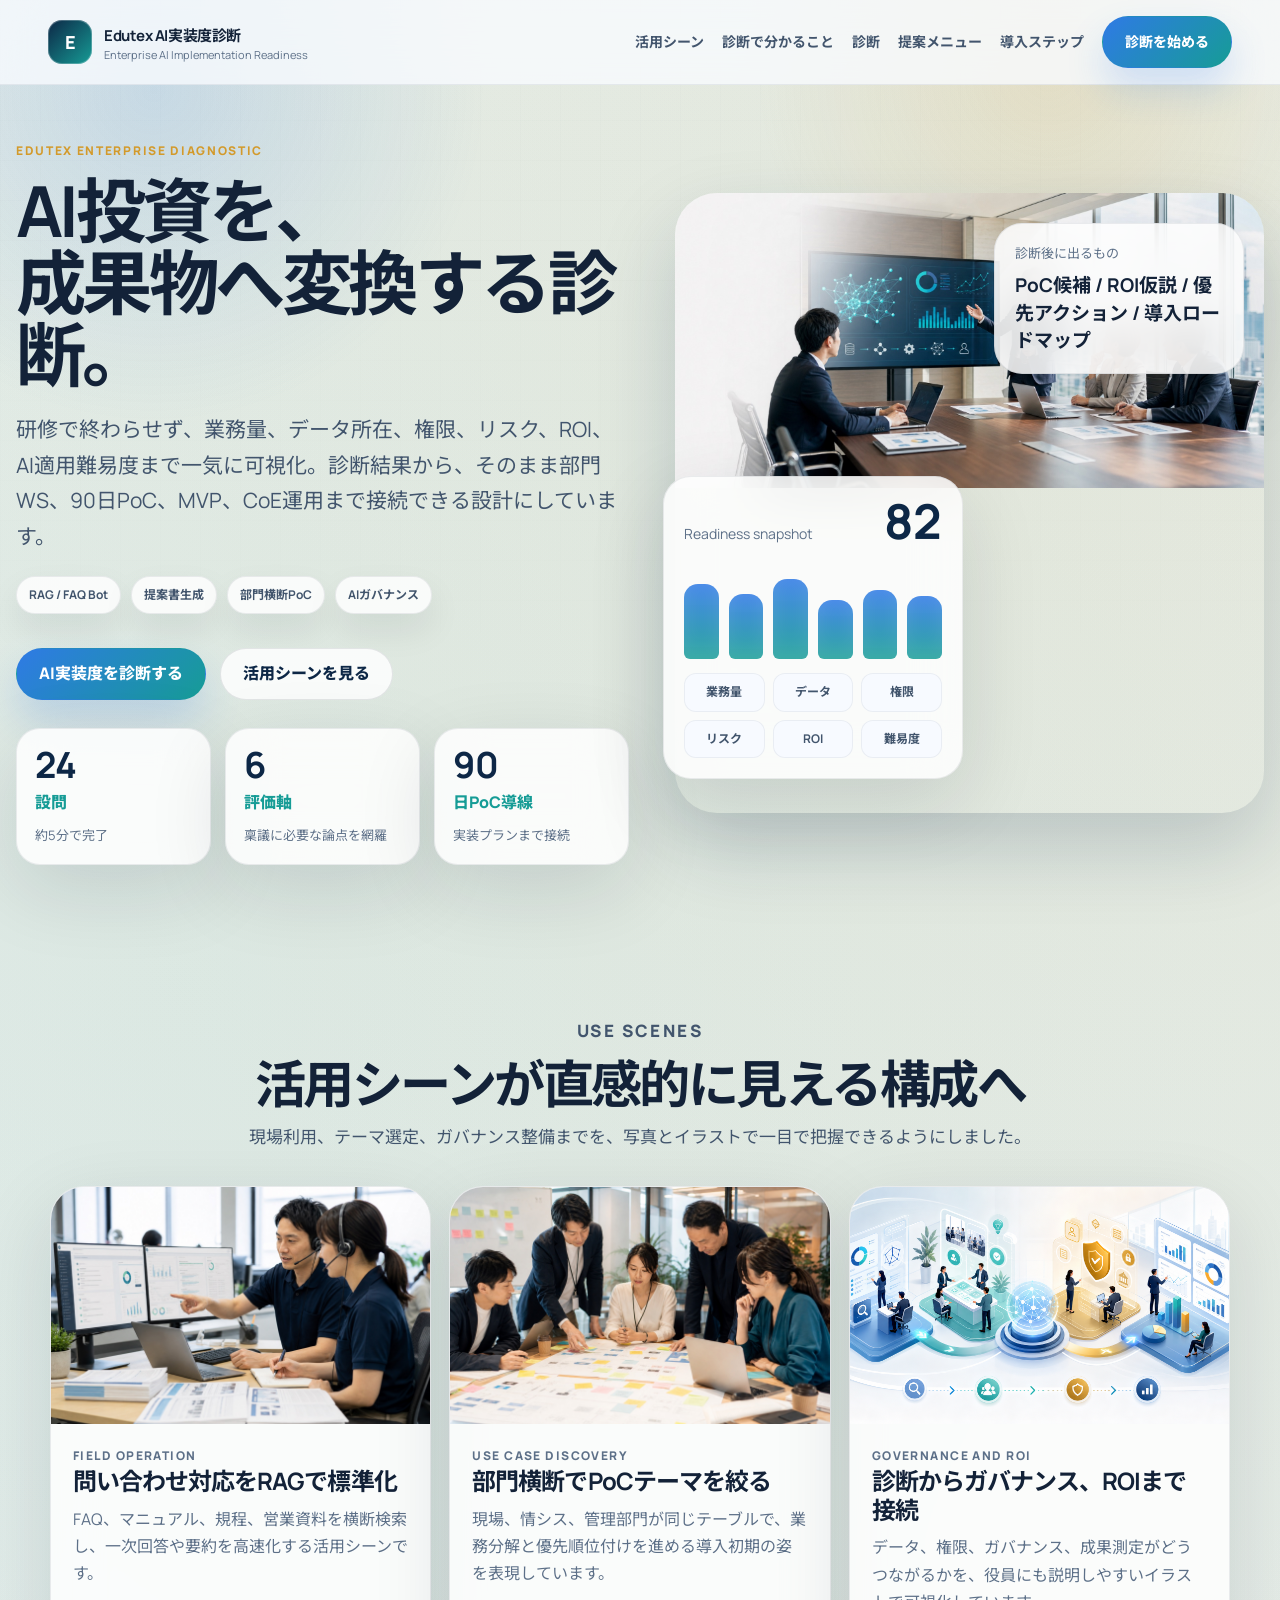
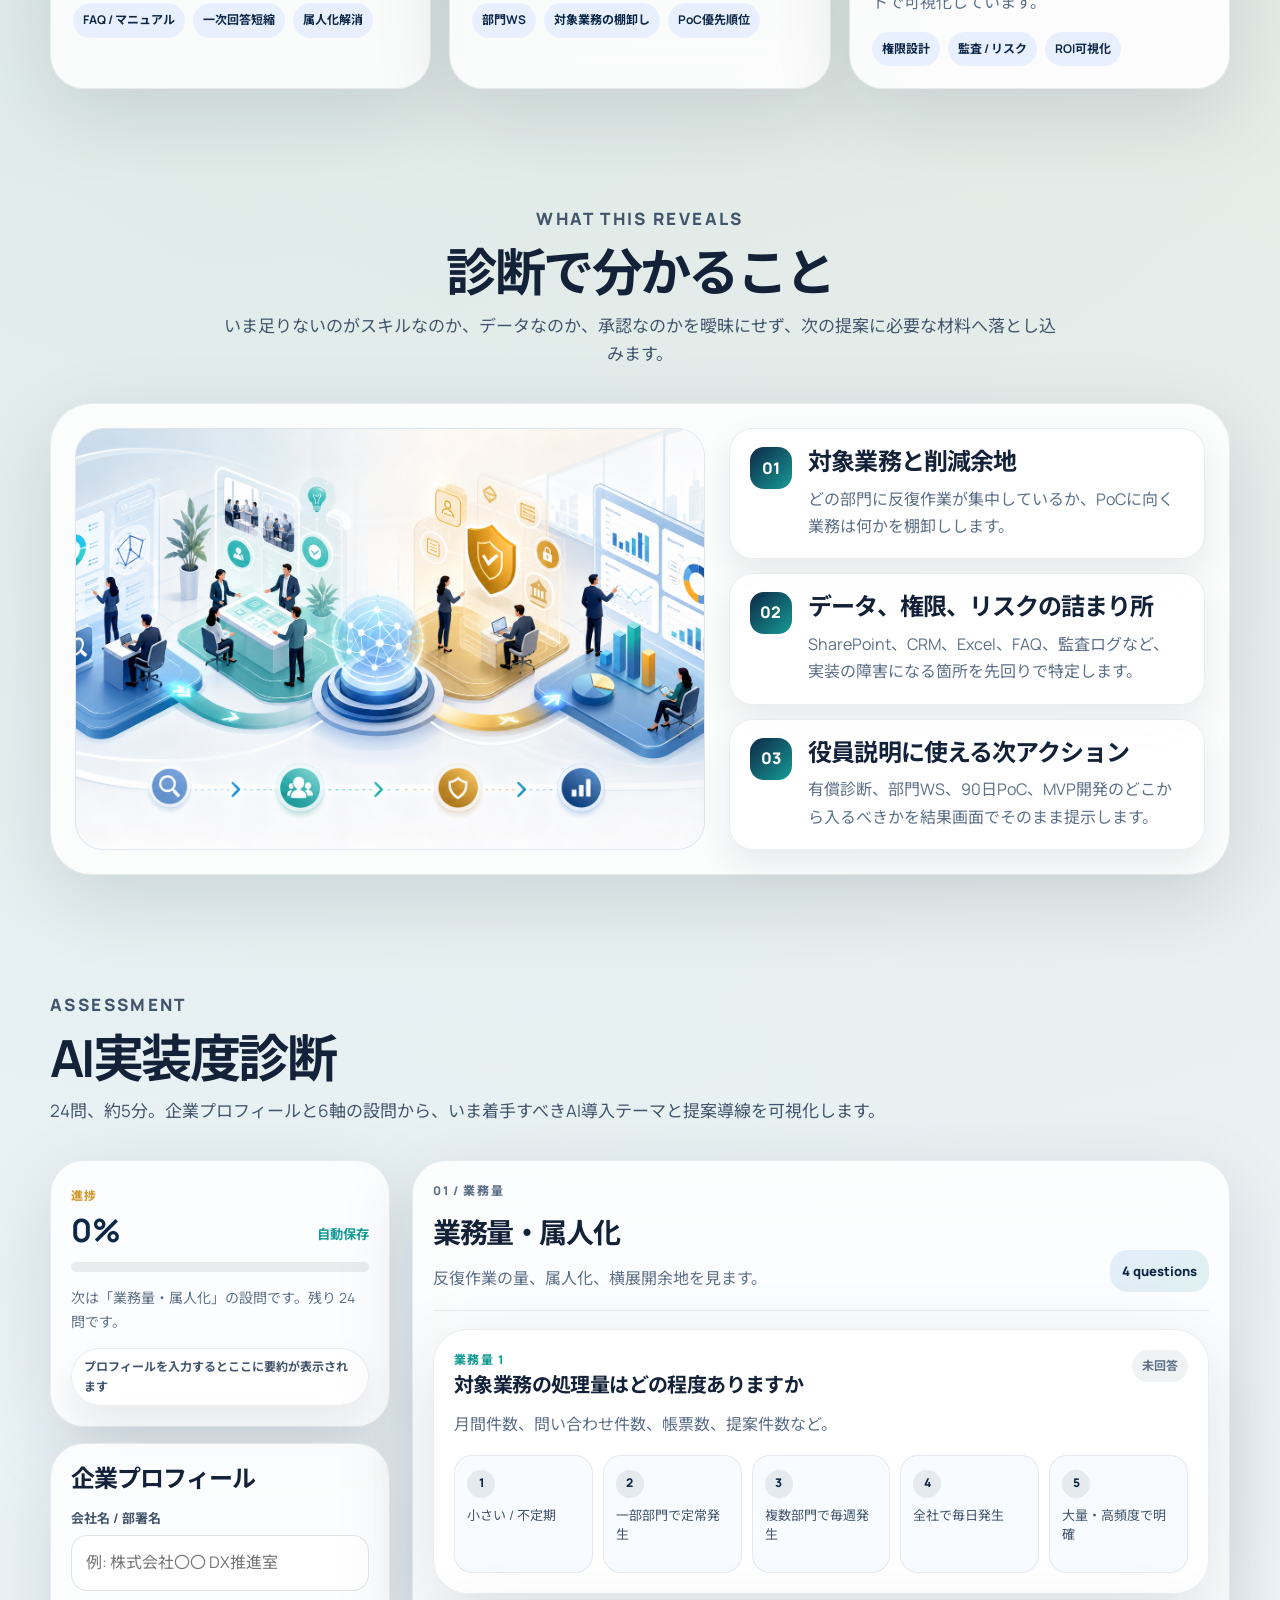
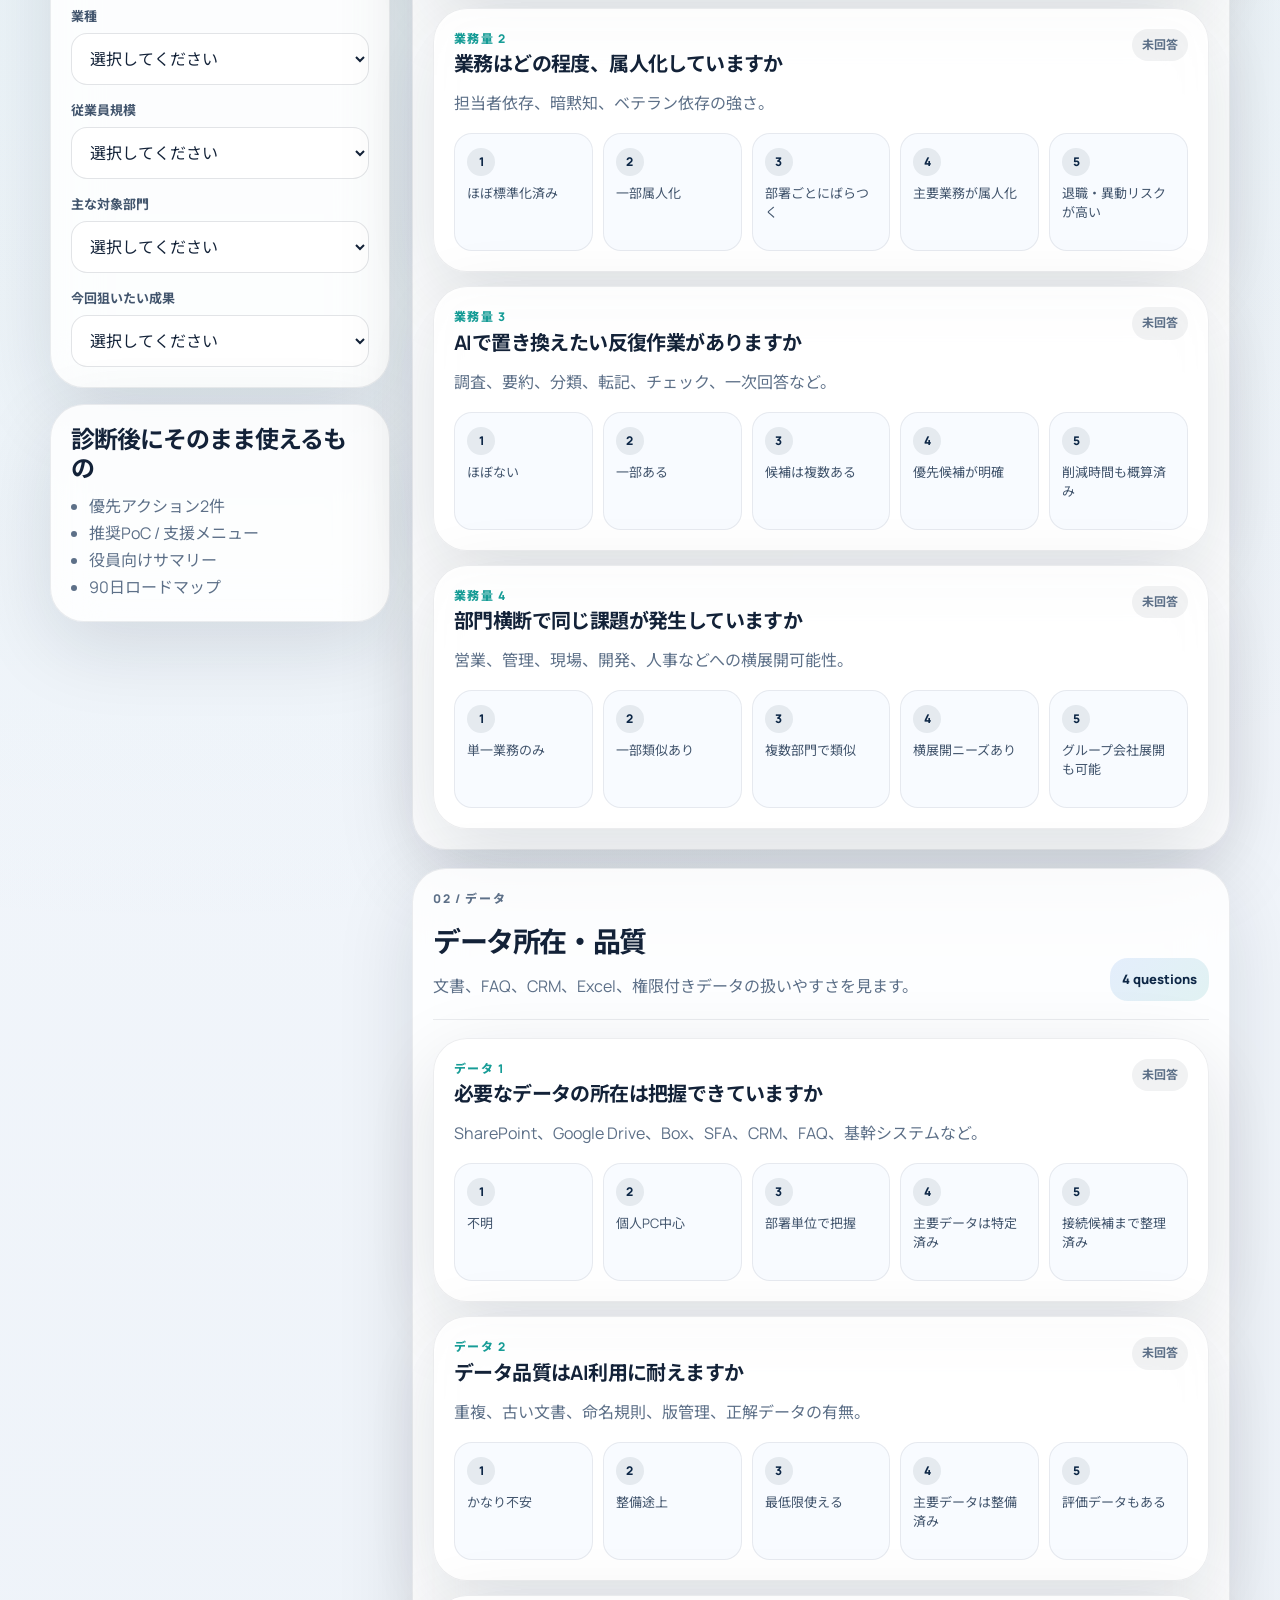
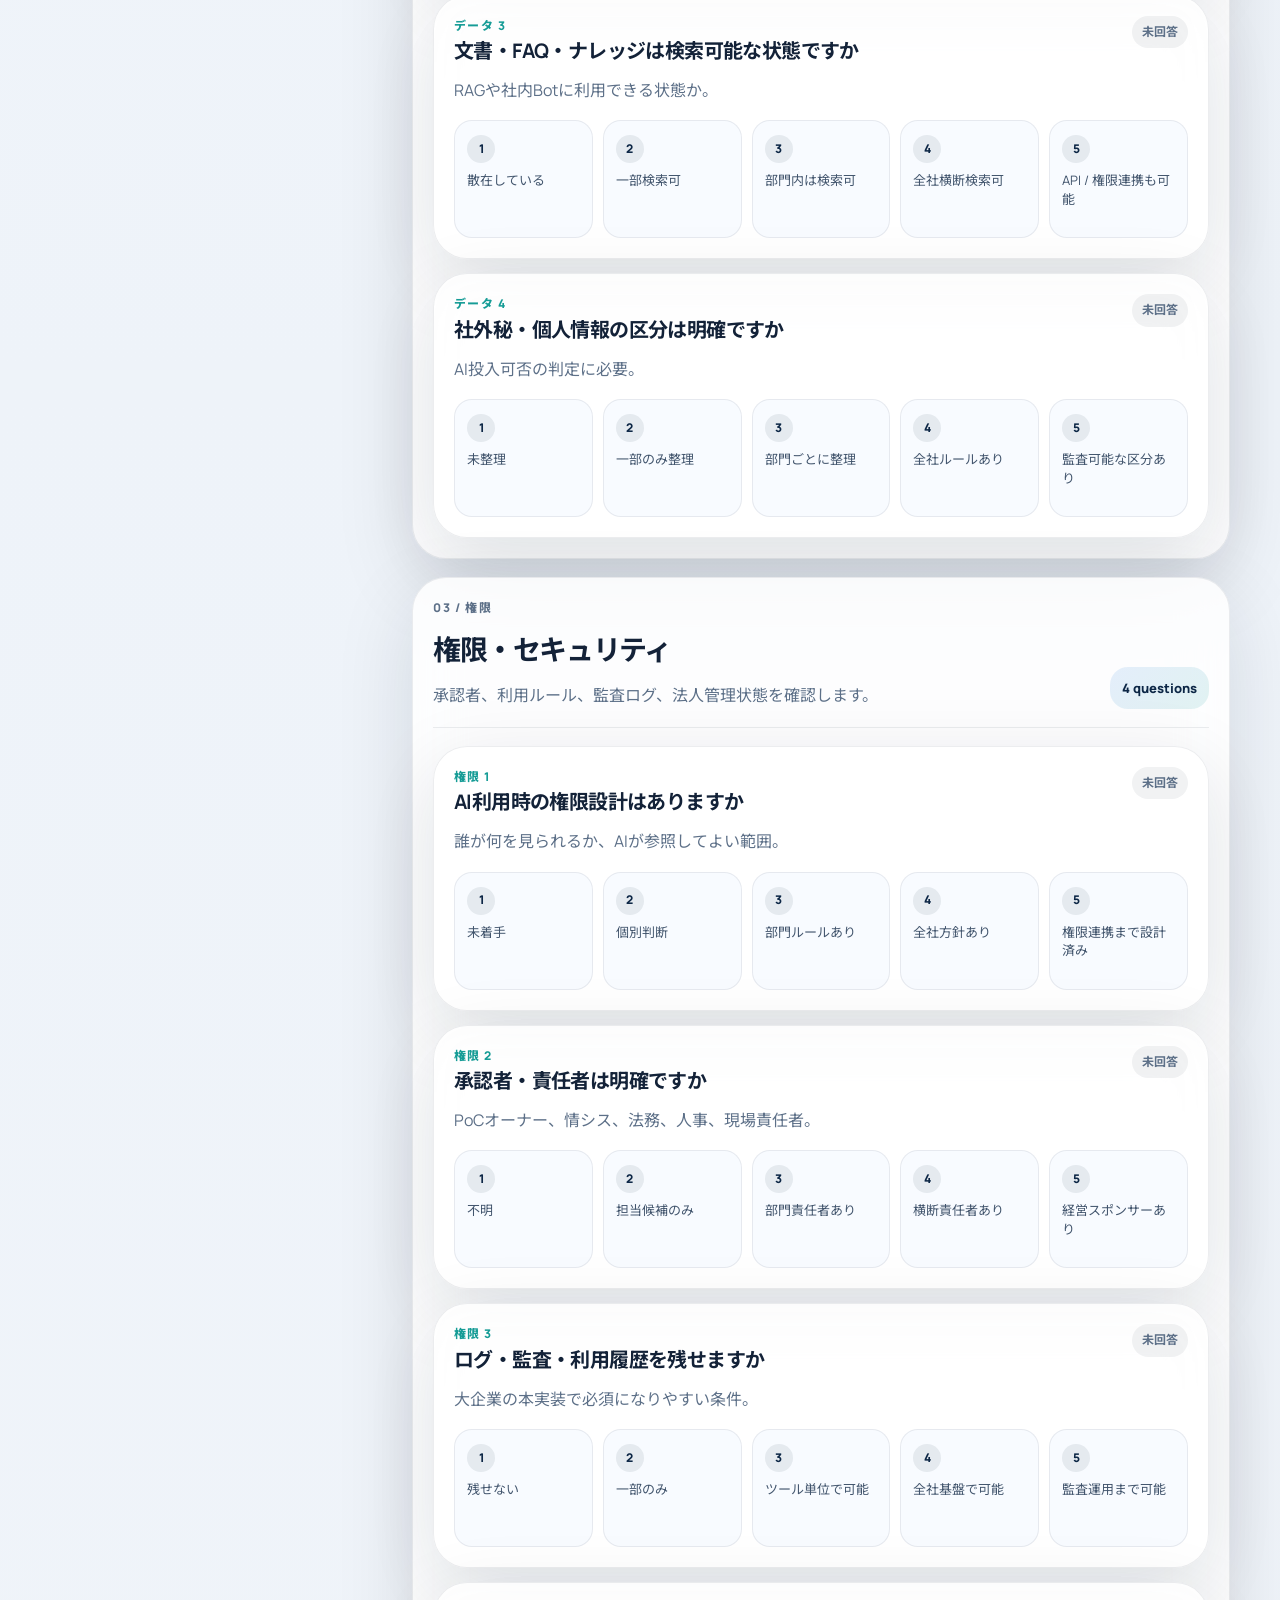
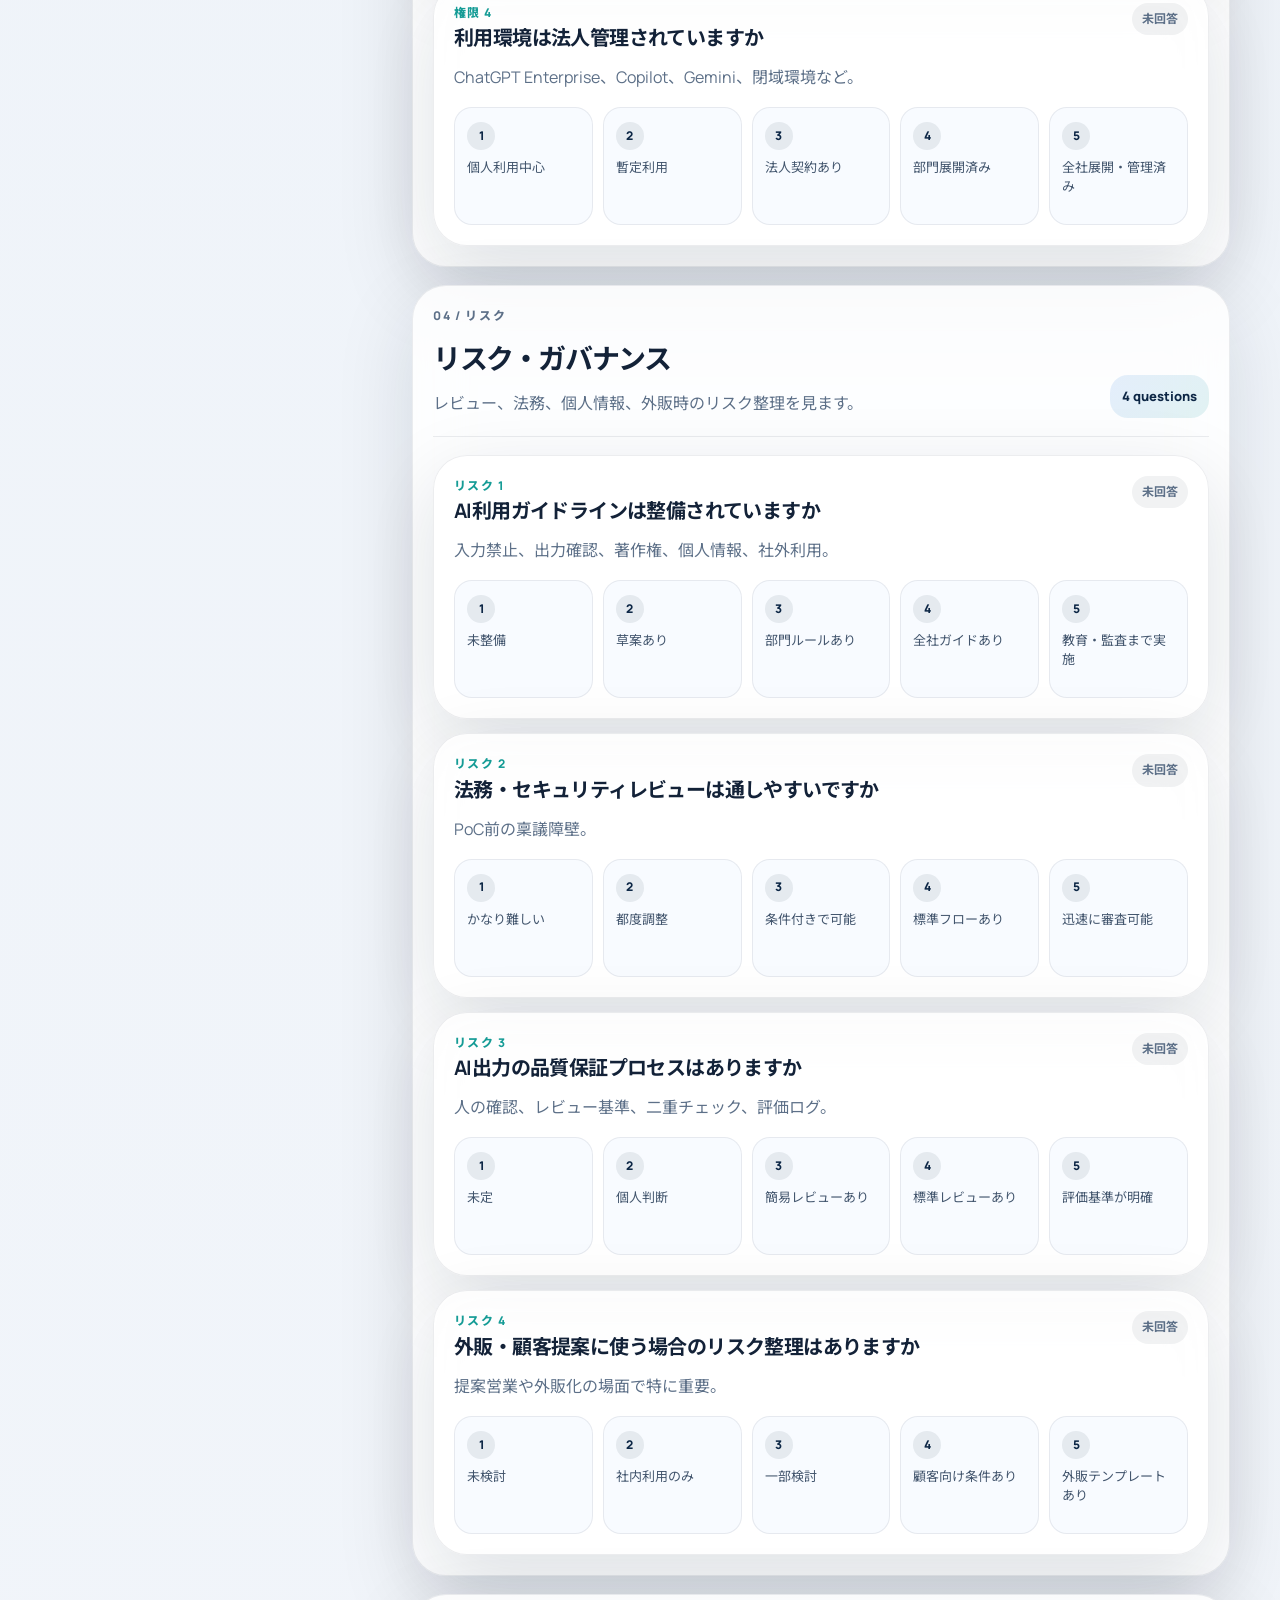
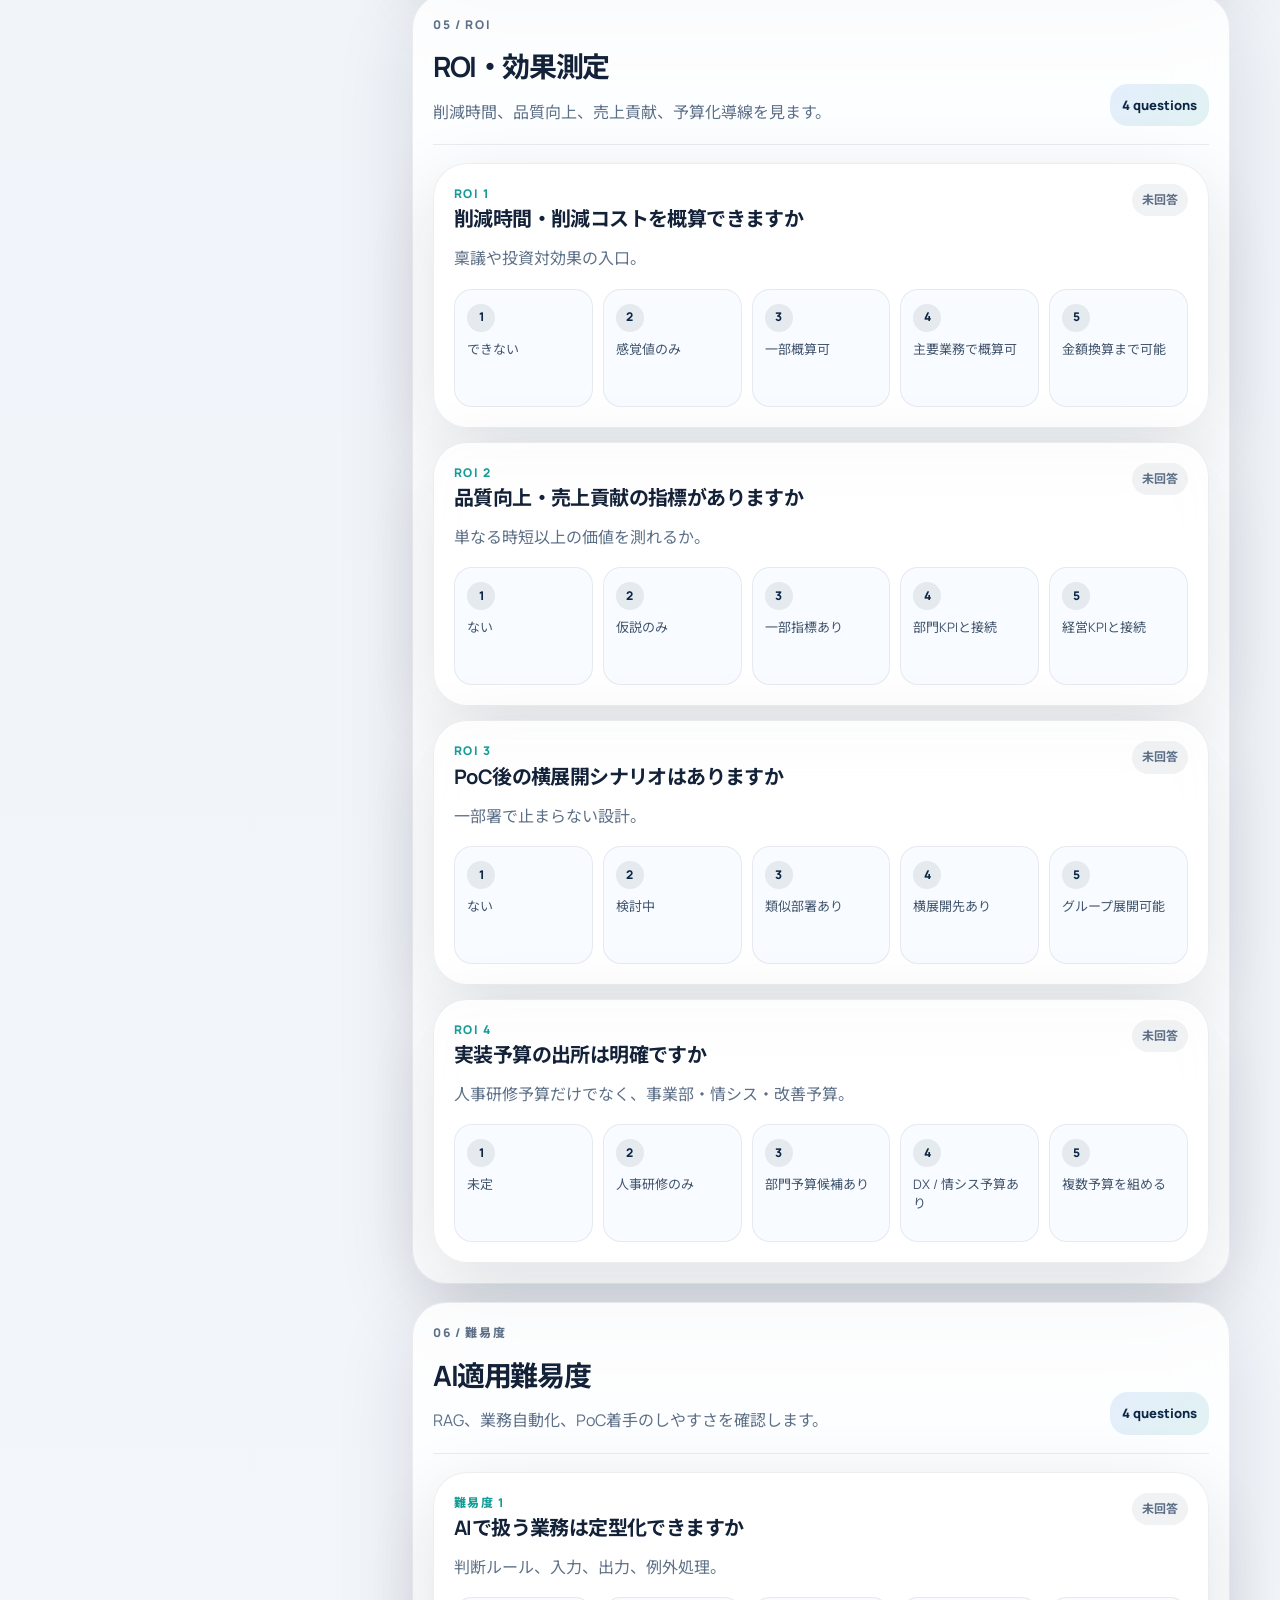
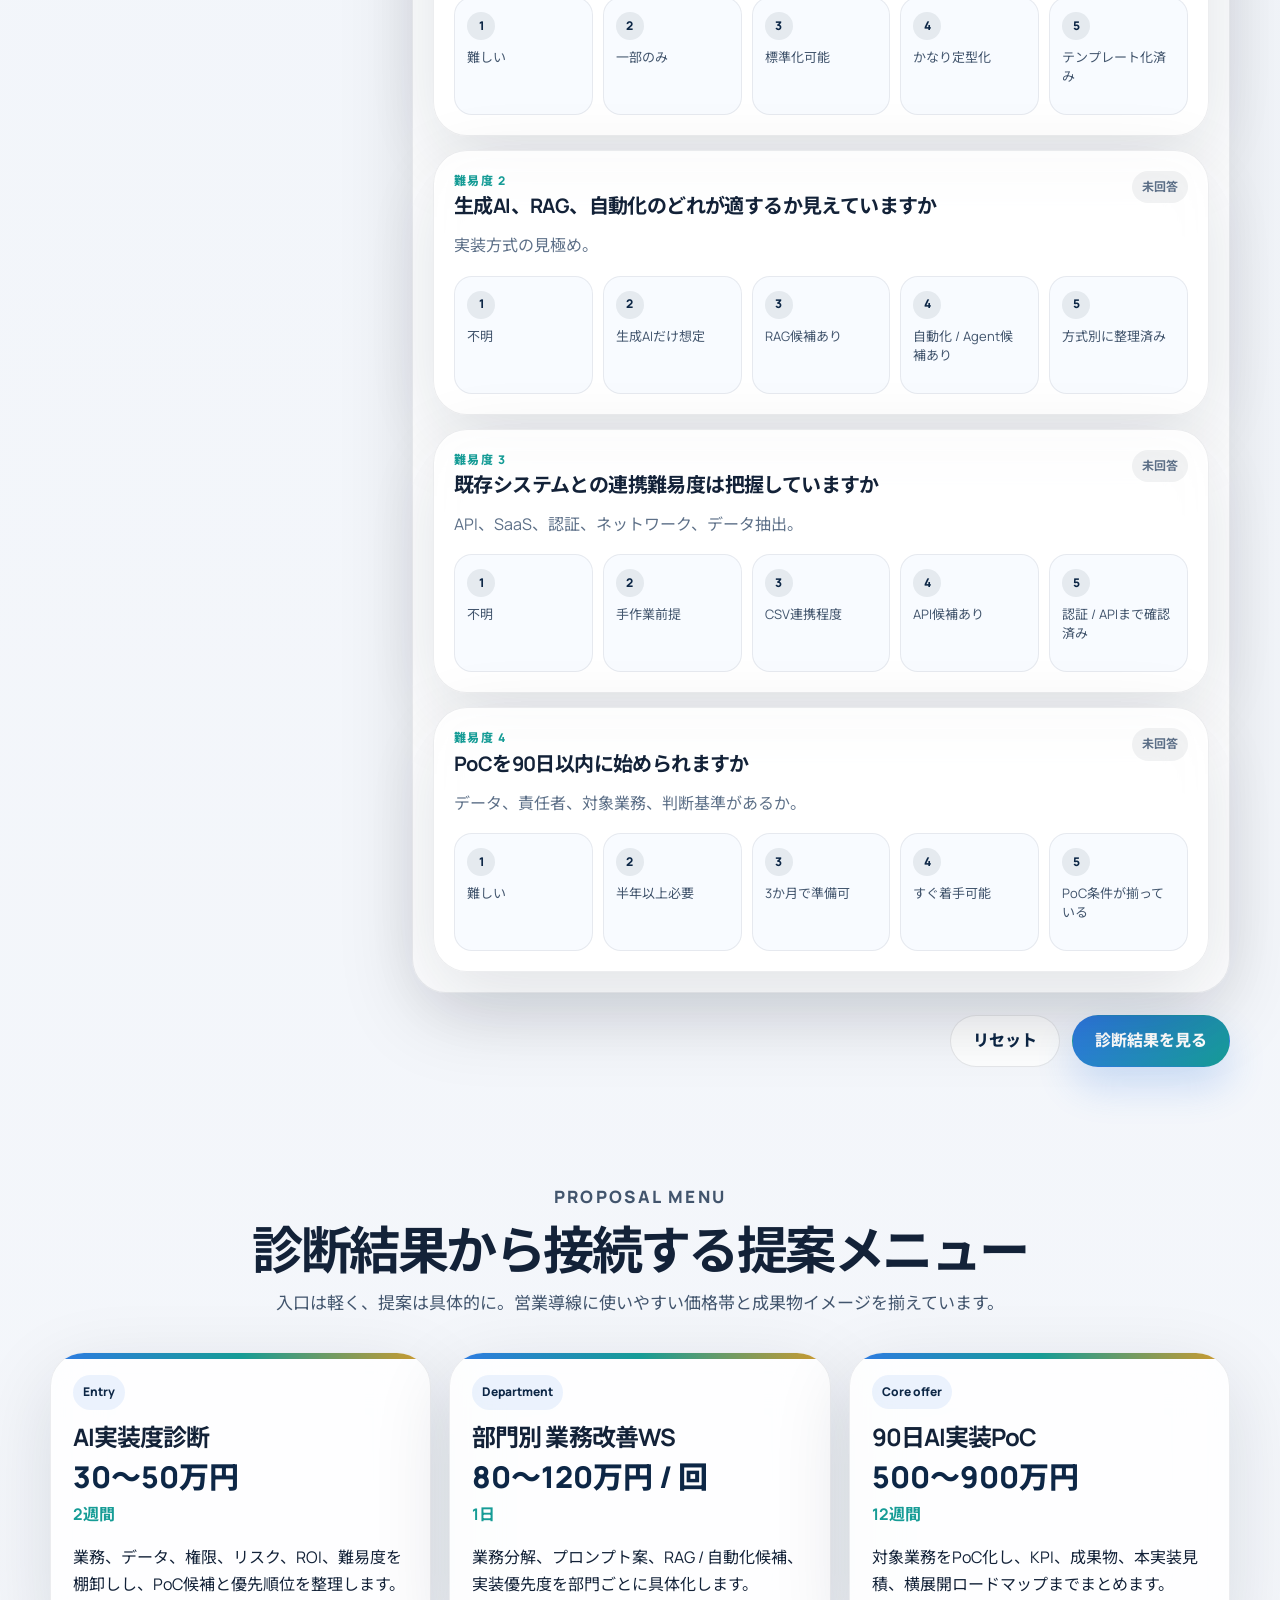
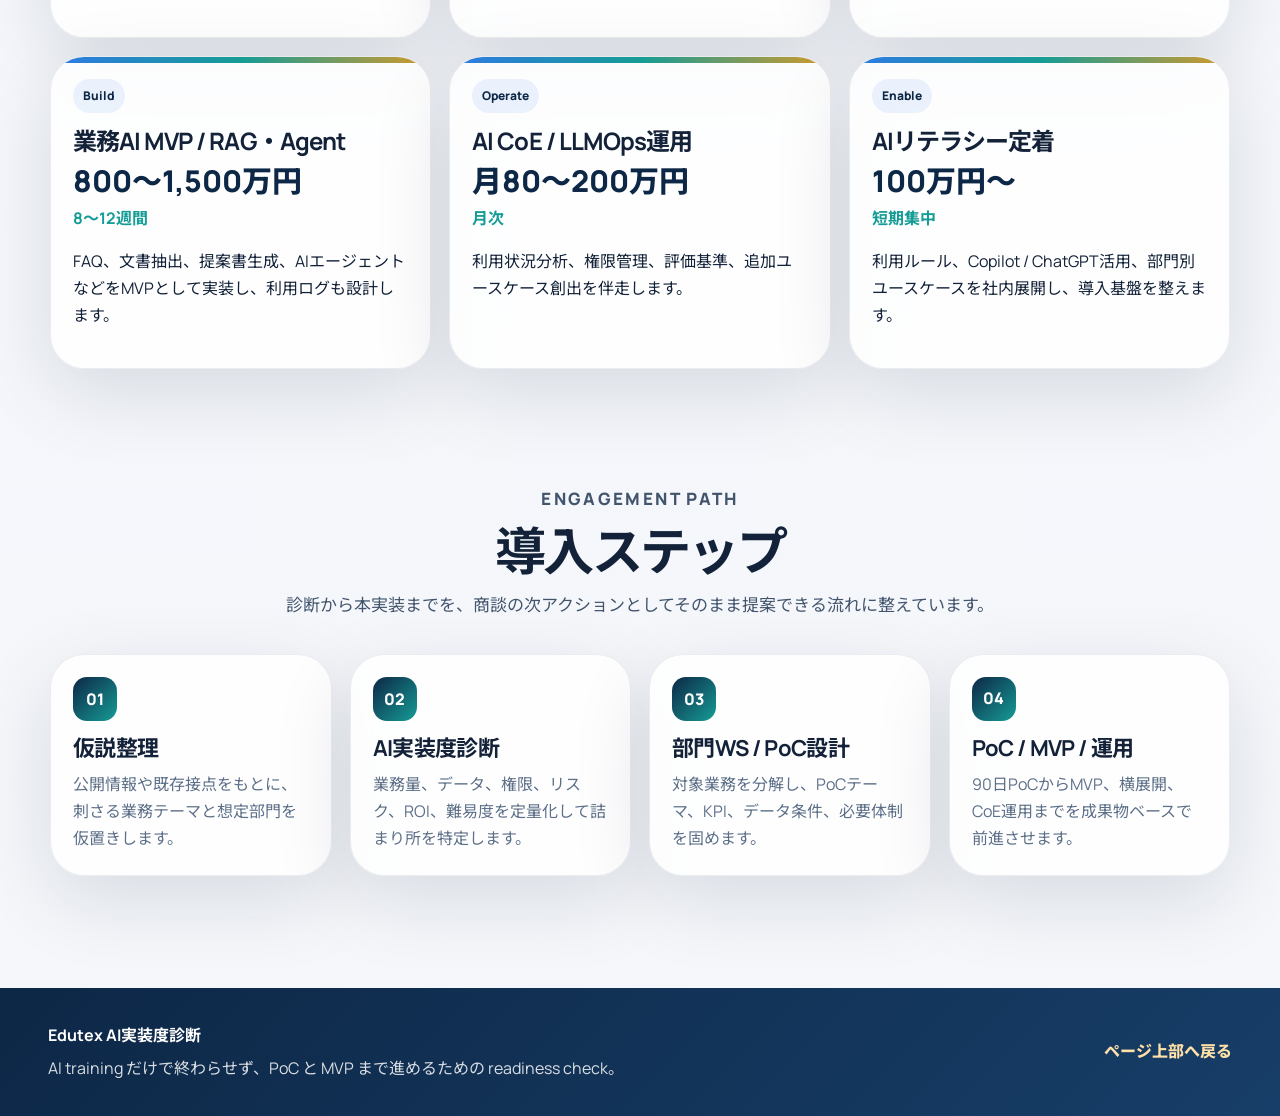
==== index.html @ 526a88a8 "Add files via upload" ====
<!doctype html>
<html lang="ja">
<head>
  <meta charset="utf-8" />
  <meta name="viewport" content="width=device-width, initial-scale=1" />
  <title>Edutex AI実装度診断 | Enterprise AI Implementation Readiness</title>
  <meta name="description" content="EdutexのAI実装度診断。業務量、データ、権限、リスク、ROI、AI適用難易度を可視化し、90日PoCからMVP、CoE運用までの次アクションを提示します。" />
  <meta property="og:title" content="Edutex AI実装度診断" />
  <meta property="og:description" content="AI投資を成果物へ変換するための、大企業向け実装 readiness 診断。" />
  <meta property="og:type" content="website" />
  <meta property="og:image" content="./assets/hero-executive-briefing.jpg" />
  <meta name="twitter:card" content="summary_large_image" />
  <link rel="preconnect" href="https://fonts.googleapis.com" />
  <link rel="preconnect" href="https://fonts.gstatic.com" crossorigin />
  <link href="https://fonts.googleapis.com/css2?family=Manrope:wght@400;500;600;700;800&family=Noto+Sans+JP:wght@400;500;700;800&display=swap" rel="stylesheet" />
  <link rel="stylesheet" href="./styles.css" />
</head>
<body>
  <div class="page-glow glow-a" aria-hidden="true"></div>
  <div class="page-glow glow-b" aria-hidden="true"></div>
  <div class="page-grid" aria-hidden="true"></div>

  <header class="site-header">
    <a class="brand" href="#top" aria-label="Edutex AI実装度診断トップへ">
      <span class="brand-mark">E</span>
      <span class="brand-copy">
        <strong>Edutex AI実装度診断</strong>
        <small>Enterprise AI Implementation Readiness</small>
      </span>
    </a>
    <nav class="top-nav" aria-label="主要メニュー">
      <a href="#scenes">活用シーン</a>
      <a href="#experience">診断で分かること</a>
      <a href="#diagnosis">診断</a>
      <a href="#programs">提案メニュー</a>
      <a href="#flow">導入ステップ</a>
      <a class="nav-cta" href="#diagnosis">診断を始める</a>
    </nav>
  </header>

  <main id="top">
    <section class="hero shell shell-wide">
      <div class="hero-copy">
        <p class="eyebrow">Edutex enterprise diagnostic</p>
        <h1>AI投資を、<br />成果物へ変換する診断。</h1>
        <p class="lead">研修で終わらせず、業務量、データ所在、権限、リスク、ROI、AI適用難易度まで一気に可視化。診断結果から、そのまま部門WS、90日PoC、MVP、CoE運用まで接続できる設計にしています。</p>
        <div class="hero-tags" aria-label="診断対象">
          <span>RAG / FAQ Bot</span>
          <span>提案書生成</span>
          <span>部門横断PoC</span>
          <span>AIガバナンス</span>
        </div>
        <div class="hero-actions">
          <a class="primary-btn" href="#diagnosis">AI実装度を診断する</a>
          <button class="ghost-btn" type="button" data-scroll-target="#scenes">活用シーンを見る</button>
        </div>
        <div class="metric-row" aria-label="診断の特徴">
          <article>
            <strong>24</strong>
            <span>設問</span>
            <p>約5分で完了</p>
          </article>
          <article>
            <strong>6</strong>
            <span>評価軸</span>
            <p>稟議に必要な論点を網羅</p>
          </article>
          <article>
            <strong>90</strong>
            <span>日PoC導線</span>
            <p>実装プランまで接続</p>
          </article>
        </div>
      </div>

      <div class="hero-stage" aria-label="AI実装度診断のイメージ">
        <figure class="hero-photo-card">
          <img src="./assets/hero-executive-briefing.jpg" alt="企業の会議室でAI導入計画を議論する経営チーム" />
        </figure>
        <div class="hero-dashboard glass-panel">
          <div class="hero-dashboard-head">
            <span>Readiness snapshot</span>
            <strong>82</strong>
          </div>
          <div class="hero-bars" aria-hidden="true">
            <i style="height: 78%"></i>
            <i style="height: 68%"></i>
            <i style="height: 84%"></i>
            <i style="height: 62%"></i>
            <i style="height: 72%"></i>
            <i style="height: 66%"></i>
          </div>
          <div class="hero-dashboard-grid">
            <span>業務量</span>
            <span>データ</span>
            <span>権限</span>
            <span>リスク</span>
            <span>ROI</span>
            <span>難易度</span>
          </div>
        </div>
        <aside class="hero-callout glass-panel">
          <p>診断後に出るもの</p>
          <strong>PoC候補 / ROI仮説 / 優先アクション / 導入ロードマップ</strong>
        </aside>
      </div>
    </section>

    <section id="scenes" class="section shell">
      <div class="section-heading">
        <p class="eyebrow">Use scenes</p>
        <h2>活用シーンが直感的に見える構成へ</h2>
        <p>現場利用、テーマ選定、ガバナンス整備までを、写真とイラストで一目で把握できるようにしました。</p>
      </div>
      <div id="sceneGrid" class="scene-grid"></div>
    </section>

    <section id="experience" class="section shell">
      <div class="section-heading">
        <p class="eyebrow">What this reveals</p>
        <h2>診断で分かること</h2>
        <p>いま足りないのがスキルなのか、データなのか、承認なのかを曖昧にせず、次の提案に必要な材料へ落とし込みます。</p>
      </div>
      <div class="story-panel">
        <figure class="story-visual">
          <img src="./assets/scene-governance-journey.png" alt="AI導入の診断、ガバナンス、ROI、運用までを示すイラスト" />
        </figure>
        <div class="story-points">
          <article class="story-point">
            <span>01</span>
            <div>
              <h3>対象業務と削減余地</h3>
              <p>どの部門に反復作業が集中しているか、PoCに向く業務は何かを棚卸しします。</p>
            </div>
          </article>
          <article class="story-point">
            <span>02</span>
            <div>
              <h3>データ、権限、リスクの詰まり所</h3>
              <p>SharePoint、CRM、Excel、FAQ、監査ログなど、実装の障害になる箇所を先回りで特定します。</p>
            </div>
          </article>
          <article class="story-point">
            <span>03</span>
            <div>
              <h3>役員説明に使える次アクション</h3>
              <p>有償診断、部門WS、90日PoC、MVP開発のどこから入るべきかを結果画面でそのまま提示します。</p>
            </div>
          </article>
        </div>
      </div>
    </section>

    <section id="diagnosis" class="section shell">
      <div class="section-heading compact">
        <p class="eyebrow">Assessment</p>
        <h2>AI実装度診断</h2>
        <p>24問、約5分。企業プロフィールと6軸の設問から、いま着手すべきAI導入テーマと提案導線を可視化します。</p>
      </div>

      <div class="assessment-shell">
        <aside class="assessment-sidebar" aria-label="診断サイドバー">
          <section class="progress-card glass-panel">
            <div class="progress-head">
              <div>
                <span class="kicker">進捗</span>
                <strong id="progressText">0%</strong>
              </div>
              <small>自動保存</small>
            </div>
            <div class="progress-bar" aria-hidden="true">
              <span id="progressBar"></span>
            </div>
            <p id="progressHint">会社情報を入力して最初の設問から回答してください。</p>
            <div id="profileSummary" class="profile-summary"></div>
          </section>

          <section class="profile-card glass-panel">
            <h3>企業プロフィール</h3>
            <label for="companyName">会社名 / 部署名</label>
            <input id="companyName" type="text" placeholder="例: 株式会社〇〇 DX推進室" autocomplete="organization" />

            <label for="industry">業種</label>
            <select id="industry">
              <option value="未選択">選択してください</option>
              <option>製造</option>
              <option>小売・流通</option>
              <option>不動産・建設</option>
              <option>金融・保険</option>
              <option>商社・卸</option>
              <option>IT・通信</option>
              <option>教育・人材</option>
              <option>医療・介護</option>
              <option>自治体・公共</option>
              <option>その他</option>
            </select>

            <label for="employeeSize">従業員規模</label>
            <select id="employeeSize">
              <option value="未選択">選択してください</option>
              <option>〜300名</option>
              <option>301〜1,000名</option>
              <option>1,001〜5,000名</option>
              <option>5,001〜10,000名</option>
              <option>10,001名以上</option>
            </select>

            <label for="targetDept">主な対象部門</label>
            <select id="targetDept">
              <option value="未選択">選択してください</option>
              <option>営業・法人営業</option>
              <option>情報システム / DX</option>
              <option>人事・研修</option>
              <option>開発・技術</option>
              <option>管理・バックオフィス</option>
              <option>現場・店舗・工場</option>
              <option>全社横断</option>
            </select>

            <label for="goalFocus">今回狙いたい成果</label>
            <select id="goalFocus">
              <option value="未選択">選択してください</option>
              <option>まずは現状把握と優先順位付け</option>
              <option>部門WSからPoCテーマを絞りたい</option>
              <option>90日PoCの稟議材料を作りたい</option>
              <option>MVP / 本実装へつなげたい</option>
            </select>
          </section>

          <section class="sidebar-note glass-panel">
            <h3>診断後にそのまま使えるもの</h3>
            <ul>
              <li>優先アクション2件</li>
              <li>推奨PoC / 支援メニュー</li>
              <li>役員向けサマリー</li>
              <li>90日ロードマップ</li>
            </ul>
          </section>
        </aside>

        <form id="assessmentForm" class="assessment-form" novalidate>
          <div id="questionsContainer" class="question-groups"></div>
          <div class="form-actions">
            <button id="resetBtn" type="button" class="ghost-btn">リセット</button>
            <button type="submit" class="primary-btn">診断結果を見る</button>
          </div>
        </form>
      </div>
    </section>

    <section id="preview" class="section shell result-section hidden" aria-live="polite">
      <div class="section-heading compact">
        <p class="eyebrow">Result</p>
        <h2>診断結果</h2>
        <p>実装 readiness、優先アクション、PoC候補、役員説明用のひと言までまとめて表示します。</p>
      </div>
      <div id="resultRoot"></div>
    </section>

    <section id="programs" class="section shell">
      <div class="section-heading">
        <p class="eyebrow">Proposal menu</p>
        <h2>診断結果から接続する提案メニュー</h2>
        <p>入口は軽く、提案は具体的に。営業導線に使いやすい価格帯と成果物イメージを揃えています。</p>
      </div>
      <div id="programCatalog" class="program-grid"></div>
    </section>

    <section id="flow" class="section shell">
      <div class="section-heading">
        <p class="eyebrow">Engagement path</p>
        <h2>導入ステップ</h2>
        <p>診断から本実装までを、商談の次アクションとしてそのまま提案できる流れに整えています。</p>
      </div>
      <div id="flowGrid" class="flow-grid"></div>
    </section>
  </main>

  <footer class="site-footer">
    <div>
      <strong>Edutex AI実装度診断</strong>
      <p>AI training だけで終わらせず、PoC と MVP まで進めるための readiness check。</p>
    </div>
    <a href="#top">ページ上部へ戻る</a>
  </footer>

  <script src="./script.js"></script>
</body>
</html>
---- styles.css ----
:root {
  --bg: #f4f7fb;
  --bg-strong: #ffffff;
  --ink: #132238;
  --muted: #5d7088;
  --muted-strong: #42556d;
  --line: rgba(19, 34, 56, 0.1);
  --line-strong: rgba(19, 102, 223, 0.22);
  --navy: #0d2746;
  --navy-2: #173e68;
  --teal: #169c96;
  --teal-soft: #dff5f3;
  --amber: #d39a2b;
  --amber-soft: #fff4da;
  --blue: #2f7ae5;
  --blue-soft: #e8f0ff;
  --danger: #b74b4b;
  --shadow: 0 24px 80px rgba(8, 23, 43, 0.12);
  --shadow-soft: 0 16px 34px rgba(8, 23, 43, 0.08);
  --radius: 26px;
  --radius-lg: 34px;
  --radius-xl: 42px;
  --content: min(1180px, calc(100% - 32px));
  --content-wide: min(1280px, calc(100% - 32px));
  color-scheme: light;
}

* {
  box-sizing: border-box;
}

html {
  scroll-behavior: smooth;
}

body {
  margin: 0;
  font-family: "Manrope", "Noto Sans JP", sans-serif;
  color: var(--ink);
  background:
    radial-gradient(circle at 14% 8%, rgba(22, 156, 150, 0.11), transparent 28%),
    radial-gradient(circle at 86% 3%, rgba(211, 154, 43, 0.14), transparent 24%),
    linear-gradient(180deg, #f9fbff 0%, #eef3f9 42%, #f5f7fb 100%);
  line-height: 1.7;
  overflow-x: hidden;
}

img {
  display: block;
  max-width: 100%;
}

a {
  color: inherit;
  text-decoration: none;
}

button,
input,
select {
  font: inherit;
}

.page-glow,
.page-grid {
  position: fixed;
  pointer-events: none;
  inset: 0;
  z-index: -2;
}

.glow-a {
  background: radial-gradient(circle at 12% 10%, rgba(47, 122, 229, 0.16), transparent 24%);
}

.glow-b {
  background: radial-gradient(circle at 82% 8%, rgba(211, 154, 43, 0.14), transparent 22%);
}

.page-grid {
  z-index: -3;
  background-image: linear-gradient(rgba(19, 34, 56, 0.03) 1px, transparent 1px), linear-gradient(90deg, rgba(19, 34, 56, 0.03) 1px, transparent 1px);
  background-size: 40px 40px;
  mask-image: linear-gradient(180deg, rgba(0, 0, 0, 0.3), transparent 88%);
}

.shell {
  width: var(--content);
  margin: 0 auto;
}

.shell-wide {
  width: var(--content-wide);
  margin: 0 auto;
}

.section {
  padding: 92px 0 24px;
}

.site-header {
  position: sticky;
  top: 0;
  z-index: 30;
  display: flex;
  align-items: center;
  justify-content: space-between;
  gap: 18px;
  padding: 16px clamp(16px, 4vw, 48px);
  background: rgba(249, 252, 255, 0.78);
  border-bottom: 1px solid rgba(19, 34, 56, 0.07);
  backdrop-filter: blur(20px);
}

.brand {
  display: flex;
  align-items: center;
  gap: 12px;
}

.brand-mark {
  width: 44px;
  height: 44px;
  border-radius: 14px;
  display: grid;
  place-items: center;
  color: white;
  font-size: 18px;
  font-weight: 800;
  background: linear-gradient(135deg, var(--navy), var(--teal));
  box-shadow: inset 0 0 0 1px rgba(255, 255, 255, 0.25);
}

.brand-copy strong {
  display: block;
  letter-spacing: -0.03em;
  font-size: 15px;
}

.brand-copy small {
  display: block;
  color: var(--muted);
  font-size: 11px;
  line-height: 1.2;
}

.top-nav {
  display: flex;
  align-items: center;
  gap: 18px;
  color: var(--muted-strong);
  font-size: 14px;
  font-weight: 700;
}

.nav-cta,
.primary-btn,
.ghost-btn {
  display: inline-flex;
  align-items: center;
  justify-content: center;
  min-height: 52px;
  padding: 0 22px;
  border-radius: 999px;
  border: 1px solid transparent;
  font-weight: 800;
  cursor: pointer;
  transition: transform 0.18s ease, box-shadow 0.18s ease, border-color 0.18s ease;
}

.nav-cta,
.primary-btn {
  background: linear-gradient(135deg, var(--blue), var(--teal));
  color: white;
  box-shadow: 0 20px 38px rgba(47, 122, 229, 0.2);
}

.ghost-btn {
  background: rgba(255, 255, 255, 0.82);
  color: var(--navy);
  border-color: rgba(19, 34, 56, 0.1);
}

.nav-cta:hover,
.primary-btn:hover,
.ghost-btn:hover {
  transform: translateY(-1px);
}

.eyebrow,
.kicker {
  margin: 0;
  text-transform: uppercase;
  letter-spacing: 0.14em;
  font-size: 12px;
  font-weight: 800;
  color: var(--amber);
}

.hero {
  display: grid;
  grid-template-columns: minmax(0, 1.02fr) minmax(320px, 0.98fr);
  gap: 46px;
  align-items: center;
  min-height: 840px;
  padding: 56px 0 60px;
}

.hero h1,
.section-heading h2,
.question-group-head h3,
.result-hero-copy h3,
.panel-title {
  letter-spacing: -0.05em;
}

.hero h1 {
  margin: 14px 0 20px;
  font-size: clamp(44px, 5.5vw, 82px);
  line-height: 1.02;
}

.lead {
  max-width: 700px;
  font-size: clamp(17px, 2vw, 21px);
  color: var(--muted-strong);
}

.hero-tags,
.result-tags,
.profile-summary,
.option-badge-row {
  display: flex;
  flex-wrap: wrap;
  gap: 10px;
}

.hero-tags span,
.result-tags span,
.profile-summary span,
.option-badge {
  padding: 8px 12px;
  border-radius: 999px;
  background: rgba(255, 255, 255, 0.82);
  border: 1px solid rgba(19, 34, 56, 0.08);
  color: var(--muted-strong);
  font-size: 12px;
  font-weight: 700;
  box-shadow: var(--shadow-soft);
}

.hero-actions {
  display: flex;
  flex-wrap: wrap;
  gap: 14px;
  margin: 34px 0 28px;
}

.metric-row {
  display: grid;
  grid-template-columns: repeat(3, 1fr);
  gap: 14px;
}

.metric-row article,
.scene-card,
.glass-panel,
.question-group,
.question-card,
.result-panel,
.program-card,
.flow-card,
.story-panel,
.story-point {
  background: rgba(255, 255, 255, 0.84);
  border: 1px solid rgba(19, 34, 56, 0.08);
  box-shadow: var(--shadow);
  backdrop-filter: blur(24px);
}

.metric-row article {
  padding: 18px;
  border-radius: 24px;
}

.metric-row strong {
  display: block;
  font-size: 36px;
  line-height: 1;
  color: var(--navy);
}

.metric-row span {
  display: block;
  margin-top: 6px;
  font-weight: 800;
  color: var(--teal);
}

.metric-row p {
  margin: 8px 0 0;
  font-size: 13px;
  color: var(--muted);
}

.hero-stage {
  position: relative;
  min-height: 620px;
}

.hero-photo-card {
  margin: 0;
  overflow: hidden;
  height: 100%;
  min-height: 620px;
  border-radius: var(--radius-xl);
  box-shadow: 0 34px 80px rgba(13, 39, 70, 0.18);
}

.hero-photo-card img {
  width: 100%;
  height: 100%;
  object-fit: cover;
}

.glass-panel {
  border-radius: 28px;
}

.hero-dashboard {
  position: absolute;
  left: -12px;
  bottom: 34px;
  width: min(300px, 72%);
  padding: 20px;
}

.hero-dashboard-head {
  display: flex;
  align-items: end;
  justify-content: space-between;
  gap: 14px;
  color: var(--muted);
  font-size: 14px;
}

.hero-dashboard-head strong {
  font-size: 48px;
  line-height: 1;
  color: var(--navy);
}

.hero-bars {
  display: flex;
  align-items: end;
  gap: 10px;
  height: 128px;
  padding: 18px 0 14px;
}

.hero-bars i {
  flex: 1;
  display: block;
  border-radius: 14px 14px 6px 6px;
  background: linear-gradient(180deg, rgba(47, 122, 229, 0.88), rgba(22, 156, 150, 0.92));
  box-shadow: inset 0 -10px 20px rgba(255, 255, 255, 0.1);
}

.hero-dashboard-grid {
  display: grid;
  grid-template-columns: repeat(3, 1fr);
  gap: 8px;
}

.hero-dashboard-grid span {
  padding: 8px 10px;
  border-radius: 12px;
  background: rgba(247, 250, 255, 0.94);
  border: 1px solid rgba(19, 34, 56, 0.06);
  text-align: center;
  font-size: 12px;
  color: var(--muted-strong);
  font-weight: 700;
}

.hero-callout {
  position: absolute;
  right: 20px;
  top: 30px;
  max-width: 250px;
  padding: 18px 20px;
}

.hero-callout p {
  margin: 0 0 8px;
  color: var(--muted);
  font-size: 13px;
}

.hero-callout strong {
  display: block;
  font-size: 19px;
  line-height: 1.45;
}

.section-heading {
  max-width: 840px;
  margin: 0 auto 34px;
  text-align: center;
}

.section-heading h2 {
  margin: 10px 0 12px;
  font-size: clamp(32px, 4vw, 56px);
  line-height: 1.08;
}

.section-heading p {
  margin: 0;
  color: var(--muted-strong);
  font-size: 17px;
}

.section-heading.compact {
  text-align: left;
  margin-left: 0;
}

.scene-grid,
.program-grid,
.flow-grid {
  display: grid;
  gap: 18px;
}

.scene-grid {
  grid-template-columns: repeat(3, 1fr);
}

.scene-card {
  overflow: hidden;
  border-radius: var(--radius-lg);
}

.scene-media {
  aspect-ratio: 16 / 10;
  overflow: hidden;
}

.scene-media img {
  width: 100%;
  height: 100%;
  object-fit: cover;
}

.scene-body {
  padding: 22px;
}

.scene-meta {
  margin: 0 0 10px;
  color: var(--teal);
  font-size: 12px;
  font-weight: 800;
  letter-spacing: 0.12em;
  text-transform: uppercase;
}

.scene-body h3,
.story-point h3,
.profile-card h3,
.sidebar-note h3,
.result-panel h3 {
  margin: 0 0 10px;
  font-size: 24px;
  line-height: 1.2;
  letter-spacing: -0.04em;
}

.scene-body p,
.story-point p,
.profile-card p,
.sidebar-note p,
.result-panel p {
  margin: 0;
  color: var(--muted);
}

.scene-points {
  display: flex;
  flex-wrap: wrap;
  gap: 8px;
  margin-top: 16px;
}

.scene-points span {
  padding: 7px 10px;
  border-radius: 999px;
  background: var(--blue-soft);
  color: var(--navy);
  font-size: 12px;
  font-weight: 700;
}

.story-panel {
  display: grid;
  grid-template-columns: minmax(0, 1.14fr) minmax(300px, 0.86fr);
  gap: 24px;
  padding: 24px;
  border-radius: var(--radius-xl);
}

.story-visual {
  margin: 0;
  overflow: hidden;
  border-radius: 28px;
  background: linear-gradient(180deg, #f8fbff, #edf4ff);
  border: 1px solid rgba(19, 34, 56, 0.08);
}

.story-visual img {
  width: 100%;
  height: 100%;
  object-fit: cover;
}

.story-points {
  display: grid;
  gap: 14px;
}

.story-point {
  display: flex;
  gap: 16px;
  padding: 18px 20px;
  border-radius: 24px;
  box-shadow: var(--shadow-soft);
}

.story-point span {
  flex: none;
  width: 42px;
  height: 42px;
  border-radius: 14px;
  display: grid;
  place-items: center;
  background: linear-gradient(135deg, var(--navy), var(--teal));
  color: white;
  font-weight: 800;
}

.assessment-shell {
  display: grid;
  grid-template-columns: 340px minmax(0, 1fr);
  gap: 22px;
  align-items: start;
}

.assessment-sidebar {
  position: sticky;
  top: 92px;
  display: grid;
  gap: 16px;
}

.progress-card,
.profile-card,
.sidebar-note {
  padding: 20px;
}

.progress-card,
.profile-card,
.sidebar-note,
.question-group,
.question-card,
.result-panel,
.program-card,
.flow-card {
  border-radius: var(--radius-lg);
}

.progress-head {
  display: flex;
  align-items: end;
  justify-content: space-between;
  gap: 12px;
}

.progress-head strong {
  display: block;
  margin-top: 6px;
  font-size: 32px;
  line-height: 1;
  color: var(--navy);
}

.progress-head small {
  color: var(--teal);
  font-weight: 700;
}

.progress-bar {
  margin: 16px 0 14px;
  width: 100%;
  height: 10px;
  overflow: hidden;
  border-radius: 999px;
  background: rgba(19, 34, 56, 0.08);
}

.progress-bar span {
  display: block;
  width: 0;
  height: 100%;
  border-radius: 999px;
  background: linear-gradient(90deg, var(--blue), var(--teal), var(--amber));
  transition: width 0.22s ease;
}

.progress-card p {
  margin: 0 0 14px;
  color: var(--muted);
  font-size: 14px;
}

.profile-card label {
  display: block;
  margin: 14px 0 6px;
  color: var(--muted-strong);
  font-size: 13px;
  font-weight: 700;
}

.profile-card input,
.profile-card select {
  width: 100%;
  border: 1px solid rgba(19, 34, 56, 0.12);
  background: rgba(255, 255, 255, 0.98);
  color: var(--ink);
  padding: 13px 14px;
  border-radius: 16px;
  outline: none;
  transition: border-color 0.18s ease, box-shadow 0.18s ease;
}

.profile-card input:focus,
.profile-card select:focus {
  border-color: rgba(47, 122, 229, 0.42);
  box-shadow: 0 0 0 4px rgba(47, 122, 229, 0.1);
}

.sidebar-note ul {
  margin: 10px 0 0;
  padding-left: 18px;
  color: var(--muted);
}

.assessment-form {
  display: grid;
  gap: 16px;
}

.question-groups {
  display: grid;
  gap: 18px;
}

.question-group {
  padding: 20px;
}

.question-group-head {
  display: flex;
  align-items: end;
  justify-content: space-between;
  gap: 18px;
  padding-bottom: 18px;
  border-bottom: 1px solid rgba(19, 34, 56, 0.08);
  margin-bottom: 18px;
}

.question-group-head h3 {
  margin: 8px 0 8px;
  font-size: 28px;
}

.question-group-head p {
  margin: 0;
  color: var(--muted);
}

.question-group-count {
  flex: none;
  padding: 10px 12px;
  border-radius: 18px;
  background: linear-gradient(135deg, rgba(47, 122, 229, 0.12), rgba(22, 156, 150, 0.12));
  color: var(--navy);
  font-size: 13px;
  font-weight: 800;
}

.question-list {
  display: grid;
  gap: 14px;
}

.question-card {
  padding: 20px;
  border: 1px solid rgba(19, 34, 56, 0.08);
  transition: transform 0.16s ease, border-color 0.16s ease, box-shadow 0.16s ease;
}

.question-card.answered {
  border-color: rgba(22, 156, 150, 0.28);
  box-shadow: 0 18px 38px rgba(22, 156, 150, 0.1);
}

.question-top {
  display: flex;
  justify-content: space-between;
  gap: 16px;
  margin-bottom: 12px;
}

.question-number {
  font-size: 12px;
  font-weight: 800;
  letter-spacing: 0.12em;
  text-transform: uppercase;
  color: var(--teal);
}

.question-state {
  flex: none;
  align-self: start;
  padding: 6px 10px;
  border-radius: 999px;
  background: rgba(19, 34, 56, 0.06);
  color: var(--muted);
  font-size: 12px;
  font-weight: 700;
}

.question-card.answered .question-state {
  background: var(--teal-soft);
  color: var(--teal);
}

.question-card h4 {
  margin: 0;
  font-size: 20px;
  line-height: 1.45;
  letter-spacing: -0.03em;
}

.question-card p {
  margin: 8px 0 16px;
  color: var(--muted);
}

.options {
  display: grid;
  grid-template-columns: repeat(5, 1fr);
  gap: 10px;
}

.option {
  display: block;
  position: relative;
}

.option input {
  position: absolute;
  opacity: 0;
  pointer-events: none;
}

.option-box {
  display: flex;
  flex-direction: column;
  gap: 8px;
  min-height: 118px;
  padding: 14px 12px;
  border-radius: 18px;
  background: rgba(248, 251, 255, 0.95);
  border: 1px solid rgba(19, 34, 56, 0.08);
  cursor: pointer;
  transition: transform 0.16s ease, border-color 0.16s ease, box-shadow 0.16s ease, background 0.16s ease;
}

.option:hover .option-box {
  transform: translateY(-1px);
  border-color: rgba(47, 122, 229, 0.24);
}

.option input:checked + .option-box {
  border-color: rgba(22, 156, 150, 0.56);
  background: linear-gradient(135deg, rgba(232, 246, 244, 0.98), rgba(232, 240, 255, 0.98));
  box-shadow: 0 16px 28px rgba(22, 156, 150, 0.12);
}

.option-score {
  width: 28px;
  height: 28px;
  border-radius: 50%;
  display: grid;
  place-items: center;
  background: rgba(19, 34, 56, 0.08);
  color: var(--navy);
  font-size: 12px;
  font-weight: 800;
}

.option input:checked + .option-box .option-score {
  background: linear-gradient(135deg, var(--blue), var(--teal));
  color: white;
}

.option-text {
  color: var(--muted-strong);
  font-size: 13px;
  line-height: 1.45;
}

.form-actions {
  display: flex;
  justify-content: flex-end;
  gap: 12px;
  padding-top: 6px;
}

.hidden {
  display: none !important;
}

.result-shell {
  display: grid;
  gap: 18px;
}

.result-hero {
  display: grid;
  grid-template-columns: 190px minmax(0, 1fr);
  gap: 26px;
  padding: 26px;
  border-radius: var(--radius-xl);
  background: linear-gradient(135deg, rgba(235, 244, 255, 0.98), rgba(255, 248, 234, 0.98));
}

.score-ring {
  position: relative;
  width: 176px;
  height: 176px;
  border-radius: 50%;
  display: grid;
  place-items: center;
  background: conic-gradient(var(--teal) 0deg, var(--blue) var(--ring, 0deg), rgba(19, 34, 56, 0.08) var(--ring, 0deg));
}

.score-ring::after {
  content: "";
  position: absolute;
  inset: 12px;
  border-radius: 50%;
  background: white;
  box-shadow: inset 0 0 24px rgba(19, 34, 56, 0.08);
}

.score-ring span {
  position: relative;
  z-index: 1;
  font-size: 54px;
  line-height: 1;
  font-weight: 800;
  color: var(--navy);
}

.result-hero-copy h3 {
  margin: 10px 0 8px;
  font-size: clamp(30px, 4vw, 46px);
  line-height: 1.08;
}

.result-hero-copy p {
  margin: 0;
  color: var(--muted-strong);
}

.result-meta {
  display: grid;
  grid-template-columns: repeat(3, 1fr);
  gap: 12px;
  margin-top: 18px;
}

.result-meta article {
  padding: 14px;
  border-radius: 18px;
  background: rgba(255, 255, 255, 0.88);
  border: 1px solid rgba(19, 34, 56, 0.08);
}

.result-meta span {
  display: block;
  font-size: 12px;
  color: var(--muted);
}

.result-meta strong {
  display: block;
  margin-top: 6px;
  font-size: 24px;
  color: var(--navy);
  line-height: 1.1;
}

.result-grid {
  display: grid;
  grid-template-columns: 1fr 1fr;
  gap: 18px;
}

.result-panel {
  padding: 22px;
}

.panel-title {
  margin: 0 0 14px;
  font-size: 26px;
  line-height: 1.1;
}

.dimension-bars,
.priority-list,
.roadmap-grid,
.recommend-grid,
.summary-list {
  display: grid;
  gap: 12px;
}

.bar-row {
  display: grid;
  grid-template-columns: 138px 1fr 52px;
  gap: 12px;
  align-items: center;
}

.bar-row strong,
.priority-item strong,
.summary-list strong,
.roadmap-card strong,
.recommend-card strong {
  color: var(--navy);
}

.bar-track {
  height: 12px;
  border-radius: 999px;
  overflow: hidden;
  background: rgba(19, 34, 56, 0.08);
}

.bar-track span {
  display: block;
  height: 100%;
  border-radius: 999px;
  background: linear-gradient(90deg, var(--blue), var(--teal));
}

.priority-item,
.summary-list li,
.roadmap-card,
.recommend-card {
  padding: 16px;
  border-radius: 20px;
  background: rgba(247, 250, 255, 0.95);
  border: 1px solid rgba(19, 34, 56, 0.08);
}

.priority-item p,
.summary-list p,
.roadmap-card p,
.recommend-card p {
  margin: 8px 0 0;
  color: var(--muted);
}

.summary-list {
  padding: 0;
  margin: 0;
}

.summary-list li {
  list-style: none;
}

.playbook-grid {
  display: grid;
  grid-template-columns: repeat(3, 1fr);
  gap: 16px;
}

.playbook-card {
  overflow: hidden;
  border-radius: 24px;
  background: rgba(255, 255, 255, 0.9);
  border: 1px solid rgba(19, 34, 56, 0.08);
  box-shadow: var(--shadow-soft);
}

.playbook-card img {
  width: 100%;
  aspect-ratio: 16 / 9.8;
  object-fit: cover;
}

.playbook-body {
  padding: 18px;
}

.playbook-relevance {
  display: inline-flex;
  align-items: center;
  gap: 8px;
  padding: 6px 10px;
  border-radius: 999px;
  background: var(--amber-soft);
  color: #815500;
  font-size: 12px;
  font-weight: 800;
}

.playbook-body h4 {
  margin: 12px 0 8px;
  font-size: 22px;
  line-height: 1.2;
  letter-spacing: -0.03em;
}

.playbook-body p {
  margin: 0;
  color: var(--muted);
}

.playbook-note {
  margin-top: 12px;
  padding-top: 12px;
  border-top: 1px solid rgba(19, 34, 56, 0.08);
  color: var(--muted-strong);
  font-size: 14px;
  font-weight: 700;
}

.result-actions {
  display: flex;
  justify-content: center;
  gap: 12px;
  flex-wrap: wrap;
}

.program-grid {
  grid-template-columns: repeat(3, 1fr);
}

.program-card {
  padding: 22px;
  position: relative;
  overflow: hidden;
}

.program-card::before {
  content: "";
  position: absolute;
  inset: 0 0 auto 0;
  height: 6px;
  background: linear-gradient(90deg, var(--blue), var(--teal), var(--amber));
}

.program-chip {
  display: inline-flex;
  padding: 7px 10px;
  border-radius: 999px;
  background: rgba(47, 122, 229, 0.09);
  color: var(--navy);
  font-size: 12px;
  font-weight: 800;
}

.program-card h3 {
  margin: 14px 0 8px;
  font-size: 24px;
  line-height: 1.2;
  letter-spacing: -0.04em;
}

.program-price {
  display: block;
  color: var(--navy);
  font-size: 30px;
  font-weight: 800;
  line-height: 1.1;
}

.program-term {
  margin: 8px 0 12px;
  color: var(--teal);
  font-weight: 700;
}

.flow-grid {
  grid-template-columns: repeat(4, 1fr);
}

.flow-card {
  padding: 22px;
}

.flow-step {
  width: 44px;
  height: 44px;
  border-radius: 14px;
  display: grid;
  place-items: center;
  background: linear-gradient(135deg, var(--navy), var(--teal));
  color: white;
  font-weight: 800;
  margin-bottom: 14px;
}

.flow-card h3 {
  margin: 0 0 10px;
  font-size: 22px;
  line-height: 1.2;
  letter-spacing: -0.03em;
}

.flow-card p {
  margin: 0;
  color: var(--muted);
}

.site-footer {
  margin-top: 88px;
  padding: 34px clamp(16px, 4vw, 48px);
  display: flex;
  justify-content: space-between;
  align-items: center;
  gap: 20px;
  color: rgba(255, 255, 255, 0.84);
  background: linear-gradient(135deg, var(--navy), var(--navy-2));
}

.site-footer strong {
  color: white;
}

.site-footer p {
  margin: 6px 0 0;
}

.site-footer a {
  color: #ffe1a8;
  font-weight: 800;
}

@media (max-width: 1120px) {
  .scene-grid,
  .program-grid {
    grid-template-columns: 1fr 1fr;
  }

  .flow-grid {
    grid-template-columns: 1fr 1fr;
  }

  .playbook-grid {
    grid-template-columns: 1fr;
  }
}

@media (max-width: 980px) {
  .top-nav {
    display: none;
  }

  .hero,
  .story-panel,
  .assessment-shell,
  .result-grid {
    grid-template-columns: 1fr;
  }

  .hero {
    min-height: auto;
    padding-top: 36px;
  }

  .hero-stage {
    min-height: 520px;
  }

  .hero-photo-card {
    min-height: 520px;
  }

  .hero-dashboard {
    left: 16px;
    width: min(300px, calc(100% - 32px));
  }

  .hero-callout {
    right: 16px;
  }

  .metric-row,
  .scene-grid,
  .program-grid,
  .flow-grid,
  .result-meta {
    grid-template-columns: 1fr 1fr;
  }

  .assessment-sidebar {
    position: static;
  }

  .options {
    grid-template-columns: 1fr;
  }

  .result-hero {
    grid-template-columns: 1fr;
    text-align: center;
  }

  .score-ring {
    margin: 0 auto;
  }
}

@media (max-width: 720px) {
  .section,
  .hero {
    padding-top: 72px;
  }

  .metric-row,
  .scene-grid,
  .program-grid,
  .flow-grid,
  .result-meta,
  .roadmap-grid {
    grid-template-columns: 1fr;
  }

  .hero h1 {
    font-size: 40px;
  }

  .hero-stage {
    min-height: 420px;
  }

  .hero-photo-card {
    min-height: 420px;
  }

  .hero-dashboard,
  .hero-callout {
    position: static;
    width: 100%;
    max-width: none;
    margin-top: 14px;
  }

  .question-top,
  .question-group-head {
    flex-direction: column;
    align-items: flex-start;
  }

  .bar-row {
    grid-template-columns: 1fr;
  }

  .site-footer {
    display: block;
  }

  .site-footer a {
    display: inline-block;
    margin-top: 14px;
  }
}

@media print {
  .site-header,
  .hero,
  #scenes,
  #experience,
  #programs,
  #flow,
  .assessment-sidebar,
  .form-actions,
  .result-actions,
  .site-footer {
    display: none !important;
  }

  body {
    background: white;
  }

  .section,
  .shell,
  .shell-wide {
    width: 100%;
    padding: 0;
    margin: 0;
  }

  #preview {
    display: block !important;
  }
}
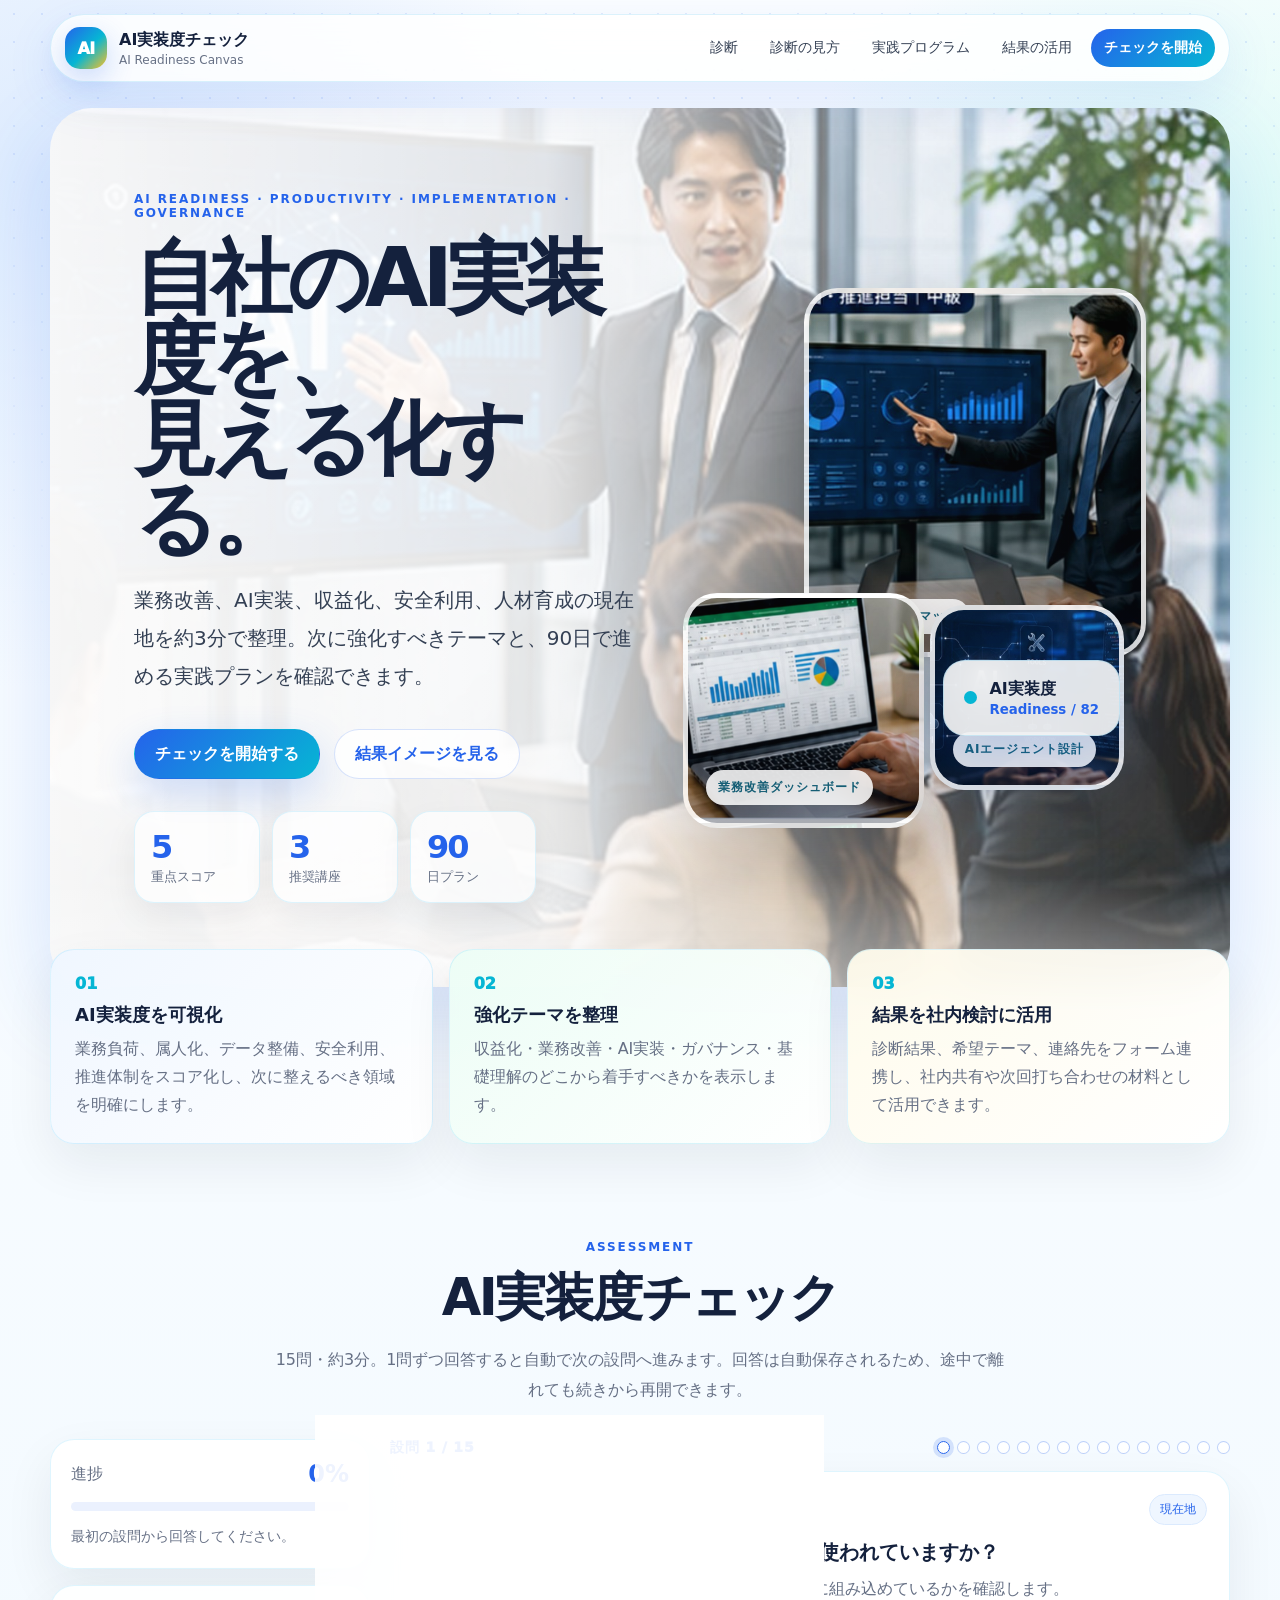
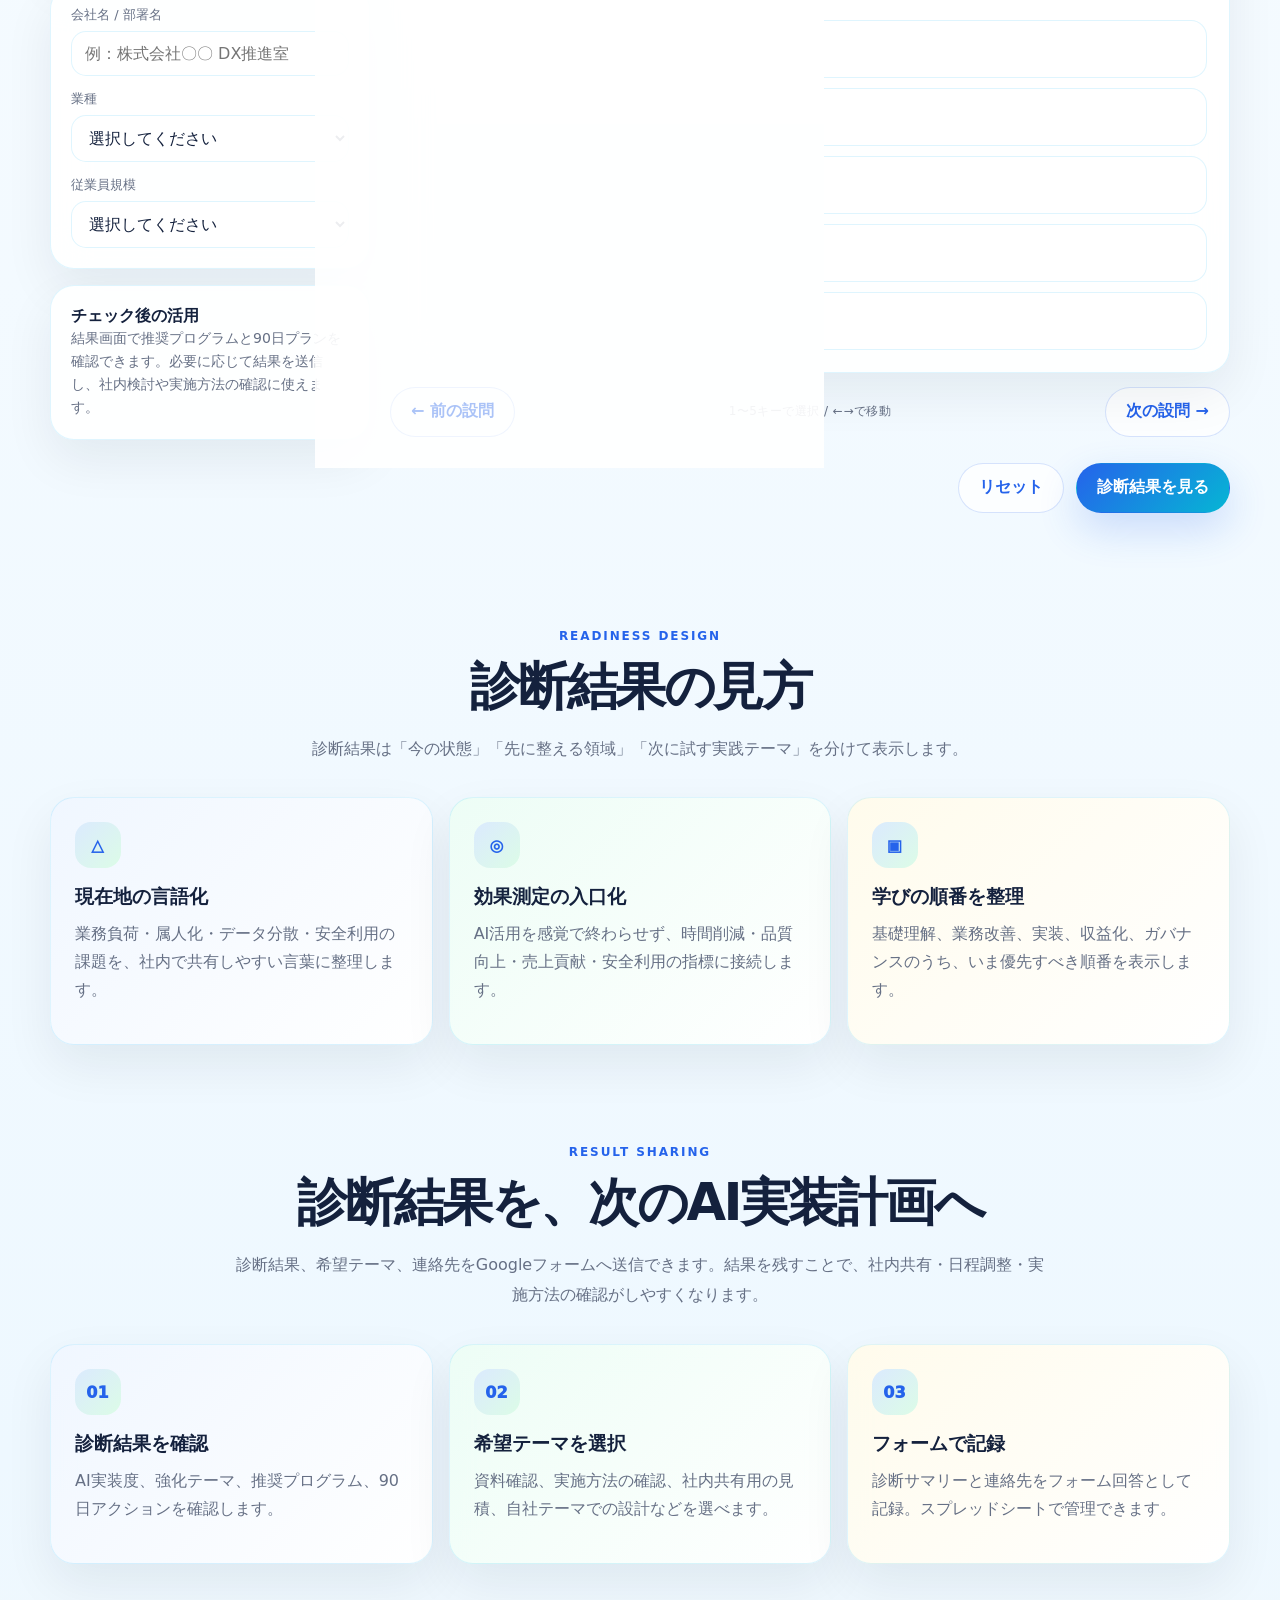
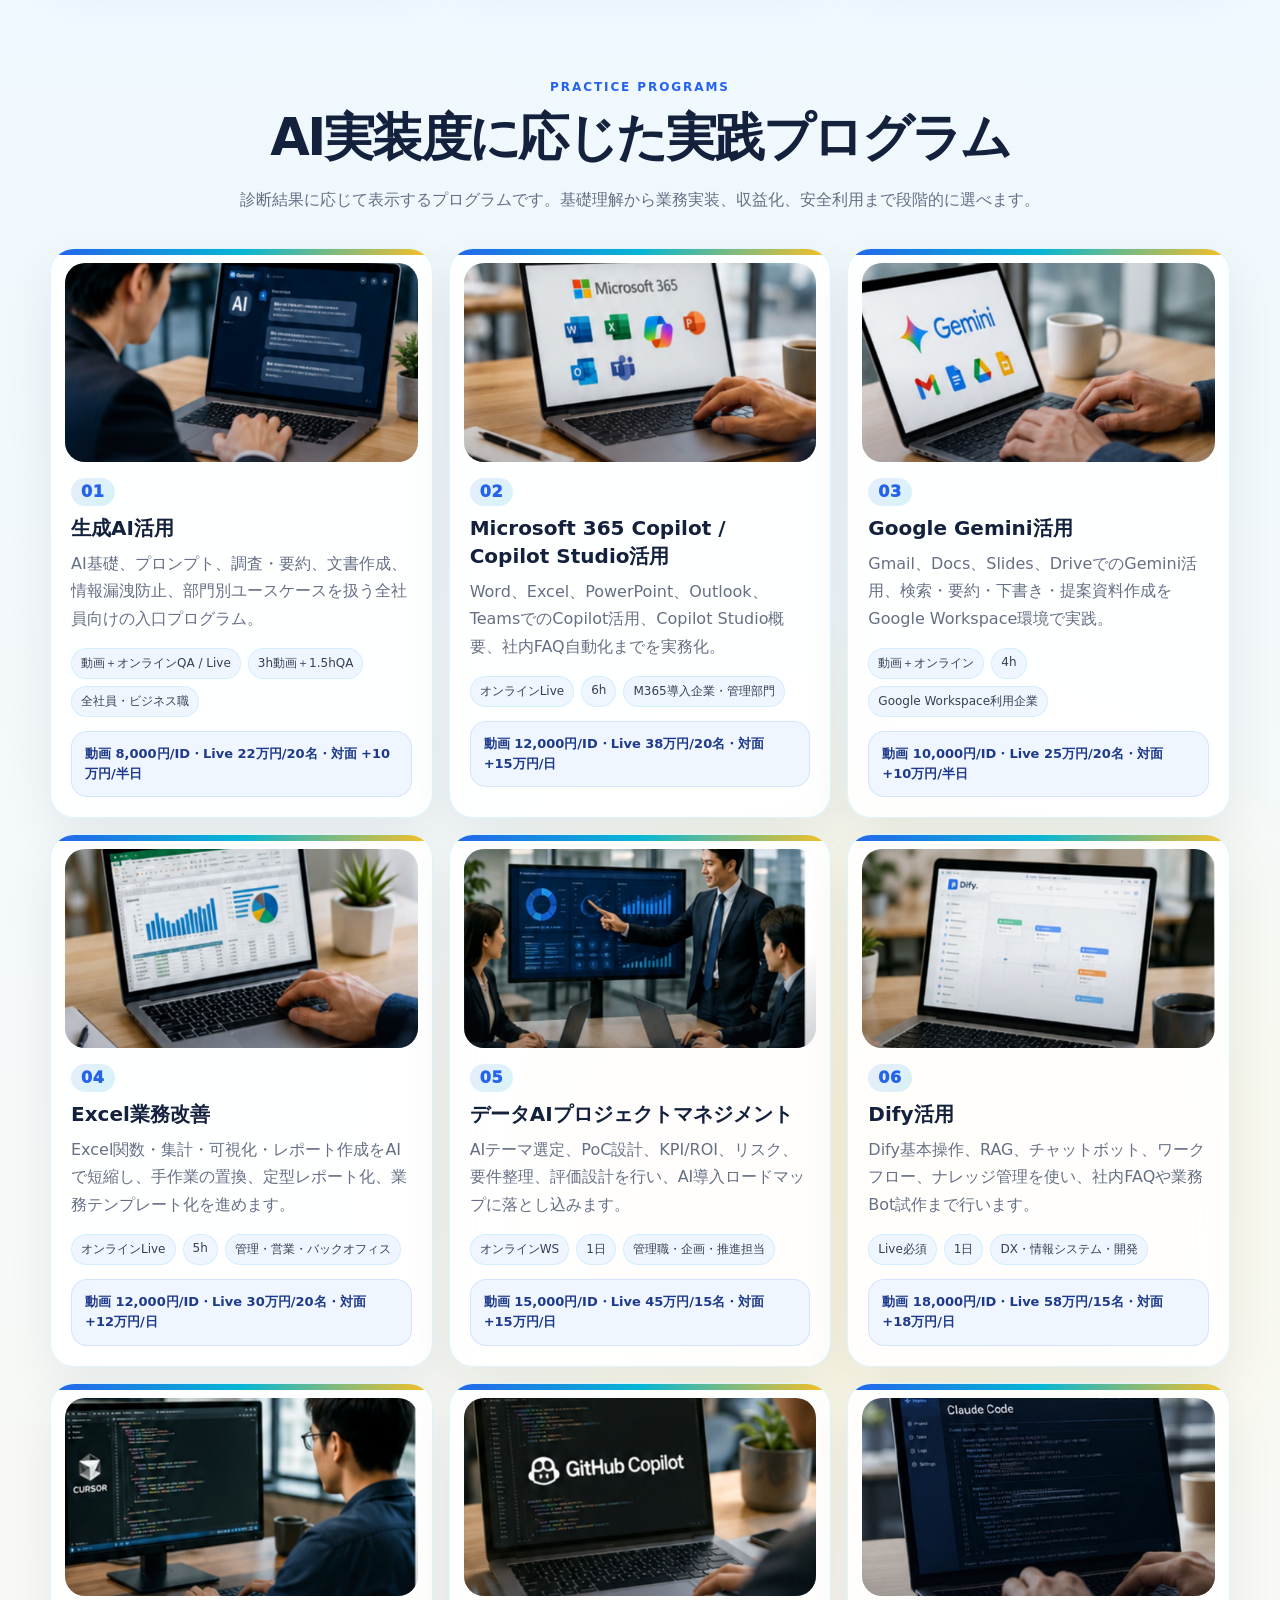
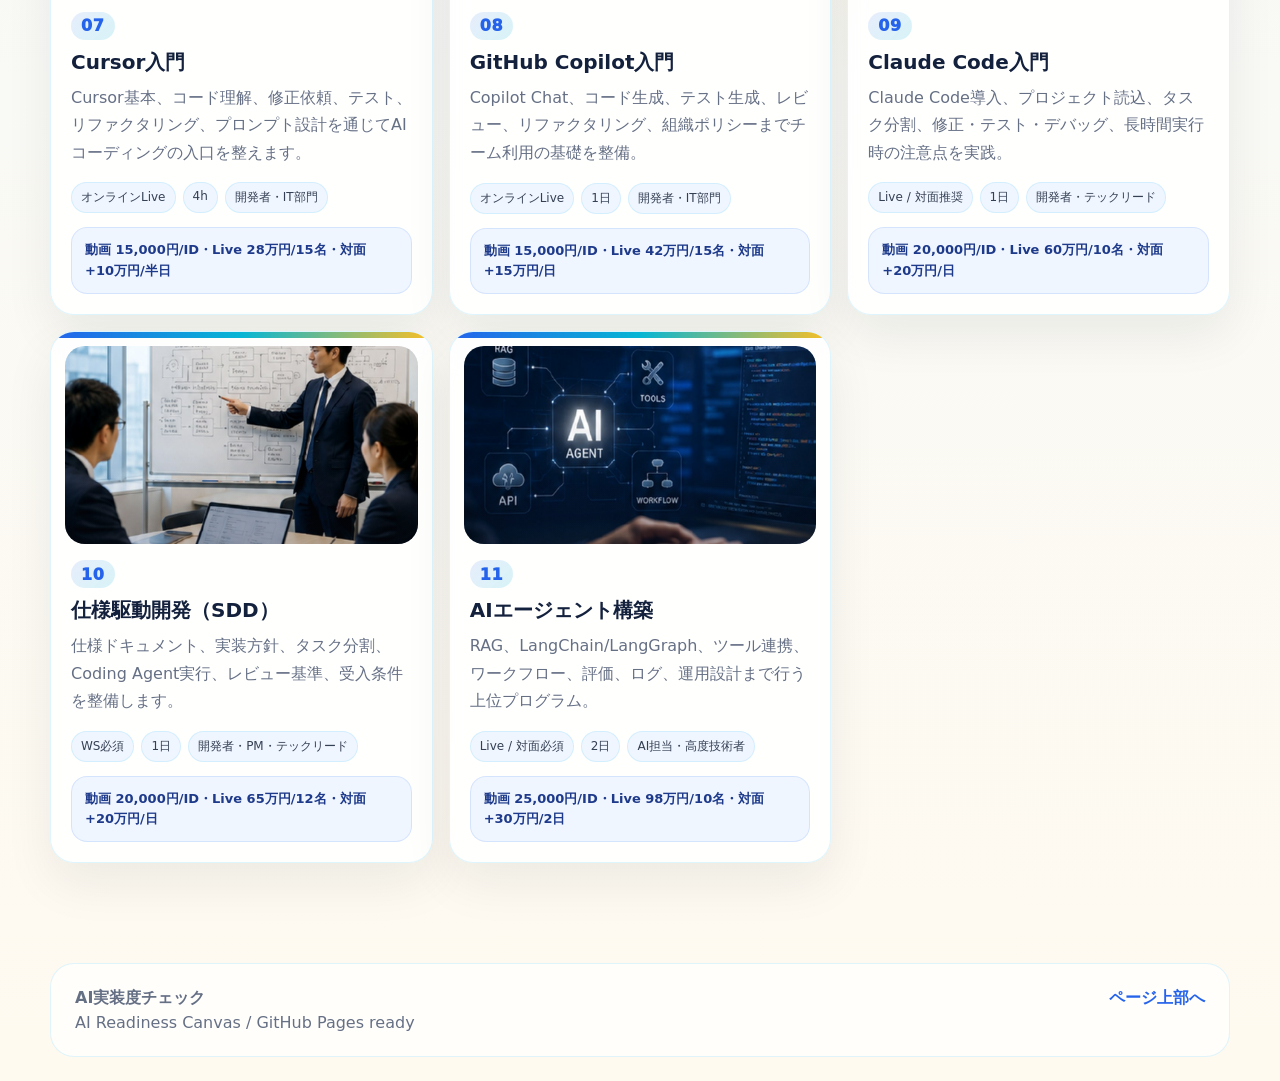
==== commit ee4f772d: "Update AI readiness site content" ====
--- a/index.html
+++ b/index.html
@@ -3,286 +3,325 @@
 <head>
   <meta charset="utf-8" />
   <meta name="viewport" content="width=device-width, initial-scale=1" />
-  <title>Edutex AI実装度診断 | Enterprise AI Implementation Readiness</title>
-  <meta name="description" content="EdutexのAI実装度診断。業務量、データ、権限、リスク、ROI、AI適用難易度を可視化し、90日PoCからMVP、CoE運用までの次アクションを提示します。" />
-  <meta property="og:title" content="Edutex AI実装度診断" />
-  <meta property="og:description" content="AI投資を成果物へ変換するための、大企業向け実装 readiness 診断。" />
+  <title>AI実装度チェック | AI Readiness Canvas</title>
+  <meta name="description" content="自社のAI実装度を可視化し、次に強化すべき業務・人材・ルール・実装テーマを整理する診断ツール。" />
+  <meta property="og:title" content="AI実装度チェック | AI Readiness Canvas" />
+  <meta property="og:description" content="AI活用の現在地を可視化し、次に強化すべき実践テーマと学習プランを整理します。" />
   <meta property="og:type" content="website" />
-  <meta property="og:image" content="./assets/hero-executive-briefing.jpg" />
-  <meta name="twitter:card" content="summary_large_image" />
-  <link rel="preconnect" href="https://fonts.googleapis.com" />
-  <link rel="preconnect" href="https://fonts.gstatic.com" crossorigin />
-  <link href="https://fonts.googleapis.com/css2?family=Manrope:wght@400;500;600;700;800&family=Noto+Sans+JP:wght@400;500;700;800&display=swap" rel="stylesheet" />
+  <meta property="og:image" content="./ai-diagnostic-app-final-photo-refresh/assets/og-ai-readiness.jpg" />
   <link rel="stylesheet" href="./styles.css" />
 </head>
 <body>
-  <div class="page-glow glow-a" aria-hidden="true"></div>
-  <div class="page-glow glow-b" aria-hidden="true"></div>
-  <div class="page-grid" aria-hidden="true"></div>
-
+  <div class="noise" aria-hidden="true"></div>
   <header class="site-header">
-    <a class="brand" href="#top" aria-label="Edutex AI実装度診断トップへ">
-      <span class="brand-mark">E</span>
-      <span class="brand-copy">
-        <strong>Edutex AI実装度診断</strong>
-        <small>Enterprise AI Implementation Readiness</small>
-      </span>
+    <a class="brand" href="#top" aria-label="AI実装度チェックトップへ">
+      <span class="brand-mark">AI</span>
+      <span><strong>AI実装度チェック</strong><small>AI Readiness Canvas</small></span>
     </a>
     <nav class="top-nav" aria-label="主要メニュー">
-      <a href="#scenes">活用シーン</a>
-      <a href="#experience">診断で分かること</a>
       <a href="#diagnosis">診断</a>
-      <a href="#programs">提案メニュー</a>
-      <a href="#flow">導入ステップ</a>
-      <a class="nav-cta" href="#diagnosis">診断を始める</a>
+      <a href="#logic">診断の見方</a>
+      <a href="#courses">実践プログラム</a>
+      <a href="#application-guide">結果の活用</a>
+      <a class="nav-cta" href="#diagnosis">チェックを開始</a>
     </nav>
   </header>
 
   <main id="top">
-    <section class="hero shell shell-wide">
+    <section class="hero section-grid">
       <div class="hero-copy">
-        <p class="eyebrow">Edutex enterprise diagnostic</p>
-        <h1>AI投資を、<br />成果物へ変換する診断。</h1>
-        <p class="lead">研修で終わらせず、業務量、データ所在、権限、リスク、ROI、AI適用難易度まで一気に可視化。診断結果から、そのまま部門WS、90日PoC、MVP、CoE運用まで接続できる設計にしています。</p>
-        <div class="hero-tags" aria-label="診断対象">
-          <span>RAG / FAQ Bot</span>
-          <span>提案書生成</span>
-          <span>部門横断PoC</span>
-          <span>AIガバナンス</span>
-        </div>
+        <div class="eyebrow">AI readiness · Productivity · Implementation · Governance</div>
+        <h1>自社のAI実装度を、<br />見える化する。</h1>
+        <p class="lead">業務改善、AI実装、収益化、安全利用、人材育成の現在地を約3分で整理。次に強化すべきテーマと、90日で進める実践プランを確認できます。</p>
         <div class="hero-actions">
-          <a class="primary-btn" href="#diagnosis">AI実装度を診断する</a>
-          <button class="ghost-btn" type="button" data-scroll-target="#scenes">活用シーンを見る</button>
-        </div>
-        <div class="metric-row" aria-label="診断の特徴">
-          <article>
-            <strong>24</strong>
-            <span>設問</span>
-            <p>約5分で完了</p>
-          </article>
-          <article>
-            <strong>6</strong>
-            <span>評価軸</span>
-            <p>稟議に必要な論点を網羅</p>
-          </article>
-          <article>
-            <strong>90</strong>
-            <span>日PoC導線</span>
-            <p>実装プランまで接続</p>
-          </article>
-        </div>
-      </div>
-
-      <div class="hero-stage" aria-label="AI実装度診断のイメージ">
-        <figure class="hero-photo-card">
-          <img src="./assets/hero-executive-briefing.jpg" alt="企業の会議室でAI導入計画を議論する経営チーム" />
-        </figure>
-        <div class="hero-dashboard glass-panel">
-          <div class="hero-dashboard-head">
-            <span>Readiness snapshot</span>
-            <strong>82</strong>
-          </div>
-          <div class="hero-bars" aria-hidden="true">
-            <i style="height: 78%"></i>
-            <i style="height: 68%"></i>
-            <i style="height: 84%"></i>
-            <i style="height: 62%"></i>
-            <i style="height: 72%"></i>
-            <i style="height: 66%"></i>
-          </div>
-          <div class="hero-dashboard-grid">
-            <span>業務量</span>
-            <span>データ</span>
-            <span>権限</span>
-            <span>リスク</span>
-            <span>ROI</span>
-            <span>難易度</span>
-          </div>
-        </div>
-        <aside class="hero-callout glass-panel">
-          <p>診断後に出るもの</p>
-          <strong>PoC候補 / ROI仮説 / 優先アクション / 導入ロードマップ</strong>
-        </aside>
-      </div>
-    </section>
-
-    <section id="scenes" class="section shell">
-      <div class="section-heading">
-        <p class="eyebrow">Use scenes</p>
-        <h2>活用シーンが直感的に見える構成へ</h2>
-        <p>現場利用、テーマ選定、ガバナンス整備までを、写真とイラストで一目で把握できるようにしました。</p>
-      </div>
-      <div id="sceneGrid" class="scene-grid"></div>
-    </section>
-
-    <section id="experience" class="section shell">
-      <div class="section-heading">
-        <p class="eyebrow">What this reveals</p>
-        <h2>診断で分かること</h2>
-        <p>いま足りないのがスキルなのか、データなのか、承認なのかを曖昧にせず、次の提案に必要な材料へ落とし込みます。</p>
-      </div>
-      <div class="story-panel">
-        <figure class="story-visual">
-          <img src="./assets/scene-governance-journey.png" alt="AI導入の診断、ガバナンス、ROI、運用までを示すイラスト" />
-        </figure>
-        <div class="story-points">
-          <article class="story-point">
-            <span>01</span>
-            <div>
-              <h3>対象業務と削減余地</h3>
-              <p>どの部門に反復作業が集中しているか、PoCに向く業務は何かを棚卸しします。</p>
-            </div>
-          </article>
-          <article class="story-point">
-            <span>02</span>
-            <div>
-              <h3>データ、権限、リスクの詰まり所</h3>
-              <p>SharePoint、CRM、Excel、FAQ、監査ログなど、実装の障害になる箇所を先回りで特定します。</p>
-            </div>
-          </article>
-          <article class="story-point">
-            <span>03</span>
-            <div>
-              <h3>役員説明に使える次アクション</h3>
-              <p>有償診断、部門WS、90日PoC、MVP開発のどこから入るべきかを結果画面でそのまま提示します。</p>
-            </div>
-          </article>
-        </div>
-      </div>
-    </section>
-
-    <section id="diagnosis" class="section shell">
+          <a class="primary-btn" href="#diagnosis">チェックを開始する</a>
+          <button class="ghost-btn" type="button" data-scroll-target="#preview">結果イメージを見る</button>
+        </div>
+        <div class="hero-metrics" aria-label="診断で可視化する項目">
+          <div><strong>5</strong><span>重点スコア</span></div>
+          <div><strong>3</strong><span>推奨講座</span></div>
+          <div><strong>90</strong><span>日プラン</span></div>
+        </div>
+      </div>
+      <div class="hero-visual" aria-label="AI実装度チェックのビジュアルプレビュー">
+        <div class="photo-stack">
+          <figure class="photo-card photo-hero">
+            <figcaption>AI実装ロードマップ</figcaption>
+          </figure>
+          <figure class="photo-card photo-dashboard">
+            <figcaption>業務改善ダッシュボード</figcaption>
+          </figure>
+          <figure class="photo-card photo-office">
+            <figcaption>AIエージェント設計</figcaption>
+          </figure>
+        </div>
+        <div class="floating-panel">
+          <span class="pulse"></span>
+          <div><strong>AI実装度</strong><small>Readiness / 82</small></div>
+        </div>
+      </div>
+    </section>
+
+    <section class="section stats-strip" aria-label="アプリの特徴">
+      <article>
+        <span>01</span>
+        <h2>AI実装度を可視化</h2>
+        <p>業務負荷、属人化、データ整備、安全利用、推進体制をスコア化し、次に整えるべき領域を明確にします。</p>
+      </article>
+      <article>
+        <span>02</span>
+        <h2>強化テーマを整理</h2>
+        <p>収益化・業務改善・AI実装・ガバナンス・基礎理解のどこから着手すべきかを表示します。</p>
+      </article>
+      <article>
+        <span>03</span>
+        <h2>結果を社内検討に活用</h2>
+        <p>診断結果、希望テーマ、連絡先をフォーム連携し、社内共有や次回打ち合わせの材料として活用できます。</p>
+      </article>
+    </section>
+
+    <section id="diagnosis" class="section diagnostic-shell">
       <div class="section-heading compact">
-        <p class="eyebrow">Assessment</p>
-        <h2>AI実装度診断</h2>
-        <p>24問、約5分。企業プロフィールと6軸の設問から、いま着手すべきAI導入テーマと提案導線を可視化します。</p>
-      </div>
-
-      <div class="assessment-shell">
-        <aside class="assessment-sidebar" aria-label="診断サイドバー">
-          <section class="progress-card glass-panel">
-            <div class="progress-head">
-              <div>
-                <span class="kicker">進捗</span>
-                <strong id="progressText">0%</strong>
-              </div>
-              <small>自動保存</small>
-            </div>
-            <div class="progress-bar" aria-hidden="true">
-              <span id="progressBar"></span>
-            </div>
-            <p id="progressHint">会社情報を入力して最初の設問から回答してください。</p>
-            <div id="profileSummary" class="profile-summary"></div>
-          </section>
-
-          <section class="profile-card glass-panel">
-            <h3>企業プロフィール</h3>
+        <div class="eyebrow">Assessment</div>
+        <h2>AI実装度チェック</h2>
+        <p>15問・約3分。1問ずつ回答すると自動で次の設問へ進みます。回答は自動保存されるため、途中で離れても続きから再開できます。</p>
+      </div>
+
+      <div class="app-layout">
+        <aside class="diagnosis-sidebar" aria-label="診断進捗">
+          <div class="progress-card">
+            <div class="progress-top"><span>進捗</span><strong id="progressText">0%</strong></div>
+            <div class="progress-bar" aria-hidden="true"><span id="progressBar"></span></div>
+            <p id="progressHint">最初の設問から回答してください。</p>
+          </div>
+          <div class="profile-card">
             <label for="companyName">会社名 / 部署名</label>
-            <input id="companyName" type="text" placeholder="例: 株式会社〇〇 DX推進室" autocomplete="organization" />
-
+            <input id="companyName" placeholder="例：株式会社〇〇 DX推進室" autocomplete="organization" />
             <label for="industry">業種</label>
             <select id="industry">
               <option value="未選択">選択してください</option>
               <option>製造</option>
               <option>小売・流通</option>
               <option>不動産・建設</option>
+              <option>教育・人材</option>
               <option>金融・保険</option>
-              <option>商社・卸</option>
-              <option>IT・通信</option>
-              <option>教育・人材</option>
               <option>医療・介護</option>
               <option>自治体・公共</option>
+              <option>IT・通信</option>
               <option>その他</option>
             </select>
-
             <label for="employeeSize">従業員規模</label>
             <select id="employeeSize">
               <option value="未選択">選択してください</option>
-              <option>〜300名</option>
+              <option>1〜30名</option>
+              <option>31〜100名</option>
+              <option>101〜300名</option>
               <option>301〜1,000名</option>
-              <option>1,001〜5,000名</option>
-              <option>5,001〜10,000名</option>
-              <option>10,001名以上</option>
+              <option>1,001名以上</option>
             </select>
-
-            <label for="targetDept">主な対象部門</label>
-            <select id="targetDept">
-              <option value="未選択">選択してください</option>
-              <option>営業・法人営業</option>
-              <option>情報システム / DX</option>
-              <option>人事・研修</option>
-              <option>開発・技術</option>
-              <option>管理・バックオフィス</option>
-              <option>現場・店舗・工場</option>
-              <option>全社横断</option>
-            </select>
-
-            <label for="goalFocus">今回狙いたい成果</label>
-            <select id="goalFocus">
-              <option value="未選択">選択してください</option>
-              <option>まずは現状把握と優先順位付け</option>
-              <option>部門WSからPoCテーマを絞りたい</option>
-              <option>90日PoCの稟議材料を作りたい</option>
-              <option>MVP / 本実装へつなげたい</option>
-            </select>
-          </section>
-
-          <section class="sidebar-note glass-panel">
-            <h3>診断後にそのまま使えるもの</h3>
-            <ul>
-              <li>優先アクション2件</li>
-              <li>推奨PoC / 支援メニュー</li>
-              <li>役員向けサマリー</li>
-              <li>90日ロードマップ</li>
-            </ul>
-          </section>
+          </div>
+          <div class="sidebar-note">
+            <strong>チェック後の活用</strong>
+            <p>結果画面で推奨プログラムと90日プランを確認できます。必要に応じて結果を送信し、社内検討や実施方法の確認に使えます。</p>
+          </div>
         </aside>
 
-        <form id="assessmentForm" class="assessment-form" novalidate>
-          <div id="questionsContainer" class="question-groups"></div>
+        <form id="assessmentForm" class="question-list" novalidate>
+          <div class="wizard">
+            <div class="wizard-head">
+              <span class="wizard-counter" id="wizardCounter">設問 1 / 15</span>
+              <div class="wizard-dots" id="wizardDots" aria-label="設問ナビゲーション"></div>
+            </div>
+            <div id="questionsContainer"></div>
+            <div class="wizard-nav">
+              <button type="button" id="prevBtn" class="ghost-btn">← 前の設問</button>
+              <span class="wizard-keys" aria-hidden="true">1〜5キーで選択 / ←→で移動</span>
+              <button type="button" id="nextBtn" class="ghost-btn">次の設問 →</button>
+            </div>
+          </div>
           <div class="form-actions">
-            <button id="resetBtn" type="button" class="ghost-btn">リセット</button>
-            <button type="submit" class="primary-btn">診断結果を見る</button>
+            <button type="button" id="resetBtn" class="ghost-btn">リセット</button>
+            <button type="submit" id="submitDiagnosisBtn" class="primary-btn">診断結果を見る</button>
           </div>
         </form>
       </div>
     </section>
 
-    <section id="preview" class="section shell result-section hidden" aria-live="polite">
+    <section id="preview" class="section result-section hidden" aria-live="polite">
       <div class="section-heading compact">
-        <p class="eyebrow">Result</p>
+        <div class="eyebrow">Result</div>
         <h2>診断結果</h2>
-        <p>実装 readiness、優先アクション、PoC候補、役員説明用のひと言までまとめて表示します。</p>
+        <p>AI活用の現在地・強化テーマ・次の実践ステップを可視化します。</p>
       </div>
       <div id="resultRoot"></div>
     </section>
 
-    <section id="programs" class="section shell">
+    <section id="logic" class="section logic-section">
       <div class="section-heading">
-        <p class="eyebrow">Proposal menu</p>
-        <h2>診断結果から接続する提案メニュー</h2>
-        <p>入口は軽く、提案は具体的に。営業導線に使いやすい価格帯と成果物イメージを揃えています。</p>
-      </div>
-      <div id="programCatalog" class="program-grid"></div>
-    </section>
-
-    <section id="flow" class="section shell">
+        <div class="eyebrow">Readiness design</div>
+        <h2>診断結果の見方</h2>
+        <p>診断結果は「今の状態」「先に整える領域」「次に試す実践テーマ」を分けて表示します。</p>
+      </div>
+      <div class="logic-grid">
+        <article>
+          <span class="logic-icon">△</span>
+          <h3>現在地の言語化</h3>
+          <p>業務負荷・属人化・データ分散・安全利用の課題を、社内で共有しやすい言葉に整理します。</p>
+        </article>
+        <article>
+          <span class="logic-icon">◎</span>
+          <h3>効果測定の入口化</h3>
+          <p>AI活用を感覚で終わらせず、時間削減・品質向上・売上貢献・安全利用の指標に接続します。</p>
+        </article>
+        <article>
+          <span class="logic-icon">▣</span>
+          <h3>学びの順番を整理</h3>
+          <p>基礎理解、業務改善、実装、収益化、ガバナンスのうち、いま優先すべき順番を表示します。</p>
+        </article>
+      </div>
+    </section>
+
+    <section id="application-guide" class="section application-guide">
       <div class="section-heading">
-        <p class="eyebrow">Engagement path</p>
-        <h2>導入ステップ</h2>
-        <p>診断から本実装までを、商談の次アクションとしてそのまま提案できる流れに整えています。</p>
-      </div>
-      <div id="flowGrid" class="flow-grid"></div>
+        <div class="eyebrow">Result sharing</div>
+        <h2>診断結果を、次のAI実装計画へ</h2>
+        <p>診断結果、希望テーマ、連絡先をGoogleフォームへ送信できます。結果を残すことで、社内共有・日程調整・実施方法の確認がしやすくなります。</p>
+      </div>
+      <div class="logic-grid">
+        <article>
+          <span class="logic-icon">01</span>
+          <h3>診断結果を確認</h3>
+          <p>AI実装度、強化テーマ、推奨プログラム、90日アクションを確認します。</p>
+        </article>
+        <article>
+          <span class="logic-icon">02</span>
+          <h3>希望テーマを選択</h3>
+          <p>資料確認、実施方法の確認、社内共有用の見積、自社テーマでの設計などを選べます。</p>
+        </article>
+        <article>
+          <span class="logic-icon">03</span>
+          <h3>フォームで記録</h3>
+          <p>診断サマリーと連絡先をフォーム回答として記録。スプレッドシートで管理できます。</p>
+        </article>
+      </div>
+    </section>
+
+    <section id="courses" class="section courses-section">
+      <div class="section-heading">
+        <div class="eyebrow">Practice programs</div>
+        <h2>AI実装度に応じた実践プログラム</h2>
+        <p>診断結果に応じて表示するプログラムです。基礎理解から業務実装、収益化、安全利用まで段階的に選べます。</p>
+      </div>
+      <div id="courseCatalog" class="course-catalog"></div>
     </section>
   </main>
 
   <footer class="site-footer">
     <div>
-      <strong>Edutex AI実装度診断</strong>
-      <p>AI training だけで終わらせず、PoC と MVP まで進めるための readiness check。</p>
-    </div>
-    <a href="#top">ページ上部へ戻る</a>
+      <strong>AI実装度チェック</strong>
+      <p>AI Readiness Canvas / GitHub Pages ready</p>
+    </div>
+    <a href="#top">ページ上部へ</a>
   </footer>
+
+  <template id="resultTemplate">
+    <div class="result-grid">
+      <section class="score-hero">
+        <div class="score-ring" id="urgencyRing"><span id="urgencyScore">0</span></div>
+        <div>
+          <div class="eyebrow">AI Readiness Score</div>
+          <h3 id="resultTitle">AI実装度スコア</h3>
+          <p id="resultSummary"></p>
+          <div class="result-badges" id="resultBadges"></div>
+        </div>
+      </section>
+      <section class="radar-card">
+        <canvas id="radarCanvas" width="520" height="360" aria-label="診断スコアのレーダーチャート"></canvas>
+        <div class="radar-legend" id="radarLegend"></div>
+      </section>
+    </div>
+    <div class="risk-message" id="riskMessage"></div>
+    <div class="kpi-grid" id="kpiGrid"></div>
+    <div class="recommendation-block">
+      <div class="section-heading compact align-left">
+        <div class="eyebrow">Recommended practice path</div>
+        <h2>推奨実践プログラム TOP3</h2>
+        <p>スコアに基づき、最初に整えるべきテーマと次に展開する実践プログラムを提示します。</p>
+      </div>
+      <div id="recommendations" class="recommendations"></div>
+    </div>
+    <div class="roadmap-block">
+      <div class="section-heading compact align-left">
+        <div class="eyebrow">90 days action</div>
+        <h2>90日アクションプラン</h2>
+      </div>
+      <div id="roadmap" class="roadmap"></div>
+    </div>
+    <div id="application" class="application-block">
+      <div class="section-heading compact align-left">
+        <div class="eyebrow">Next step</div>
+        <h2>AI実装プランの共有</h2>
+        <p>診断結果を添えて送信できます。実施方法、対象者、期間、社内共有用の資料確認に活用できます。</p>
+      </div>
+      <form id="applicationForm" class="application-form" novalidate>
+        <div class="form-grid-2">
+          <label>
+            <span>お名前 <b>必須</b></span>
+            <input id="contactName" name="contactName" placeholder="例：山田 太郎" autocomplete="name" required />
+          </label>
+          <label>
+            <span>メールアドレス <b>必須</b></span>
+            <input id="contactEmail" name="contactEmail" type="email" placeholder="example@company.co.jp" autocomplete="email" required />
+          </label>
+          <label>
+            <span>電話番号</span>
+            <input id="contactPhone" name="contactPhone" placeholder="03-0000-0000" autocomplete="tel" />
+          </label>
+          <label>
+            <span>役職 / 部署</span>
+            <input id="contactRole" name="contactRole" placeholder="例：人事部 / DX推進室 / 代表取締役" />
+          </label>
+          <label>
+            <span>確認したい内容 <b>必須</b></span>
+            <select id="requestType" name="requestType" required>
+              <option value="">選択してください</option>
+              <option>資料請求</option>
+              <option>実施方法を確認したい</option>
+              <option>実践プログラムを検討したい</option>
+              <option>社内共有用の見積を確認したい</option>
+              <option>自社テーマで設計したい</option>
+            </select>
+          </label>
+          <label>
+            <span>希望講座</span>
+            <select id="desiredCourse" name="desiredCourse"></select>
+          </label>
+        </div>
+        <label class="full-field">
+          <span>補足・実施したいテーマ</span>
+          <textarea id="applicationNote" name="applicationNote" rows="4" placeholder="例：管理職向けに短時間で実施したい / まずは営業部門でAI活用を試したい / オンデマンドと対面を組み合わせたい"></textarea>
+        </label>
+        <label class="consent-field">
+          <input id="privacyConsent" type="checkbox" required />
+          <span>入力内容と診断結果を、実施方法の確認・日程調整・社内共有用資料作成のために送信することに同意します。</span>
+        </label>
+        <div class="application-summary" id="applicationSummary"></div>
+        <div class="result-actions application-actions">
+          <button id="submitApplicationBtn" class="primary-btn" type="submit">AI実装プランとして送信する</button>
+          <button id="copyApplicationBtn" class="ghost-btn" type="button">送信内容をコピー</button>
+        </div>
+        <p class="form-status" id="formStatus" role="status"></p>
+      </form>
+    </div>
+
+    <div class="result-actions">
+      <button id="copyResultBtn" class="primary-btn" type="button">診断結果をコピー</button>
+      <button id="downloadJsonBtn" class="ghost-btn" type="button">JSON保存</button>
+      <button id="goApplicationBtn" class="primary-btn" type="button">結果を共有する</button>
+      <button id="printBtn" class="ghost-btn" type="button">印刷 / PDF化</button>
+      <button id="retakeBtn" class="ghost-btn" type="button">もう一度診断する</button>
+    </div>
+  </template>
 
   <script src="./script.js"></script>
 </body>
--- a/styles.css
+++ b/styles.css
@@ -1,1327 +1,449 @@
 :root {
-  --bg: #f4f7fb;
-  --bg-strong: #ffffff;
-  --ink: #132238;
-  --muted: #5d7088;
-  --muted-strong: #42556d;
-  --line: rgba(19, 34, 56, 0.1);
-  --line-strong: rgba(19, 102, 223, 0.22);
-  --navy: #0d2746;
-  --navy-2: #173e68;
-  --teal: #169c96;
-  --teal-soft: #dff5f3;
-  --amber: #d39a2b;
-  --amber-soft: #fff4da;
-  --blue: #2f7ae5;
-  --blue-soft: #e8f0ff;
-  --danger: #b74b4b;
-  --shadow: 0 24px 80px rgba(8, 23, 43, 0.12);
-  --shadow-soft: 0 16px 34px rgba(8, 23, 43, 0.08);
-  --radius: 26px;
-  --radius-lg: 34px;
-  --radius-xl: 42px;
-  --content: min(1180px, calc(100% - 32px));
-  --content-wide: min(1280px, calc(100% - 32px));
   color-scheme: light;
-}
-
-* {
-  box-sizing: border-box;
-}
-
-html {
-  scroll-behavior: smooth;
-}
-
+  --bg: #fffaf0;
+  --panel: rgba(255, 255, 255, 0.86);
+  --panel-strong: rgba(255, 255, 255, 0.96);
+  --line: rgba(30, 64, 175, 0.12);
+  --line-strong: rgba(37, 99, 235, 0.42);
+  --text: #172033;
+  --muted: #64748b;
+  --soft: #334155;
+  --accent: #2563eb;
+  --accent-2: #14b8a6;
+  --accent-3: #f59e0b;
+  --danger: #ef4444;
+  --warning: #f59e0b;
+  --mint: #dcfce7;
+  --sky: #e0f2fe;
+  --yellow: #fef3c7;
+  --lav: #ede9fe;
+  --radius-xl: 34px;
+  --radius-lg: 24px;
+  --radius-md: 16px;
+  --shadow: 0 24px 70px rgba(37, 99, 235, 0.13);
+  --max: 1180px;
+  font-family: Inter, ui-sans-serif, system-ui, -apple-system, BlinkMacSystemFont, "Segoe UI", "Hiragino Kaku Gothic ProN", "Yu Gothic", Meiryo, sans-serif;
+}
+* { box-sizing: border-box; }
+html { scroll-behavior: smooth; }
 body {
   margin: 0;
-  font-family: "Manrope", "Noto Sans JP", sans-serif;
-  color: var(--ink);
+  min-height: 100vh;
   background:
-    radial-gradient(circle at 14% 8%, rgba(22, 156, 150, 0.11), transparent 28%),
-    radial-gradient(circle at 86% 3%, rgba(211, 154, 43, 0.14), transparent 24%),
-    linear-gradient(180deg, #f9fbff 0%, #eef3f9 42%, #f5f7fb 100%);
-  line-height: 1.7;
+    radial-gradient(circle at 8% 4%, rgba(255, 237, 213, .95), transparent 32rem),
+    radial-gradient(circle at 90% 8%, rgba(219, 234, 254, .95), transparent 34rem),
+    radial-gradient(circle at 75% 70%, rgba(220, 252, 231, .72), transparent 30rem),
+    linear-gradient(180deg, #fffaf0 0%, #f8fbff 48%, #ffffff 100%);
+  color: var(--text);
   overflow-x: hidden;
 }
+body::before {
+  content: "";
+  position: fixed;
+  inset: 0;
+  pointer-events: none;
+  background-image: radial-gradient(rgba(37,99,235,.12) 1px, transparent 1px);
+  background-size: 28px 28px;
+  mask-image: linear-gradient(to bottom, black, transparent 72%);
+  z-index: -2;
+}
+.noise { display: none; }
+a { color: inherit; text-decoration: none; }
+button, input, select, textarea { font: inherit; }
+button { cursor: pointer; }
+.site-header {
+  position: sticky; top: 0; z-index: 20;
+  display: flex; align-items: center; justify-content: space-between;
+  width: min(var(--max), calc(100% - 32px));
+  margin: 14px auto 0; padding: 12px 14px;
+  border: 1px solid rgba(37,99,235,.12); border-radius: 999px;
+  background: rgba(255,255,255,.78); backdrop-filter: blur(22px);
+  box-shadow: 0 12px 38px rgba(15,23,42,.08);
+}
+.brand { display: flex; gap: 12px; align-items: center; }
+.brand-mark { display: grid; place-items: center; width: 42px; height: 42px; border-radius: 15px; color: #fff; font-weight: 950; letter-spacing: -.04em; background: linear-gradient(135deg, var(--accent), var(--accent-2)); box-shadow: 0 10px 28px rgba(37,99,235,.24); }
+.brand small { display: block; color: var(--muted); font-size: 12px; margin-top: 2px; }
+.top-nav { display: flex; align-items: center; gap: 6px; }
+.top-nav a { color: var(--soft); padding: 10px 13px; border-radius: 999px; font-size: 14px; }
+.top-nav a:hover { background: rgba(37,99,235,.08); }
+.top-nav .nav-cta { color: #fff; background: linear-gradient(135deg, var(--accent), var(--accent-2)); font-weight: 850; }
+.section, .section-grid { width: min(var(--max), calc(100% - 32px)); margin: 0 auto; }
+.hero { min-height: 720px; display: grid; grid-template-columns: minmax(0, 1.04fr) minmax(320px, .96fr); align-items: center; gap: 48px; padding: 70px 0 54px; }
+.eyebrow { color: var(--accent); text-transform: uppercase; letter-spacing: .16em; font-size: 12px; font-weight: 900; }
+h1, h2, h3, p { margin-top: 0; }
+h1 { margin: 18px 0 22px; font-size: clamp(42px, 7vw, 82px); line-height: .98; letter-spacing: -.07em; }
+.lead { max-width: 720px; color: var(--soft); font-size: clamp(16px, 2vw, 20px); line-height: 1.9; }
+.hero-actions { display: flex; gap: 14px; flex-wrap: wrap; margin: 34px 0 32px; }
+.primary-btn, .ghost-btn { display: inline-flex; align-items: center; justify-content: center; gap: 8px; min-height: 50px; padding: 0 20px; border-radius: 999px; border: 1px solid transparent; font-weight: 850; transition: transform .2s ease, border-color .2s ease, background .2s ease; }
+.primary-btn { color: #fff; background: linear-gradient(135deg, var(--accent), var(--accent-2)); box-shadow: 0 16px 40px rgba(37,99,235,.20); }
+.ghost-btn { color: var(--accent); background: rgba(255,255,255,.76); border-color: rgba(37,99,235,.18); }
+.primary-btn:hover, .ghost-btn:hover { transform: translateY(-2px); }
+.hero-metrics { display: flex; gap: 12px; flex-wrap: wrap; }
+.hero-metrics div { min-width: 126px; padding: 16px; border: 1px solid var(--line); border-radius: 20px; background: rgba(255,255,255,.72); box-shadow: 0 14px 34px rgba(15,23,42,.06); }
+.hero-metrics strong { display: block; font-size: 32px; letter-spacing: -.06em; color: var(--accent); }
+.hero-metrics span { color: var(--muted); font-size: 13px; }
+.hero-visual { position: relative; min-height: 560px; }
+.photo-stack { position: absolute; inset: 0; }
+.photo-card { position: absolute; overflow: hidden; margin: 0; border: 1px solid rgba(37,99,235,.10); border-radius: 34px; background-position: center; background-size: cover; box-shadow: var(--shadow); }
+.photo-card::before { content: ""; position: absolute; inset: 0; background: linear-gradient(180deg, transparent 48%, rgba(15,23,42,.22) 100%); }
+.photo-card figcaption { position: absolute; bottom: 18px; left: 18px; padding: 9px 12px; border-radius: 999px; background: rgba(255,255,255,.72); color: #1e3a8a; font-size: 12px; letter-spacing: .08em; text-transform: uppercase; backdrop-filter: blur(10px); font-weight: 850; }
+.photo-hero { width: 74%; height: 66%; right: 0; top: 20px; background-image: url('./ai-diagnostic-app-final-photo-refresh/assets/scene-ai-project.jpg'); }
+.photo-dashboard { width: 52%; height: 42%; left: 0; bottom: 0; background-image: url('./ai-diagnostic-app-final-photo-refresh/assets/scene-excel.jpg'); }
+.photo-office { width: 42%; height: 33%; right: 22px; bottom: 38px; background-image: url('./ai-diagnostic-app-final-photo-refresh/assets/scene-ai-agent.jpg'); }
+.floating-panel { position: absolute; right: 26px; top: 70%; display: flex; align-items: center; gap: 12px; padding: 18px 20px; border: 1px solid rgba(37,99,235,.14); border-radius: 22px; background: rgba(255,255,255,.82); backdrop-filter: blur(18px); box-shadow: 0 20px 46px rgba(15,23,42,.11); }
+.floating-panel small { display: block; color: var(--accent-2); margin-top: 2px; font-weight: 800; }
+.pulse { width: 13px; height: 13px; border-radius: 50%; background: var(--accent-2); box-shadow: 0 0 0 0 rgba(20,184,166,.62); animation: pulse 1.8s infinite; }
+@keyframes pulse { 70% { box-shadow: 0 0 0 16px rgba(20,184,166,0); } 100% { box-shadow: 0 0 0 0 rgba(20,184,166,0); } }
+.stats-strip { display: grid; grid-template-columns: repeat(3, 1fr); gap: 16px; margin-top: -38px; }
+.stats-strip article, .logic-grid article, .question-card, .progress-card, .profile-card, .sidebar-note, .radar-card, .score-hero, .kpi-card, .course-card, .recommendation-card, .roadmap-item, .risk-message { border: 1px solid var(--line); background: var(--panel); backdrop-filter: blur(18px); box-shadow: 0 20px 50px rgba(15,23,42,.07); }
+.stats-strip article { padding: 24px; border-radius: var(--radius-lg); }
+.stats-strip span { color: var(--accent-2); font-weight: 950; }
+.stats-strip h2 { margin: 10px 0 8px; font-size: 18px; }
+.stats-strip p { color: var(--muted); line-height: 1.75; margin: 0; }
+.section-heading { text-align: center; max-width: 820px; margin: 0 auto 34px; }
+.section-heading.compact { max-width: 740px; }
+.section-heading.align-left { text-align: left; margin-left: 0; }
+.section-heading h2 { font-size: clamp(30px, 4vw, 52px); margin: 10px 0 12px; letter-spacing: -.05em; }
+.section-heading p { color: var(--muted); line-height: 1.85; }
+.diagnostic-shell, .logic-section, .courses-section, .result-section { padding: 96px 0 20px; }
+.application-guide { padding: 80px 0 20px; }
+.app-layout { display: grid; grid-template-columns: 320px 1fr; gap: 20px; align-items: start; }
+.diagnosis-sidebar { position: sticky; top: 98px; display: grid; gap: 16px; }
+.progress-card, .profile-card, .sidebar-note { border-radius: var(--radius-lg); padding: 20px; }
+.progress-top { display: flex; justify-content: space-between; align-items: center; color: var(--muted); }
+.progress-top strong { color: var(--accent); font-size: 24px; }
+.progress-bar { height: 9px; margin: 14px 0; border-radius: 999px; background: rgba(37,99,235,.09); overflow: hidden; }
+.progress-bar span { display: block; width: 0%; height: 100%; border-radius: 999px; background: linear-gradient(90deg, var(--accent), var(--accent-2), var(--accent-3)); transition: width .25s ease; }
+.progress-card p, .sidebar-note p { color: var(--muted); line-height: 1.65; margin: 0; font-size: 14px; }
+.profile-card label { display: block; color: var(--muted); font-size: 13px; margin: 14px 0 7px; }
+.profile-card label:first-child { margin-top: 0; }
+.profile-card input, .profile-card select, .application-form input, .application-form select, .application-form textarea { width: 100%; color: var(--text); background: rgba(255,255,255,.86); border: 1px solid var(--line); border-radius: 15px; padding: 12px 13px; outline: none; transition: border-color .2s ease, box-shadow .2s ease; }
+.profile-card input:focus, .profile-card select:focus, .application-form input:focus, .application-form select:focus, .application-form textarea:focus { border-color: var(--line-strong); box-shadow: 0 0 0 4px rgba(37,99,235,.09); }
+.question-list, #questionsContainer { display: grid; gap: 16px; }
+.question-card { border-radius: var(--radius-lg); padding: 22px; }
+.question-meta { display: flex; justify-content: space-between; gap: 12px; align-items: center; margin-bottom: 12px; }
+.question-index { color: var(--accent); font-size: 13px; font-weight: 950; letter-spacing: .12em; }
+.question-tag { color: var(--accent); background: #eff6ff; font-size: 12px; border: 1px solid #dbeafe; border-radius: 999px; padding: 6px 10px; }
+.question-card h3 { font-size: 20px; line-height: 1.5; margin: 0 0 8px; }
+.question-card p { color: var(--muted); margin-bottom: 18px; line-height: 1.7; }
+.option-row { display: grid; grid-template-columns: repeat(5, 1fr); gap: 9px; }
+.option-row label { position: relative; min-height: 78px; display: flex; flex-direction: column; justify-content: center; gap: 5px; padding: 12px; border: 1px solid var(--line); border-radius: 16px; background: rgba(255,255,255,.7); color: var(--soft); transition: transform .16s ease, border-color .16s ease, background .16s ease; }
+.option-row label:hover { transform: translateY(-2px); border-color: rgba(37,99,235,.25); }
+.option-row input { position: absolute; opacity: 0; inset: 0; cursor: pointer; }
+.option-row label:has(input:checked) { border-color: rgba(20,184,166,.72); background: linear-gradient(135deg, rgba(220,252,231,.9), rgba(224,242,254,.72)); box-shadow: inset 0 0 0 1px rgba(20,184,166,.22); }
+.option-number { color: var(--accent); font-size: 12px; font-weight: 950; }
+.option-text { font-size: 13px; line-height: 1.35; }
+.form-actions { display: flex; justify-content: flex-end; gap: 12px; padding: 10px 0 0; }
+.hidden { display: none !important; }
+.result-grid { display: grid; grid-template-columns: 1fr .9fr; gap: 18px; align-items: stretch; }
+.score-hero, .radar-card { border-radius: var(--radius-xl); padding: 26px; min-height: 340px; }
+.score-hero { display: grid; grid-template-columns: 190px 1fr; gap: 26px; align-items: center; background: linear-gradient(135deg, rgba(224,242,254,.92), rgba(255,247,237,.92)), var(--panel-strong); }
+.score-ring { width: 178px; height: 178px; border-radius: 50%; display: grid; place-items: center; background: conic-gradient(var(--accent-2) 0deg, var(--accent) var(--ring, 0deg), rgba(37,99,235,.10) var(--ring, 0deg)); position: relative; }
+.score-ring::after { content: ""; position: absolute; inset: 12px; border-radius: 50%; background: #fff; box-shadow: inset 0 0 24px rgba(37,99,235,.10); }
+.score-ring span { position: relative; z-index: 1; font-size: 54px; font-weight: 950; letter-spacing: -.08em; color: var(--accent); }
+.score-hero h3 { font-size: clamp(28px, 4vw, 44px); margin: 10px 0; letter-spacing: -.05em; }
+.score-hero p { color: var(--soft); line-height: 1.75; }
+.result-badges { display: flex; flex-wrap: wrap; gap: 8px; }
+.badge { padding: 7px 10px; border-radius: 999px; border: 1px solid var(--line); color: var(--soft); background: rgba(255,255,255,.66); font-size: 12px; }
+.radar-card { display: grid; place-items: center; }
+.radar-card canvas { width: 100%; max-width: 520px; height: auto; }
+.risk-message { margin: 18px 0; padding: 22px; border-radius: var(--radius-lg); border-color: rgba(245,158,11,.24); background: linear-gradient(135deg, rgba(254,243,199,.88), rgba(255,255,255,.82)); }
+.risk-message strong { color: #92400e; }
+.risk-message p { margin: 8px 0 0; color: var(--soft); line-height: 1.8; }
+.kpi-grid { display: grid; grid-template-columns: repeat(5, 1fr); gap: 12px; margin-bottom: 32px; }
+.kpi-card { border-radius: 20px; padding: 17px; }
+.kpi-card span { color: var(--muted); font-size: 12px; }
+.kpi-card strong { display: block; font-size: 30px; margin: 7px 0; letter-spacing: -.06em; color: var(--accent); }
+.kpi-card p { color: var(--muted); margin: 0; font-size: 12px; line-height: 1.5; }
+.recommendations, .course-catalog { display: grid; grid-template-columns: repeat(3, 1fr); gap: 16px; }
+.recommendation-card, .course-card { border-radius: var(--radius-lg); padding: 20px; position: relative; overflow: hidden; background: rgba(255,255,255,.88); }
+.recommendation-card::before, .course-card::before { content: ""; position: absolute; inset: 0 0 auto 0; height: 6px; background: linear-gradient(90deg, var(--accent), var(--accent-2), var(--accent-3)); }
+.recommendation-card .rank { color: var(--accent); font-size: 12px; font-weight: 950; letter-spacing: .12em; }
+.recommendation-card h3, .course-card h3 { margin: 8px 0 8px; font-size: 20px; line-height: 1.4; }
+.recommendation-card p, .course-card p { color: var(--muted); line-height: 1.72; }
+.course-meta { display: flex; flex-wrap: wrap; gap: 7px; margin-top: 14px; }
+.course-meta span { border: 1px solid var(--line); border-radius: 999px; padding: 6px 9px; font-size: 12px; color: var(--soft); background: rgba(239,246,255,.9); }
+.roadmap { display: grid; grid-template-columns: repeat(3, 1fr); gap: 14px; }
+.roadmap-item { border-radius: var(--radius-lg); padding: 20px; }
+.roadmap-item span { color: var(--accent-2); font-weight: 950; }
+.roadmap-item h3 { margin: 10px 0 8px; }
+.roadmap-item p { color: var(--muted); line-height: 1.75; }
+.result-actions { display: flex; gap: 12px; flex-wrap: wrap; margin-top: 28px; }
+.logic-grid { display: grid; grid-template-columns: repeat(3, 1fr); gap: 16px; }
+.logic-grid article { border-radius: var(--radius-lg); padding: 24px; }
+.logic-icon { display: grid; place-items: center; width: 46px; height: 46px; border-radius: 16px; background: linear-gradient(135deg, #dbeafe, #dcfce7); color: var(--accent); font-weight: 950; }
+.logic-grid h3 { margin: 16px 0 10px; }
+.logic-grid p { color: var(--muted); line-height: 1.75; }
+.application-block { margin-top: 34px; padding: clamp(22px, 4vw, 38px); border: 1px solid rgba(37,99,235,.13); border-radius: var(--radius-xl); background: linear-gradient(135deg, rgba(239,246,255,.96), rgba(254,249,195,.70)), rgba(255,255,255,.88); box-shadow: var(--shadow); }
+.application-form { display: grid; gap: 18px; }
+.form-grid-2 { display: grid; grid-template-columns: repeat(2, minmax(0, 1fr)); gap: 16px; }
+.application-form label, .full-field { display: grid; gap: 8px; color: var(--soft); font-size: 14px; }
+.application-form label span b { display: inline-flex; margin-left: 6px; padding: 2px 7px; border-radius: 999px; background: rgba(37,99,235,.10); color: var(--accent); font-size: 11px; }
+.application-form textarea { resize: vertical; min-height: 112px; line-height: 1.75; }
+.consent-field { display: flex !important; grid-template-columns: none !important; align-items: flex-start; gap: 12px !important; padding: 14px 16px; border: 1px solid rgba(37,99,235,.12); border-radius: 18px; background: rgba(255,255,255,.62); }
+.consent-field input { width: 18px; min-width: 18px; margin-top: 3px; accent-color: var(--accent); }
+.application-summary { padding: 16px 18px; border: 1px solid rgba(20,184,166,.24); border-radius: 18px; background: rgba(220,252,231,.62); color: var(--soft); }
+.application-summary strong { display: block; color: var(--text); margin-bottom: 6px; }
+.application-summary p { margin: 0; line-height: 1.75; }
+.application-actions { justify-content: flex-start; margin-top: 4px; }
+.form-status { min-height: 28px; margin: 0; color: var(--accent); font-weight: 750; }
+.site-footer { width: min(var(--max), calc(100% - 32px)); margin: 80px auto 24px; padding: 24px; border: 1px solid var(--line); border-radius: var(--radius-lg); display: flex; justify-content: space-between; gap: 18px; color: var(--muted); background: rgba(255,255,255,.72); }
+.site-footer p { margin: 4px 0 0; }
+.site-footer a { color: var(--accent); font-weight: 850; }
+.primary-btn:disabled, .ghost-btn:disabled { cursor: not-allowed; opacity: .58; transform: none; }
+@media (max-width: 980px) { .top-nav a:not(.nav-cta) { display: none; } .hero { grid-template-columns: 1fr; min-height: auto; padding-top: 54px; } .hero-visual { min-height: 480px; } .stats-strip, .result-grid, .logic-grid { grid-template-columns: 1fr; } .app-layout { grid-template-columns: 1fr; } .diagnosis-sidebar { position: static; } .kpi-grid { grid-template-columns: repeat(2, 1fr); } .recommendations, .course-catalog, .roadmap { grid-template-columns: 1fr; } .score-hero { grid-template-columns: 1fr; } }
+@media (max-width: 760px) { .form-grid-2 { grid-template-columns: 1fr; } .application-actions { align-items: stretch; } .application-actions .primary-btn, .application-actions .ghost-btn { width: 100%; } }
+@media (max-width: 680px) { .site-header { border-radius: 24px; align-items: flex-start; } .brand small { display: none; } .top-nav .nav-cta { padding-inline: 10px; font-size: 12px; } .option-row { grid-template-columns: 1fr; } .photo-hero { width: 90%; } .photo-dashboard { width: 72%; } .photo-office { display: none; } .floating-panel { left: 18px; right: auto; } .kpi-grid { grid-template-columns: 1fr; } h1 { font-size: 46px; } }
+@media print { body { background: #fff; color: #111; } .site-header, .hero, .stats-strip, .diagnostic-shell, .logic-section, .courses-section, .application-guide, .site-footer, .result-actions, .noise { display: none !important; } .result-section { display: block !important; width: 100%; padding: 0; } .score-hero, .radar-card, .kpi-card, .recommendation-card, .roadmap-item, .risk-message { background: #fff; color: #111; border: 1px solid #ddd; box-shadow: none; } .result-grid, .kpi-grid, .recommendations, .roadmap { grid-template-columns: 1fr; } p, .kpi-card p, .recommendation-card p, .roadmap-item p { color: #333; } }
 
-img {
+/* --- Customer-ready photoreal visual refresh --- */
+:root {
+  --bg: #f8fbff;
+  --panel: rgba(255, 255, 255, 0.92);
+  --panel-strong: rgba(255, 255, 255, 0.98);
+  --line: rgba(56, 189, 248, 0.16);
+  --line-strong: rgba(37, 99, 235, 0.34);
+  --text: #14213d;
+  --muted: #667085;
+  --soft: #344054;
+  --accent: #2563eb;
+  --accent-2: #06b6d4;
+  --accent-3: #fbbf24;
+  --shadow: 0 24px 70px rgba(37, 99, 235, 0.14);
+}
+body {
+  background:
+    radial-gradient(circle at 4% 3%, rgba(219,234,254,.95), transparent 32rem),
+    radial-gradient(circle at 96% 6%, rgba(204,251,241,.82), transparent 30rem),
+    radial-gradient(circle at 70% 74%, rgba(254,243,199,.62), transparent 34rem),
+    linear-gradient(180deg, #fbfdff 0%, #eef8ff 52%, #fffaf0 100%);
+}
+.site-header {
+  background: rgba(255,255,255,.82);
+  border-color: rgba(14,165,233,.15);
+  box-shadow: 0 16px 50px rgba(37,99,235,.10);
+}
+.brand-mark {
+  background: linear-gradient(135deg, #2563eb, #06b6d4 54%, #fbbf24);
+  color: #fff;
+}
+.hero {
+  position: relative;
+  overflow: hidden;
+  border-radius: 42px;
+  padding: clamp(44px, 7vw, 84px);
+  margin-top: 26px;
+  background:
+    linear-gradient(90deg, rgba(255,255,255,.95) 0%, rgba(255,255,255,.86) 42%, rgba(255,255,255,.34) 68%, rgba(255,255,255,.12) 100%),
+    url('./ai-diagnostic-app-final-photo-refresh/assets/hero-ai-readiness.jpg') center right / cover no-repeat;
+  box-shadow: 0 28px 90px rgba(37,99,235,.16);
+}
+.hero::after {
+  content: "";
+  position: absolute;
+  inset: auto 0 0 0;
+  height: 110px;
+  background: linear-gradient(180deg, transparent, rgba(255,255,255,.46));
+  pointer-events: none;
+}
+.hero-copy { position: relative; z-index: 1; }
+.hero-visual { position: relative; z-index: 1; }
+.photo-card {
+  border: 5px solid rgba(255,255,255,.86);
+  box-shadow: 0 24px 70px rgba(15,23,42,.20);
+  background-color: #eef6ff;
+}
+.photo-card::before {
+  background: linear-gradient(180deg, rgba(255,255,255,.02) 30%, rgba(15,23,42,.34) 100%);
+}
+.photo-card figcaption {
+  background: rgba(255,255,255,.86);
+  color: #155e75;
+  box-shadow: 0 8px 24px rgba(15,23,42,.12);
+}
+.photo-hero { background-image: url('./ai-diagnostic-app-final-photo-refresh/assets/scene-ai-project.jpg'); }
+.photo-dashboard { background-image: url('./ai-diagnostic-app-final-photo-refresh/assets/scene-excel.jpg'); }
+.photo-office { background-image: url('./ai-diagnostic-app-final-photo-refresh/assets/scene-ai-agent.jpg'); }
+.floating-panel {
+  background: rgba(255,255,255,.88);
+  color: var(--text);
+  border-color: rgba(14,165,233,.18);
+  box-shadow: 0 20px 60px rgba(37,99,235,.20);
+}
+.floating-panel small { color: var(--accent); }
+.stats-strip article:nth-child(1), .logic-grid article:nth-child(1) { background: linear-gradient(135deg, rgba(239,246,255,.95), rgba(255,255,255,.95)); }
+.stats-strip article:nth-child(2), .logic-grid article:nth-child(2) { background: linear-gradient(135deg, rgba(236,253,245,.95), rgba(255,255,255,.95)); }
+.stats-strip article:nth-child(3), .logic-grid article:nth-child(3) { background: linear-gradient(135deg, rgba(255,251,235,.95), rgba(255,255,255,.95)); }
+.course-image {
+  position: relative;
+  aspect-ratio: 16 / 9;
+  margin: -6px -6px 16px;
+  border-radius: 20px;
+  overflow: hidden;
+  background: #e0f2fe;
+  box-shadow: inset 0 0 0 1px rgba(255,255,255,.42);
+}
+.course-image img {
   display: block;
-  max-width: 100%;
-}
-
-a {
-  color: inherit;
-  text-decoration: none;
-}
-
-button,
-input,
-select {
-  font: inherit;
-}
-
-.page-glow,
-.page-grid {
-  position: fixed;
+  width: 100%;
+  height: 100%;
+  object-fit: cover;
+  transform: scale(1.01);
+}
+.course-image::after {
+  content: "";
+  position: absolute;
+  inset: 0;
+  background: linear-gradient(180deg, rgba(255,255,255,0) 52%, rgba(15,23,42,.20) 100%);
   pointer-events: none;
-  inset: 0;
-  z-index: -2;
-}
-
-.glow-a {
-  background: radial-gradient(circle at 12% 10%, rgba(47, 122, 229, 0.16), transparent 24%);
-}
-
-.glow-b {
-  background: radial-gradient(circle at 82% 8%, rgba(211, 154, 43, 0.14), transparent 22%);
-}
-
-.page-grid {
-  z-index: -3;
-  background-image: linear-gradient(rgba(19, 34, 56, 0.03) 1px, transparent 1px), linear-gradient(90deg, rgba(19, 34, 56, 0.03) 1px, transparent 1px);
-  background-size: 40px 40px;
-  mask-image: linear-gradient(180deg, rgba(0, 0, 0, 0.3), transparent 88%);
-}
-
-.shell {
-  width: var(--content);
-  margin: 0 auto;
-}
-
-.shell-wide {
-  width: var(--content-wide);
-  margin: 0 auto;
-}
-
-.section {
-  padding: 92px 0 24px;
-}
-
-.site-header {
-  position: sticky;
-  top: 0;
-  z-index: 30;
-  display: flex;
-  align-items: center;
-  justify-content: space-between;
-  gap: 18px;
-  padding: 16px clamp(16px, 4vw, 48px);
-  background: rgba(249, 252, 255, 0.78);
-  border-bottom: 1px solid rgba(19, 34, 56, 0.07);
-  backdrop-filter: blur(20px);
-}
-
-.brand {
-  display: flex;
-  align-items: center;
-  gap: 12px;
-}
-
-.brand-mark {
-  width: 44px;
-  height: 44px;
-  border-radius: 14px;
-  display: grid;
-  place-items: center;
-  color: white;
-  font-size: 18px;
-  font-weight: 800;
-  background: linear-gradient(135deg, var(--navy), var(--teal));
-  box-shadow: inset 0 0 0 1px rgba(255, 255, 255, 0.25);
-}
-
-.brand-copy strong {
-  display: block;
-  letter-spacing: -0.03em;
-  font-size: 15px;
-}
-
-.brand-copy small {
-  display: block;
-  color: var(--muted);
-  font-size: 11px;
-  line-height: 1.2;
-}
-
-.top-nav {
-  display: flex;
-  align-items: center;
-  gap: 18px;
-  color: var(--muted-strong);
-  font-size: 14px;
-  font-weight: 700;
-}
-
-.nav-cta,
-.primary-btn,
-.ghost-btn {
+}
+.course-no {
   display: inline-flex;
   align-items: center;
   justify-content: center;
-  min-height: 52px;
-  padding: 0 22px;
+  min-width: 40px;
+  height: 28px;
+  padding: 0 10px;
   border-radius: 999px;
-  border: 1px solid transparent;
-  font-weight: 800;
+  background: linear-gradient(135deg, rgba(37,99,235,.11), rgba(6,182,212,.16));
+  color: var(--accent);
+  font-weight: 950;
+  letter-spacing: .04em;
+}
+.course-price {
+  margin: 14px 0 0;
+  padding: 12px 13px;
+  border-radius: 16px;
+  background: rgba(239,246,255,.9);
+  color: #1e3a8a !important;
+  border: 1px solid rgba(37,99,235,.13);
+  font-weight: 760;
+  font-size: 13px;
+  line-height: 1.55 !important;
+}
+.recommendation-card, .course-card {
+  transition: transform .18s ease, box-shadow .18s ease, border-color .18s ease;
+}
+.recommendation-card:hover, .course-card:hover {
+  transform: translateY(-4px);
+  border-color: rgba(6,182,212,.28);
+  box-shadow: 0 28px 80px rgba(37,99,235,.16);
+}
+.recommendation-card .course-image { margin-top: 0; }
+.application-block {
+  background:
+    linear-gradient(135deg, rgba(255,255,255,.94), rgba(236,253,245,.72)),
+    url('./ai-diagnostic-app-final-photo-refresh/assets/scene-online-live.jpg') center / cover no-repeat;
+  background-blend-mode: screen;
+}
+@media (max-width: 980px) {
+  .hero {
+    background:
+      linear-gradient(180deg, rgba(255,255,255,.96) 0%, rgba(255,255,255,.82) 52%, rgba(255,255,255,.58) 100%),
+      url('./ai-diagnostic-app-final-photo-refresh/assets/hero-ai-readiness.jpg') center / cover no-repeat;
+  }
+}
+
+/* --- Wizard UX（1問ずつ表示） --- */
+.wizard { display: grid; gap: 14px; }
+.wizard-head { display: flex; align-items: center; justify-content: space-between; gap: 14px; flex-wrap: wrap; }
+.wizard-counter { color: var(--accent); font-weight: 950; font-size: 14px; letter-spacing: .06em; }
+.wizard-dots { display: flex; gap: 7px; flex-wrap: wrap; }
+.wizard-dot {
+  width: 13px; height: 13px; padding: 0;
+  border-radius: 50%;
+  border: 1.5px solid rgba(37,99,235,.30);
+  background: rgba(255,255,255,.85);
+  transition: transform .15s ease, background .15s ease, border-color .15s ease;
+}
+.wizard-dot:hover { transform: scale(1.25); }
+.wizard-dot.is-answered { background: var(--accent-2); border-color: var(--accent-2); }
+.wizard-dot.is-current { border-color: var(--accent); box-shadow: 0 0 0 4px rgba(37,99,235,.16); }
+.wizard-card { animation: wizardIn .28s ease both; }
+@keyframes wizardIn {
+  from { opacity: 0; transform: translateY(10px); }
+  to { opacity: 1; transform: translateY(0); }
+}
+@media (prefers-reduced-motion: reduce) {
+  .wizard-card { animation: none; }
+}
+.option-col { display: grid; gap: 10px; }
+.option-item {
+  position: relative;
+  display: grid;
+  grid-template-columns: 34px 1fr 24px;
+  align-items: center;
+  gap: 12px;
+  min-height: 58px;
+  padding: 12px 16px;
+  border: 1px solid var(--line);
+  border-radius: 16px;
+  background: rgba(255,255,255,.78);
+  color: var(--soft);
   cursor: pointer;
-  transition: transform 0.18s ease, box-shadow 0.18s ease, border-color 0.18s ease;
+  transition: transform .14s ease, border-color .14s ease, background .14s ease, box-shadow .14s ease;
+}
+.option-item:hover { transform: translateX(4px); border-color: rgba(37,99,235,.32); }
+.option-item input { position: absolute; opacity: 0; inset: 0; cursor: pointer; }
+.option-item .option-number {
+  display: grid; place-items: center;
+  width: 30px; height: 30px;
+  border-radius: 10px;
+  background: rgba(37,99,235,.08);
+  color: var(--accent);
+  font-size: 13px; font-weight: 950;
+}
+.option-item .option-text { font-size: 15px; line-height: 1.45; }
+.option-item .option-check { opacity: 0; color: var(--accent-2); font-weight: 950; transition: opacity .14s ease; }
+.option-item:has(input:checked) {
+  border-color: rgba(20,184,166,.72);
+  background: linear-gradient(135deg, rgba(220,252,231,.92), rgba(224,242,254,.76));
+  box-shadow: inset 0 0 0 1px rgba(20,184,166,.22);
+}
+.option-item:has(input:checked) .option-check { opacity: 1; }
+.option-item:has(input:focus-visible) { outline: 3px solid rgba(37,99,235,.35); outline-offset: 2px; }
+.wizard-nav { display: flex; align-items: center; justify-content: space-between; gap: 12px; }
+.wizard-keys { color: var(--muted); font-size: 12px; letter-spacing: .04em; }
+.wizard-nav .ghost-btn:disabled { opacity: .38; }
+#submitDiagnosisBtn.is-ready { animation: readyPulse 1.6s ease infinite; }
+@keyframes readyPulse {
+  0%, 100% { box-shadow: 0 16px 40px rgba(37,99,235,.20); }
+  50% { box-shadow: 0 16px 48px rgba(20,184,166,.42); }
+}
+@media (prefers-reduced-motion: reduce) {
+  #submitDiagnosisBtn.is-ready { animation: none; }
 }
 
-.nav-cta,
-.primary-btn {
-  background: linear-gradient(135deg, var(--blue), var(--teal));
-  color: white;
-  box-shadow: 0 20px 38px rgba(47, 122, 229, 0.2);
-}
+/* --- 結果画面の強化 --- */
+.radar-card { grid-template-rows: 1fr auto; }
+.radar-legend {
+  display: flex; align-items: center; justify-content: center; gap: 18px; flex-wrap: wrap;
+  padding-top: 10px;
+  color: var(--soft); font-size: 13px;
+}
+.radar-legend small { width: 100%; text-align: center; color: var(--muted); }
+.legend-item { display: inline-flex; align-items: center; gap: 7px; }
+.legend-swatch { display: inline-block; width: 22px; height: 10px; border-radius: 4px; }
+.legend-self { background: linear-gradient(90deg, rgba(37,99,235,.55), rgba(20,184,163,.45)); border: 1px solid rgba(37,99,235,.6); }
+.legend-line { background: transparent; border-top: 2.5px dashed rgba(245,158,11,.9); height: 0; border-radius: 0; }
+.kpi-head { display: flex; align-items: center; justify-content: space-between; gap: 8px; }
+.kpi-head span { color: var(--muted); font-size: 12px; }
+.kpi-chip { display: inline-flex; padding: 3px 8px; border-radius: 999px; font-size: 10.5px; font-style: normal; font-weight: 850; letter-spacing: .04em; }
+.kpi-high { color: #9a3412; background: rgba(254,215,170,.75); }
+.kpi-mid { color: #92400e; background: rgba(254,243,199,.9); }
+.kpi-low { color: #065f46; background: rgba(209,250,229,.9); }
+.kpi-bar { height: 6px; margin: 2px 0 9px; border-radius: 999px; background: rgba(37,99,235,.09); overflow: hidden; }
+.kpi-bar span { display: block; height: 100%; border-radius: 999px; background: linear-gradient(90deg, var(--accent), var(--accent-2)); transition: width .6s ease; }
+.badge-demo { color: #9a3412; background: rgba(254,215,170,.8); border-color: rgba(249,115,22,.35); font-weight: 850; }
+.risk-strong { margin-top: 10px !important; padding-top: 10px; border-top: 1px dashed rgba(245,158,11,.35); }
+.risk-strong b { color: #047857; }
 
-.ghost-btn {
-  background: rgba(255, 255, 255, 0.82);
-  color: var(--navy);
-  border-color: rgba(19, 34, 56, 0.1);
-}
-
-.nav-cta:hover,
-.primary-btn:hover,
-.ghost-btn:hover {
-  transform: translateY(-1px);
-}
-
-.eyebrow,
-.kicker {
-  margin: 0;
-  text-transform: uppercase;
-  letter-spacing: 0.14em;
-  font-size: 12px;
-  font-weight: 800;
-  color: var(--amber);
-}
-
-.hero {
-  display: grid;
-  grid-template-columns: minmax(0, 1.02fr) minmax(320px, 0.98fr);
-  gap: 46px;
-  align-items: center;
-  min-height: 840px;
-  padding: 56px 0 60px;
-}
-
-.hero h1,
-.section-heading h2,
-.question-group-head h3,
-.result-hero-copy h3,
-.panel-title {
-  letter-spacing: -0.05em;
-}
-
-.hero h1 {
-  margin: 14px 0 20px;
-  font-size: clamp(44px, 5.5vw, 82px);
-  line-height: 1.02;
-}
-
-.lead {
-  max-width: 700px;
-  font-size: clamp(17px, 2vw, 21px);
-  color: var(--muted-strong);
-}
-
-.hero-tags,
-.result-tags,
-.profile-summary,
-.option-badge-row {
-  display: flex;
-  flex-wrap: wrap;
-  gap: 10px;
-}
-
-.hero-tags span,
-.result-tags span,
-.profile-summary span,
-.option-badge {
-  padding: 8px 12px;
-  border-radius: 999px;
-  background: rgba(255, 255, 255, 0.82);
-  border: 1px solid rgba(19, 34, 56, 0.08);
-  color: var(--muted-strong);
-  font-size: 12px;
-  font-weight: 700;
-  box-shadow: var(--shadow-soft);
-}
-
-.hero-actions {
-  display: flex;
-  flex-wrap: wrap;
-  gap: 14px;
-  margin: 34px 0 28px;
-}
-
-.metric-row {
-  display: grid;
-  grid-template-columns: repeat(3, 1fr);
-  gap: 14px;
-}
-
-.metric-row article,
-.scene-card,
-.glass-panel,
-.question-group,
-.question-card,
-.result-panel,
-.program-card,
-.flow-card,
-.story-panel,
-.story-point {
-  background: rgba(255, 255, 255, 0.84);
-  border: 1px solid rgba(19, 34, 56, 0.08);
-  box-shadow: var(--shadow);
-  backdrop-filter: blur(24px);
-}
-
-.metric-row article {
-  padding: 18px;
-  border-radius: 24px;
-}
-
-.metric-row strong {
-  display: block;
-  font-size: 36px;
-  line-height: 1;
-  color: var(--navy);
-}
-
-.metric-row span {
-  display: block;
-  margin-top: 6px;
-  font-weight: 800;
-  color: var(--teal);
-}
-
-.metric-row p {
-  margin: 8px 0 0;
-  font-size: 13px;
-  color: var(--muted);
-}
-
-.hero-stage {
-  position: relative;
-  min-height: 620px;
-}
-
-.hero-photo-card {
-  margin: 0;
-  overflow: hidden;
-  height: 100%;
-  min-height: 620px;
-  border-radius: var(--radius-xl);
-  box-shadow: 0 34px 80px rgba(13, 39, 70, 0.18);
-}
-
-.hero-photo-card img {
-  width: 100%;
-  height: 100%;
-  object-fit: cover;
-}
-
-.glass-panel {
-  border-radius: 28px;
-}
-
-.hero-dashboard {
-  position: absolute;
-  left: -12px;
-  bottom: 34px;
-  width: min(300px, 72%);
-  padding: 20px;
-}
-
-.hero-dashboard-head {
-  display: flex;
-  align-items: end;
-  justify-content: space-between;
-  gap: 14px;
-  color: var(--muted);
-  font-size: 14px;
-}
-
-.hero-dashboard-head strong {
-  font-size: 48px;
-  line-height: 1;
-  color: var(--navy);
-}
-
-.hero-bars {
-  display: flex;
-  align-items: end;
-  gap: 10px;
-  height: 128px;
-  padding: 18px 0 14px;
-}
-
-.hero-bars i {
-  flex: 1;
-  display: block;
-  border-radius: 14px 14px 6px 6px;
-  background: linear-gradient(180deg, rgba(47, 122, 229, 0.88), rgba(22, 156, 150, 0.92));
-  box-shadow: inset 0 -10px 20px rgba(255, 255, 255, 0.1);
-}
-
-.hero-dashboard-grid {
-  display: grid;
-  grid-template-columns: repeat(3, 1fr);
-  gap: 8px;
-}
-
-.hero-dashboard-grid span {
-  padding: 8px 10px;
-  border-radius: 12px;
-  background: rgba(247, 250, 255, 0.94);
-  border: 1px solid rgba(19, 34, 56, 0.06);
-  text-align: center;
-  font-size: 12px;
-  color: var(--muted-strong);
-  font-weight: 700;
-}
-
-.hero-callout {
-  position: absolute;
-  right: 20px;
-  top: 30px;
-  max-width: 250px;
-  padding: 18px 20px;
-}
-
-.hero-callout p {
-  margin: 0 0 8px;
-  color: var(--muted);
-  font-size: 13px;
-}
-
-.hero-callout strong {
-  display: block;
-  font-size: 19px;
-  line-height: 1.45;
-}
-
-.section-heading {
-  max-width: 840px;
-  margin: 0 auto 34px;
-  text-align: center;
-}
-
-.section-heading h2 {
-  margin: 10px 0 12px;
-  font-size: clamp(32px, 4vw, 56px);
-  line-height: 1.08;
-}
-
-.section-heading p {
-  margin: 0;
-  color: var(--muted-strong);
-  font-size: 17px;
-}
-
-.section-heading.compact {
-  text-align: left;
-  margin-left: 0;
-}
-
-.scene-grid,
-.program-grid,
-.flow-grid {
-  display: grid;
-  gap: 18px;
-}
-
-.scene-grid {
-  grid-template-columns: repeat(3, 1fr);
-}
-
-.scene-card {
-  overflow: hidden;
-  border-radius: var(--radius-lg);
-}
-
-.scene-media {
-  aspect-ratio: 16 / 10;
-  overflow: hidden;
-}
-
-.scene-media img {
-  width: 100%;
-  height: 100%;
-  object-fit: cover;
-}
-
-.scene-body {
-  padding: 22px;
-}
-
-.scene-meta {
-  margin: 0 0 10px;
-  color: var(--teal);
-  font-size: 12px;
-  font-weight: 800;
-  letter-spacing: 0.12em;
-  text-transform: uppercase;
-}
-
-.scene-body h3,
-.story-point h3,
-.profile-card h3,
-.sidebar-note h3,
-.result-panel h3 {
-  margin: 0 0 10px;
-  font-size: 24px;
-  line-height: 1.2;
-  letter-spacing: -0.04em;
-}
-
-.scene-body p,
-.story-point p,
-.profile-card p,
-.sidebar-note p,
-.result-panel p {
-  margin: 0;
-  color: var(--muted);
-}
-
-.scene-points {
-  display: flex;
-  flex-wrap: wrap;
-  gap: 8px;
-  margin-top: 16px;
-}
-
-.scene-points span {
-  padding: 7px 10px;
-  border-radius: 999px;
-  background: var(--blue-soft);
-  color: var(--navy);
-  font-size: 12px;
-  font-weight: 700;
-}
-
-.story-panel {
-  display: grid;
-  grid-template-columns: minmax(0, 1.14fr) minmax(300px, 0.86fr);
-  gap: 24px;
-  padding: 24px;
-  border-radius: var(--radius-xl);
-}
-
-.story-visual {
-  margin: 0;
-  overflow: hidden;
-  border-radius: 28px;
-  background: linear-gradient(180deg, #f8fbff, #edf4ff);
-  border: 1px solid rgba(19, 34, 56, 0.08);
-}
-
-.story-visual img {
-  width: 100%;
-  height: 100%;
-  object-fit: cover;
-}
-
-.story-points {
-  display: grid;
-  gap: 14px;
-}
-
-.story-point {
-  display: flex;
-  gap: 16px;
-  padding: 18px 20px;
-  border-radius: 24px;
-  box-shadow: var(--shadow-soft);
-}
-
-.story-point span {
-  flex: none;
-  width: 42px;
-  height: 42px;
-  border-radius: 14px;
-  display: grid;
-  place-items: center;
-  background: linear-gradient(135deg, var(--navy), var(--teal));
-  color: white;
-  font-weight: 800;
-}
-
-.assessment-shell {
-  display: grid;
-  grid-template-columns: 340px minmax(0, 1fr);
-  gap: 22px;
-  align-items: start;
-}
-
-.assessment-sidebar {
-  position: sticky;
-  top: 92px;
-  display: grid;
-  gap: 16px;
-}
-
-.progress-card,
-.profile-card,
-.sidebar-note {
-  padding: 20px;
-}
-
-.progress-card,
-.profile-card,
-.sidebar-note,
-.question-group,
-.question-card,
-.result-panel,
-.program-card,
-.flow-card {
-  border-radius: var(--radius-lg);
-}
-
-.progress-head {
-  display: flex;
-  align-items: end;
-  justify-content: space-between;
-  gap: 12px;
-}
-
-.progress-head strong {
-  display: block;
-  margin-top: 6px;
-  font-size: 32px;
-  line-height: 1;
-  color: var(--navy);
-}
-
-.progress-head small {
-  color: var(--teal);
-  font-weight: 700;
-}
-
-.progress-bar {
-  margin: 16px 0 14px;
-  width: 100%;
-  height: 10px;
-  overflow: hidden;
-  border-radius: 999px;
-  background: rgba(19, 34, 56, 0.08);
-}
-
-.progress-bar span {
-  display: block;
-  width: 0;
-  height: 100%;
-  border-radius: 999px;
-  background: linear-gradient(90deg, var(--blue), var(--teal), var(--amber));
-  transition: width 0.22s ease;
-}
-
-.progress-card p {
-  margin: 0 0 14px;
-  color: var(--muted);
-  font-size: 14px;
-}
-
-.profile-card label {
-  display: block;
-  margin: 14px 0 6px;
-  color: var(--muted-strong);
-  font-size: 13px;
-  font-weight: 700;
-}
-
-.profile-card input,
-.profile-card select {
-  width: 100%;
-  border: 1px solid rgba(19, 34, 56, 0.12);
-  background: rgba(255, 255, 255, 0.98);
-  color: var(--ink);
-  padding: 13px 14px;
-  border-radius: 16px;
-  outline: none;
-  transition: border-color 0.18s ease, box-shadow 0.18s ease;
-}
-
-.profile-card input:focus,
-.profile-card select:focus {
-  border-color: rgba(47, 122, 229, 0.42);
-  box-shadow: 0 0 0 4px rgba(47, 122, 229, 0.1);
-}
-
-.sidebar-note ul {
-  margin: 10px 0 0;
-  padding-left: 18px;
-  color: var(--muted);
-}
-
-.assessment-form {
-  display: grid;
-  gap: 16px;
-}
-
-.question-groups {
-  display: grid;
-  gap: 18px;
-}
-
-.question-group {
-  padding: 20px;
-}
-
-.question-group-head {
-  display: flex;
-  align-items: end;
-  justify-content: space-between;
-  gap: 18px;
-  padding-bottom: 18px;
-  border-bottom: 1px solid rgba(19, 34, 56, 0.08);
-  margin-bottom: 18px;
-}
-
-.question-group-head h3 {
-  margin: 8px 0 8px;
-  font-size: 28px;
-}
-
-.question-group-head p {
-  margin: 0;
-  color: var(--muted);
-}
-
-.question-group-count {
-  flex: none;
-  padding: 10px 12px;
-  border-radius: 18px;
-  background: linear-gradient(135deg, rgba(47, 122, 229, 0.12), rgba(22, 156, 150, 0.12));
-  color: var(--navy);
-  font-size: 13px;
-  font-weight: 800;
-}
-
-.question-list {
-  display: grid;
-  gap: 14px;
-}
-
-.question-card {
-  padding: 20px;
-  border: 1px solid rgba(19, 34, 56, 0.08);
-  transition: transform 0.16s ease, border-color 0.16s ease, box-shadow 0.16s ease;
-}
-
-.question-card.answered {
-  border-color: rgba(22, 156, 150, 0.28);
-  box-shadow: 0 18px 38px rgba(22, 156, 150, 0.1);
-}
-
-.question-top {
-  display: flex;
-  justify-content: space-between;
-  gap: 16px;
-  margin-bottom: 12px;
-}
-
-.question-number {
-  font-size: 12px;
-  font-weight: 800;
-  letter-spacing: 0.12em;
-  text-transform: uppercase;
-  color: var(--teal);
-}
-
-.question-state {
-  flex: none;
-  align-self: start;
-  padding: 6px 10px;
-  border-radius: 999px;
-  background: rgba(19, 34, 56, 0.06);
-  color: var(--muted);
-  font-size: 12px;
-  font-weight: 700;
-}
-
-.question-card.answered .question-state {
-  background: var(--teal-soft);
-  color: var(--teal);
-}
-
-.question-card h4 {
-  margin: 0;
-  font-size: 20px;
-  line-height: 1.45;
-  letter-spacing: -0.03em;
-}
-
-.question-card p {
-  margin: 8px 0 16px;
-  color: var(--muted);
-}
-
-.options {
-  display: grid;
-  grid-template-columns: repeat(5, 1fr);
-  gap: 10px;
-}
-
-.option {
-  display: block;
-  position: relative;
-}
-
-.option input {
-  position: absolute;
-  opacity: 0;
-  pointer-events: none;
-}
-
-.option-box {
-  display: flex;
-  flex-direction: column;
-  gap: 8px;
-  min-height: 118px;
-  padding: 14px 12px;
-  border-radius: 18px;
-  background: rgba(248, 251, 255, 0.95);
-  border: 1px solid rgba(19, 34, 56, 0.08);
-  cursor: pointer;
-  transition: transform 0.16s ease, border-color 0.16s ease, box-shadow 0.16s ease, background 0.16s ease;
-}
-
-.option:hover .option-box {
-  transform: translateY(-1px);
-  border-color: rgba(47, 122, 229, 0.24);
-}
-
-.option input:checked + .option-box {
-  border-color: rgba(22, 156, 150, 0.56);
-  background: linear-gradient(135deg, rgba(232, 246, 244, 0.98), rgba(232, 240, 255, 0.98));
-  box-shadow: 0 16px 28px rgba(22, 156, 150, 0.12);
-}
-
-.option-score {
-  width: 28px;
-  height: 28px;
-  border-radius: 50%;
-  display: grid;
-  place-items: center;
-  background: rgba(19, 34, 56, 0.08);
-  color: var(--navy);
-  font-size: 12px;
-  font-weight: 800;
-}
-
-.option input:checked + .option-box .option-score {
-  background: linear-gradient(135deg, var(--blue), var(--teal));
-  color: white;
-}
-
-.option-text {
-  color: var(--muted-strong);
-  font-size: 13px;
-  line-height: 1.45;
-}
-
-.form-actions {
-  display: flex;
-  justify-content: flex-end;
-  gap: 12px;
-  padding-top: 6px;
-}
-
-.hidden {
-  display: none !important;
-}
-
-.result-shell {
-  display: grid;
-  gap: 18px;
-}
-
-.result-hero {
-  display: grid;
-  grid-template-columns: 190px minmax(0, 1fr);
-  gap: 26px;
-  padding: 26px;
-  border-radius: var(--radius-xl);
-  background: linear-gradient(135deg, rgba(235, 244, 255, 0.98), rgba(255, 248, 234, 0.98));
-}
-
-.score-ring {
-  position: relative;
-  width: 176px;
-  height: 176px;
-  border-radius: 50%;
-  display: grid;
-  place-items: center;
-  background: conic-gradient(var(--teal) 0deg, var(--blue) var(--ring, 0deg), rgba(19, 34, 56, 0.08) var(--ring, 0deg));
-}
-
-.score-ring::after {
-  content: "";
-  position: absolute;
-  inset: 12px;
-  border-radius: 50%;
-  background: white;
-  box-shadow: inset 0 0 24px rgba(19, 34, 56, 0.08);
-}
-
-.score-ring span {
-  position: relative;
-  z-index: 1;
-  font-size: 54px;
-  line-height: 1;
-  font-weight: 800;
-  color: var(--navy);
-}
-
-.result-hero-copy h3 {
-  margin: 10px 0 8px;
-  font-size: clamp(30px, 4vw, 46px);
-  line-height: 1.08;
-}
-
-.result-hero-copy p {
-  margin: 0;
-  color: var(--muted-strong);
-}
-
-.result-meta {
-  display: grid;
-  grid-template-columns: repeat(3, 1fr);
-  gap: 12px;
-  margin-top: 18px;
-}
-
-.result-meta article {
-  padding: 14px;
-  border-radius: 18px;
-  background: rgba(255, 255, 255, 0.88);
-  border: 1px solid rgba(19, 34, 56, 0.08);
-}
-
-.result-meta span {
-  display: block;
-  font-size: 12px;
-  color: var(--muted);
-}
-
-.result-meta strong {
-  display: block;
-  margin-top: 6px;
-  font-size: 24px;
-  color: var(--navy);
-  line-height: 1.1;
-}
-
-.result-grid {
-  display: grid;
-  grid-template-columns: 1fr 1fr;
-  gap: 18px;
-}
-
-.result-panel {
-  padding: 22px;
-}
-
-.panel-title {
-  margin: 0 0 14px;
-  font-size: 26px;
-  line-height: 1.1;
-}
-
-.dimension-bars,
-.priority-list,
-.roadmap-grid,
-.recommend-grid,
-.summary-list {
-  display: grid;
-  gap: 12px;
-}
-
-.bar-row {
-  display: grid;
-  grid-template-columns: 138px 1fr 52px;
-  gap: 12px;
-  align-items: center;
-}
-
-.bar-row strong,
-.priority-item strong,
-.summary-list strong,
-.roadmap-card strong,
-.recommend-card strong {
-  color: var(--navy);
-}
-
-.bar-track {
-  height: 12px;
-  border-radius: 999px;
-  overflow: hidden;
-  background: rgba(19, 34, 56, 0.08);
-}
-
-.bar-track span {
-  display: block;
-  height: 100%;
-  border-radius: 999px;
-  background: linear-gradient(90deg, var(--blue), var(--teal));
-}
-
-.priority-item,
-.summary-list li,
-.roadmap-card,
-.recommend-card {
-  padding: 16px;
-  border-radius: 20px;
-  background: rgba(247, 250, 255, 0.95);
-  border: 1px solid rgba(19, 34, 56, 0.08);
-}
-
-.priority-item p,
-.summary-list p,
-.roadmap-card p,
-.recommend-card p {
-  margin: 8px 0 0;
-  color: var(--muted);
-}
-
-.summary-list {
-  padding: 0;
-  margin: 0;
-}
-
-.summary-list li {
-  list-style: none;
-}
-
-.playbook-grid {
-  display: grid;
-  grid-template-columns: repeat(3, 1fr);
-  gap: 16px;
-}
-
-.playbook-card {
-  overflow: hidden;
-  border-radius: 24px;
-  background: rgba(255, 255, 255, 0.9);
-  border: 1px solid rgba(19, 34, 56, 0.08);
-  box-shadow: var(--shadow-soft);
-}
-
-.playbook-card img {
-  width: 100%;
-  aspect-ratio: 16 / 9.8;
-  object-fit: cover;
-}
-
-.playbook-body {
-  padding: 18px;
-}
-
-.playbook-relevance {
-  display: inline-flex;
-  align-items: center;
-  gap: 8px;
-  padding: 6px 10px;
-  border-radius: 999px;
-  background: var(--amber-soft);
-  color: #815500;
-  font-size: 12px;
-  font-weight: 800;
-}
-
-.playbook-body h4 {
-  margin: 12px 0 8px;
-  font-size: 22px;
-  line-height: 1.2;
-  letter-spacing: -0.03em;
-}
-
-.playbook-body p {
-  margin: 0;
-  color: var(--muted);
-}
-
-.playbook-note {
-  margin-top: 12px;
-  padding-top: 12px;
-  border-top: 1px solid rgba(19, 34, 56, 0.08);
-  color: var(--muted-strong);
-  font-size: 14px;
-  font-weight: 700;
-}
-
-.result-actions {
-  display: flex;
-  justify-content: center;
-  gap: 12px;
-  flex-wrap: wrap;
-}
-
-.program-grid {
-  grid-template-columns: repeat(3, 1fr);
-}
-
-.program-card {
-  padding: 22px;
-  position: relative;
-  overflow: hidden;
-}
-
-.program-card::before {
-  content: "";
-  position: absolute;
-  inset: 0 0 auto 0;
-  height: 6px;
-  background: linear-gradient(90deg, var(--blue), var(--teal), var(--amber));
-}
-
-.program-chip {
-  display: inline-flex;
-  padding: 7px 10px;
-  border-radius: 999px;
-  background: rgba(47, 122, 229, 0.09);
-  color: var(--navy);
-  font-size: 12px;
-  font-weight: 800;
-}
-
-.program-card h3 {
-  margin: 14px 0 8px;
-  font-size: 24px;
-  line-height: 1.2;
-  letter-spacing: -0.04em;
-}
-
-.program-price {
-  display: block;
-  color: var(--navy);
-  font-size: 30px;
-  font-weight: 800;
-  line-height: 1.1;
-}
-
-.program-term {
-  margin: 8px 0 12px;
-  color: var(--teal);
-  font-weight: 700;
-}
-
-.flow-grid {
-  grid-template-columns: repeat(4, 1fr);
-}
-
-.flow-card {
-  padding: 22px;
-}
-
-.flow-step {
-  width: 44px;
-  height: 44px;
-  border-radius: 14px;
-  display: grid;
-  place-items: center;
-  background: linear-gradient(135deg, var(--navy), var(--teal));
-  color: white;
-  font-weight: 800;
-  margin-bottom: 14px;
-}
-
-.flow-card h3 {
-  margin: 0 0 10px;
-  font-size: 22px;
-  line-height: 1.2;
-  letter-spacing: -0.03em;
-}
-
-.flow-card p {
-  margin: 0;
-  color: var(--muted);
-}
-
-.site-footer {
-  margin-top: 88px;
-  padding: 34px clamp(16px, 4vw, 48px);
-  display: flex;
-  justify-content: space-between;
-  align-items: center;
-  gap: 20px;
-  color: rgba(255, 255, 255, 0.84);
-  background: linear-gradient(135deg, var(--navy), var(--navy-2));
-}
-
-.site-footer strong {
-  color: white;
-}
-
-.site-footer p {
-  margin: 6px 0 0;
-}
-
-.site-footer a {
-  color: #ffe1a8;
-  font-weight: 800;
-}
-
-@media (max-width: 1120px) {
-  .scene-grid,
-  .program-grid {
-    grid-template-columns: 1fr 1fr;
-  }
-
-  .flow-grid {
-    grid-template-columns: 1fr 1fr;
-  }
-
-  .playbook-grid {
-    grid-template-columns: 1fr;
-  }
-}
-
-@media (max-width: 980px) {
-  .top-nav {
-    display: none;
-  }
-
-  .hero,
-  .story-panel,
-  .assessment-shell,
-  .result-grid {
-    grid-template-columns: 1fr;
-  }
-
-  .hero {
-    min-height: auto;
-    padding-top: 36px;
-  }
-
-  .hero-stage {
-    min-height: 520px;
-  }
-
-  .hero-photo-card {
-    min-height: 520px;
-  }
-
-  .hero-dashboard {
-    left: 16px;
-    width: min(300px, calc(100% - 32px));
-  }
-
-  .hero-callout {
-    right: 16px;
-  }
-
-  .metric-row,
-  .scene-grid,
-  .program-grid,
-  .flow-grid,
-  .result-meta {
-    grid-template-columns: 1fr 1fr;
-  }
-
-  .assessment-sidebar {
-    position: static;
-  }
-
-  .options {
-    grid-template-columns: 1fr;
-  }
-
-  .result-hero {
-    grid-template-columns: 1fr;
-    text-align: center;
-  }
-
-  .score-ring {
-    margin: 0 auto;
-  }
-}
-
-@media (max-width: 720px) {
-  .section,
-  .hero {
-    padding-top: 72px;
-  }
-
-  .metric-row,
-  .scene-grid,
-  .program-grid,
-  .flow-grid,
-  .result-meta,
-  .roadmap-grid {
-    grid-template-columns: 1fr;
-  }
-
-  .hero h1 {
-    font-size: 40px;
-  }
-
-  .hero-stage {
-    min-height: 420px;
-  }
-
-  .hero-photo-card {
-    min-height: 420px;
-  }
-
-  .hero-dashboard,
-  .hero-callout {
-    position: static;
-    width: 100%;
-    max-width: none;
-    margin-top: 14px;
-  }
-
-  .question-top,
-  .question-group-head {
-    flex-direction: column;
-    align-items: flex-start;
-  }
-
-  .bar-row {
-    grid-template-columns: 1fr;
-  }
-
-  .site-footer {
-    display: block;
-  }
-
-  .site-footer a {
-    display: inline-block;
-    margin-top: 14px;
-  }
-}
-
-@media print {
-  .site-header,
-  .hero,
-  #scenes,
-  #experience,
-  #programs,
-  #flow,
-  .assessment-sidebar,
-  .form-actions,
-  .result-actions,
-  .site-footer {
-    display: none !important;
-  }
-
-  body {
-    background: white;
-  }
-
-  .section,
-  .shell,
-  .shell-wide {
-    width: 100%;
-    padding: 0;
-    margin: 0;
-  }
-
-  #preview {
-    display: block !important;
-  }
-}
+@media (max-width: 680px) {
+  .wizard-keys { display: none; }
+  .wizard-nav { flex-wrap: wrap; }
+  .wizard-nav .ghost-btn { flex: 1; }
+  .form-actions { flex-direction: column-reverse; }
+  .form-actions .primary-btn, .form-actions .ghost-btn { width: 100%; }
+  .option-item .option-text { font-size: 14px; }
+  .wizard-dot { width: 11px; height: 11px; }
+}
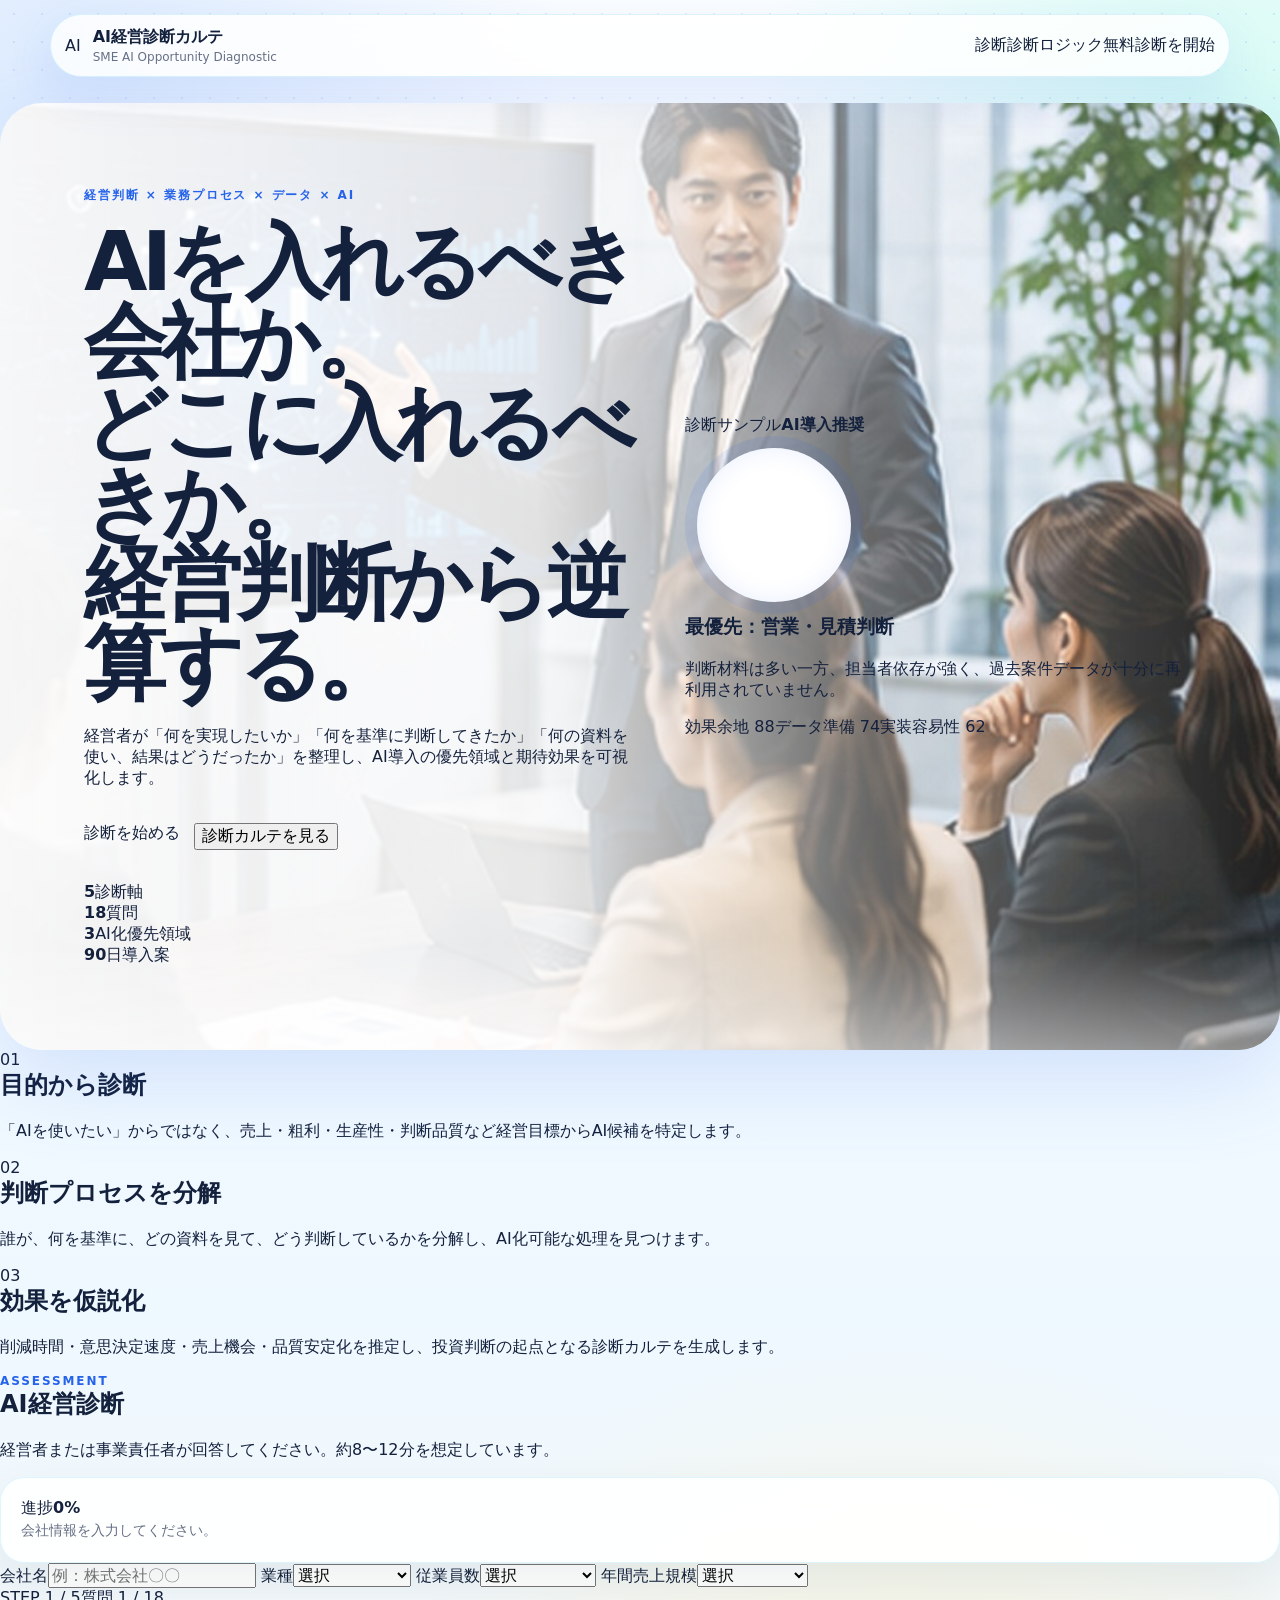
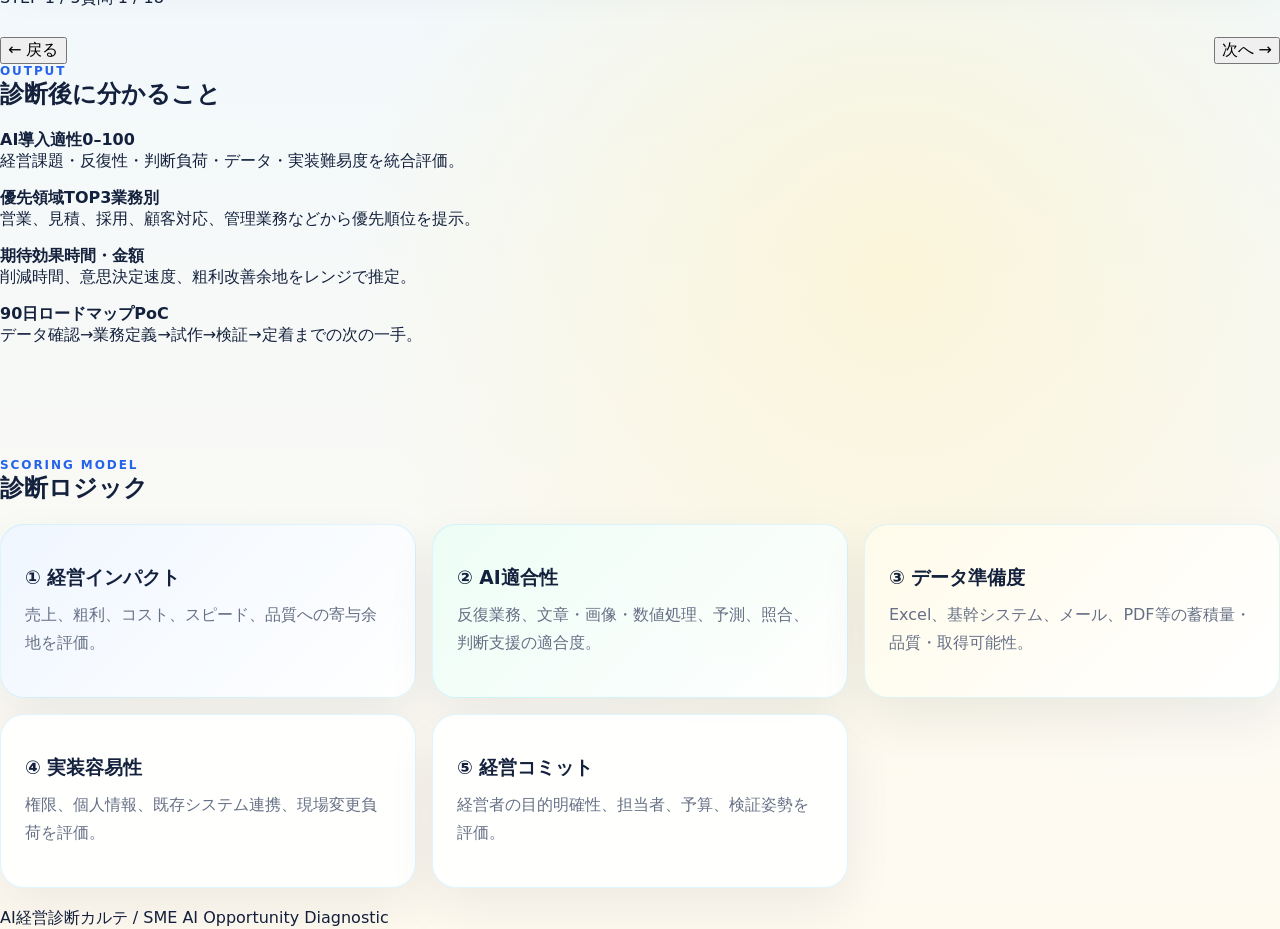
==== commit 86dacb6c: "Rebuild UI for SME AI diagnostic" ====
--- a/index.html
+++ b/index.html
@@ -2,327 +2,87 @@
 <html lang="ja">
 <head>
   <meta charset="utf-8" />
-  <meta name="viewport" content="width=device-width, initial-scale=1" />
-  <title>AI実装度チェック | AI Readiness Canvas</title>
-  <meta name="description" content="自社のAI実装度を可視化し、次に強化すべき業務・人材・ルール・実装テーマを整理する診断ツール。" />
-  <meta property="og:title" content="AI実装度チェック | AI Readiness Canvas" />
-  <meta property="og:description" content="AI活用の現在地を可視化し、次に強化すべき実践テーマと学習プランを整理します。" />
-  <meta property="og:type" content="website" />
-  <meta property="og:image" content="./ai-diagnostic-app-final-photo-refresh/assets/og-ai-readiness.jpg" />
-  <link rel="stylesheet" href="./styles.css" />
+  <meta name="viewport" content="width=device-width,initial-scale=1" />
+  <title>AI経営診断カルテ | 中小企業AI導入診断</title>
+  <meta name="description" content="経営者の意思決定・業務負荷・データ活用状況から、AI導入の優先領域と期待効果を診断するWebアプリ。" />
+  <link rel="stylesheet" href="styles.css" />
 </head>
 <body>
-  <div class="noise" aria-hidden="true"></div>
-  <header class="site-header">
-    <a class="brand" href="#top" aria-label="AI実装度チェックトップへ">
-      <span class="brand-mark">AI</span>
-      <span><strong>AI実装度チェック</strong><small>AI Readiness Canvas</small></span>
-    </a>
-    <nav class="top-nav" aria-label="主要メニュー">
-      <a href="#diagnosis">診断</a>
-      <a href="#logic">診断の見方</a>
-      <a href="#courses">実践プログラム</a>
-      <a href="#application-guide">結果の活用</a>
-      <a class="nav-cta" href="#diagnosis">チェックを開始</a>
-    </nav>
-  </header>
+<header class="site-header">
+  <a class="brand" href="#top"><span class="brand-badge">AI</span><span><strong>AI経営診断カルテ</strong><small>SME AI Opportunity Diagnostic</small></span></a>
+  <nav><a href="#diagnosis">診断</a><a href="#logic">診断ロジック</a><a class="nav-cta" href="#diagnosis">無料診断を開始</a></nav>
+</header>
+<main id="top">
+  <section class="hero">
+    <div class="hero-copy">
+      <div class="eyebrow">経営判断 × 業務プロセス × データ × AI</div>
+      <h1>AIを入れるべき会社か。<br><span>どこに入れるべきか。</span><br>経営判断から逆算する。</h1>
+      <p>経営者が「何を実現したいか」「何を基準に判断してきたか」「何の資料を使い、結果はどうだったか」を整理し、AI導入の優先領域と期待効果を可視化します。</p>
+      <div class="hero-actions"><a class="btn primary" href="#diagnosis">診断を始める</a><button class="btn secondary" data-scroll="#sample">診断カルテを見る</button></div>
+      <div class="hero-stats"><div><strong>5</strong><span>診断軸</span></div><div><strong>18</strong><span>質問</span></div><div><strong>3</strong><span>AI化優先領域</span></div><div><strong>90</strong><span>日導入案</span></div></div>
+    </div>
+    <div class="hero-card">
+      <div class="hero-card-head"><span>診断サンプル</span><b>AI導入推奨</b></div>
+      <div class="score-ring"><strong>82</strong><small>/100</small></div>
+      <h3>最優先：営業・見積判断</h3>
+      <p>判断材料は多い一方、担当者依存が強く、過去案件データが十分に再利用されていません。</p>
+      <div class="mini-bars"><span style="--w:88%">効果余地 88</span><span style="--w:74%">データ準備 74</span><span style="--w:62%">実装容易性 62</span></div>
+    </div>
+  </section>
 
-  <main id="top">
-    <section class="hero section-grid">
-      <div class="hero-copy">
-        <div class="eyebrow">AI readiness · Productivity · Implementation · Governance</div>
-        <h1>自社のAI実装度を、<br />見える化する。</h1>
-        <p class="lead">業務改善、AI実装、収益化、安全利用、人材育成の現在地を約3分で整理。次に強化すべきテーマと、90日で進める実践プランを確認できます。</p>
-        <div class="hero-actions">
-          <a class="primary-btn" href="#diagnosis">チェックを開始する</a>
-          <button class="ghost-btn" type="button" data-scroll-target="#preview">結果イメージを見る</button>
+  <section class="value-grid">
+    <article><span>01</span><h2>目的から診断</h2><p>「AIを使いたい」からではなく、売上・粗利・生産性・判断品質など経営目標からAI候補を特定します。</p></article>
+    <article><span>02</span><h2>判断プロセスを分解</h2><p>誰が、何を基準に、どの資料を見て、どう判断しているかを分解し、AI化可能な処理を見つけます。</p></article>
+    <article><span>03</span><h2>効果を仮説化</h2><p>削減時間・意思決定速度・売上機会・品質安定化を推定し、投資判断の起点となる診断カルテを生成します。</p></article>
+  </section>
+
+  <section id="diagnosis" class="diagnosis-section">
+    <div class="section-title"><div class="eyebrow">Assessment</div><h2>AI経営診断</h2><p>経営者または事業責任者が回答してください。約8〜12分を想定しています。</p></div>
+    <div class="diagnosis-layout">
+      <aside>
+        <div class="progress-card"><div><span>進捗</span><strong id="progressText">0%</strong></div><div class="progress"><i id="progressBar"></i></div><p id="progressHint">会社情報を入力してください。</p></div>
+        <div class="company-card">
+          <label>会社名<input id="companyName" placeholder="例：株式会社〇〇"></label>
+          <label>業種<select id="industry"><option value="">選択</option><option>製造</option><option>建設・不動産</option><option>卸売・小売</option><option>サービス</option><option>物流</option><option>宿泊・飲食</option><option>医療・介護</option><option>教育</option><option>IT・通信</option><option>その他</option></select></label>
+          <label>従業員数<select id="employees"><option value="">選択</option><option value="10">1〜10名</option><option value="30">11〜30名</option><option value="80">31〜100名</option><option value="200">101〜300名</option><option value="500">301名以上</option></select></label>
+          <label>年間売上規模<select id="revenue"><option value="">選択</option><option value="50">1億円未満</option><option value="300">1〜5億円</option><option value="800">5〜10億円</option><option value="2000">10〜30億円</option><option value="5000">30億円以上</option></select></label>
         </div>
-        <div class="hero-metrics" aria-label="診断で可視化する項目">
-          <div><strong>5</strong><span>重点スコア</span></div>
-          <div><strong>3</strong><span>推奨講座</span></div>
-          <div><strong>90</strong><span>日プラン</span></div>
-        </div>
-      </div>
-      <div class="hero-visual" aria-label="AI実装度チェックのビジュアルプレビュー">
-        <div class="photo-stack">
-          <figure class="photo-card photo-hero">
-            <figcaption>AI実装ロードマップ</figcaption>
-          </figure>
-          <figure class="photo-card photo-dashboard">
-            <figcaption>業務改善ダッシュボード</figcaption>
-          </figure>
-          <figure class="photo-card photo-office">
-            <figcaption>AIエージェント設計</figcaption>
-          </figure>
-        </div>
-        <div class="floating-panel">
-          <span class="pulse"></span>
-          <div><strong>AI実装度</strong><small>Readiness / 82</small></div>
-        </div>
-      </div>
-    </section>
-
-    <section class="section stats-strip" aria-label="アプリの特徴">
-      <article>
-        <span>01</span>
-        <h2>AI実装度を可視化</h2>
-        <p>業務負荷、属人化、データ整備、安全利用、推進体制をスコア化し、次に整えるべき領域を明確にします。</p>
-      </article>
-      <article>
-        <span>02</span>
-        <h2>強化テーマを整理</h2>
-        <p>収益化・業務改善・AI実装・ガバナンス・基礎理解のどこから着手すべきかを表示します。</p>
-      </article>
-      <article>
-        <span>03</span>
-        <h2>結果を社内検討に活用</h2>
-        <p>診断結果、希望テーマ、連絡先をフォーム連携し、社内共有や次回打ち合わせの材料として活用できます。</p>
-      </article>
-    </section>
-
-    <section id="diagnosis" class="section diagnostic-shell">
-      <div class="section-heading compact">
-        <div class="eyebrow">Assessment</div>
-        <h2>AI実装度チェック</h2>
-        <p>15問・約3分。1問ずつ回答すると自動で次の設問へ進みます。回答は自動保存されるため、途中で離れても続きから再開できます。</p>
-      </div>
-
-      <div class="app-layout">
-        <aside class="diagnosis-sidebar" aria-label="診断進捗">
-          <div class="progress-card">
-            <div class="progress-top"><span>進捗</span><strong id="progressText">0%</strong></div>
-            <div class="progress-bar" aria-hidden="true"><span id="progressBar"></span></div>
-            <p id="progressHint">最初の設問から回答してください。</p>
-          </div>
-          <div class="profile-card">
-            <label for="companyName">会社名 / 部署名</label>
-            <input id="companyName" placeholder="例：株式会社〇〇 DX推進室" autocomplete="organization" />
-            <label for="industry">業種</label>
-            <select id="industry">
-              <option value="未選択">選択してください</option>
-              <option>製造</option>
-              <option>小売・流通</option>
-              <option>不動産・建設</option>
-              <option>教育・人材</option>
-              <option>金融・保険</option>
-              <option>医療・介護</option>
-              <option>自治体・公共</option>
-              <option>IT・通信</option>
-              <option>その他</option>
-            </select>
-            <label for="employeeSize">従業員規模</label>
-            <select id="employeeSize">
-              <option value="未選択">選択してください</option>
-              <option>1〜30名</option>
-              <option>31〜100名</option>
-              <option>101〜300名</option>
-              <option>301〜1,000名</option>
-              <option>1,001名以上</option>
-            </select>
-          </div>
-          <div class="sidebar-note">
-            <strong>チェック後の活用</strong>
-            <p>結果画面で推奨プログラムと90日プランを確認できます。必要に応じて結果を送信し、社内検討や実施方法の確認に使えます。</p>
-          </div>
-        </aside>
-
-        <form id="assessmentForm" class="question-list" novalidate>
-          <div class="wizard">
-            <div class="wizard-head">
-              <span class="wizard-counter" id="wizardCounter">設問 1 / 15</span>
-              <div class="wizard-dots" id="wizardDots" aria-label="設問ナビゲーション"></div>
-            </div>
-            <div id="questionsContainer"></div>
-            <div class="wizard-nav">
-              <button type="button" id="prevBtn" class="ghost-btn">← 前の設問</button>
-              <span class="wizard-keys" aria-hidden="true">1〜5キーで選択 / ←→で移動</span>
-              <button type="button" id="nextBtn" class="ghost-btn">次の設問 →</button>
-            </div>
-          </div>
-          <div class="form-actions">
-            <button type="button" id="resetBtn" class="ghost-btn">リセット</button>
-            <button type="submit" id="submitDiagnosisBtn" class="primary-btn">診断結果を見る</button>
-          </div>
-        </form>
-      </div>
-    </section>
-
-    <section id="preview" class="section result-section hidden" aria-live="polite">
-      <div class="section-heading compact">
-        <div class="eyebrow">Result</div>
-        <h2>診断結果</h2>
-        <p>AI活用の現在地・強化テーマ・次の実践ステップを可視化します。</p>
-      </div>
-      <div id="resultRoot"></div>
-    </section>
-
-    <section id="logic" class="section logic-section">
-      <div class="section-heading">
-        <div class="eyebrow">Readiness design</div>
-        <h2>診断結果の見方</h2>
-        <p>診断結果は「今の状態」「先に整える領域」「次に試す実践テーマ」を分けて表示します。</p>
-      </div>
-      <div class="logic-grid">
-        <article>
-          <span class="logic-icon">△</span>
-          <h3>現在地の言語化</h3>
-          <p>業務負荷・属人化・データ分散・安全利用の課題を、社内で共有しやすい言葉に整理します。</p>
-        </article>
-        <article>
-          <span class="logic-icon">◎</span>
-          <h3>効果測定の入口化</h3>
-          <p>AI活用を感覚で終わらせず、時間削減・品質向上・売上貢献・安全利用の指標に接続します。</p>
-        </article>
-        <article>
-          <span class="logic-icon">▣</span>
-          <h3>学びの順番を整理</h3>
-          <p>基礎理解、業務改善、実装、収益化、ガバナンスのうち、いま優先すべき順番を表示します。</p>
-        </article>
-      </div>
-    </section>
-
-    <section id="application-guide" class="section application-guide">
-      <div class="section-heading">
-        <div class="eyebrow">Result sharing</div>
-        <h2>診断結果を、次のAI実装計画へ</h2>
-        <p>診断結果、希望テーマ、連絡先をGoogleフォームへ送信できます。結果を残すことで、社内共有・日程調整・実施方法の確認がしやすくなります。</p>
-      </div>
-      <div class="logic-grid">
-        <article>
-          <span class="logic-icon">01</span>
-          <h3>診断結果を確認</h3>
-          <p>AI実装度、強化テーマ、推奨プログラム、90日アクションを確認します。</p>
-        </article>
-        <article>
-          <span class="logic-icon">02</span>
-          <h3>希望テーマを選択</h3>
-          <p>資料確認、実施方法の確認、社内共有用の見積、自社テーマでの設計などを選べます。</p>
-        </article>
-        <article>
-          <span class="logic-icon">03</span>
-          <h3>フォームで記録</h3>
-          <p>診断サマリーと連絡先をフォーム回答として記録。スプレッドシートで管理できます。</p>
-        </article>
-      </div>
-    </section>
-
-    <section id="courses" class="section courses-section">
-      <div class="section-heading">
-        <div class="eyebrow">Practice programs</div>
-        <h2>AI実装度に応じた実践プログラム</h2>
-        <p>診断結果に応じて表示するプログラムです。基礎理解から業務実装、収益化、安全利用まで段階的に選べます。</p>
-      </div>
-      <div id="courseCatalog" class="course-catalog"></div>
-    </section>
-  </main>
-
-  <footer class="site-footer">
-    <div>
-      <strong>AI実装度チェック</strong>
-      <p>AI Readiness Canvas / GitHub Pages ready</p>
-    </div>
-    <a href="#top">ページ上部へ</a>
-  </footer>
-
-  <template id="resultTemplate">
-    <div class="result-grid">
-      <section class="score-hero">
-        <div class="score-ring" id="urgencyRing"><span id="urgencyScore">0</span></div>
-        <div>
-          <div class="eyebrow">AI Readiness Score</div>
-          <h3 id="resultTitle">AI実装度スコア</h3>
-          <p id="resultSummary"></p>
-          <div class="result-badges" id="resultBadges"></div>
-        </div>
-      </section>
-      <section class="radar-card">
-        <canvas id="radarCanvas" width="520" height="360" aria-label="診断スコアのレーダーチャート"></canvas>
-        <div class="radar-legend" id="radarLegend"></div>
-      </section>
-    </div>
-    <div class="risk-message" id="riskMessage"></div>
-    <div class="kpi-grid" id="kpiGrid"></div>
-    <div class="recommendation-block">
-      <div class="section-heading compact align-left">
-        <div class="eyebrow">Recommended practice path</div>
-        <h2>推奨実践プログラム TOP3</h2>
-        <p>スコアに基づき、最初に整えるべきテーマと次に展開する実践プログラムを提示します。</p>
-      </div>
-      <div id="recommendations" class="recommendations"></div>
-    </div>
-    <div class="roadmap-block">
-      <div class="section-heading compact align-left">
-        <div class="eyebrow">90 days action</div>
-        <h2>90日アクションプラン</h2>
-      </div>
-      <div id="roadmap" class="roadmap"></div>
-    </div>
-    <div id="application" class="application-block">
-      <div class="section-heading compact align-left">
-        <div class="eyebrow">Next step</div>
-        <h2>AI実装プランの共有</h2>
-        <p>診断結果を添えて送信できます。実施方法、対象者、期間、社内共有用の資料確認に活用できます。</p>
-      </div>
-      <form id="applicationForm" class="application-form" novalidate>
-        <div class="form-grid-2">
-          <label>
-            <span>お名前 <b>必須</b></span>
-            <input id="contactName" name="contactName" placeholder="例：山田 太郎" autocomplete="name" required />
-          </label>
-          <label>
-            <span>メールアドレス <b>必須</b></span>
-            <input id="contactEmail" name="contactEmail" type="email" placeholder="example@company.co.jp" autocomplete="email" required />
-          </label>
-          <label>
-            <span>電話番号</span>
-            <input id="contactPhone" name="contactPhone" placeholder="03-0000-0000" autocomplete="tel" />
-          </label>
-          <label>
-            <span>役職 / 部署</span>
-            <input id="contactRole" name="contactRole" placeholder="例：人事部 / DX推進室 / 代表取締役" />
-          </label>
-          <label>
-            <span>確認したい内容 <b>必須</b></span>
-            <select id="requestType" name="requestType" required>
-              <option value="">選択してください</option>
-              <option>資料請求</option>
-              <option>実施方法を確認したい</option>
-              <option>実践プログラムを検討したい</option>
-              <option>社内共有用の見積を確認したい</option>
-              <option>自社テーマで設計したい</option>
-            </select>
-          </label>
-          <label>
-            <span>希望講座</span>
-            <select id="desiredCourse" name="desiredCourse"></select>
-          </label>
-        </div>
-        <label class="full-field">
-          <span>補足・実施したいテーマ</span>
-          <textarea id="applicationNote" name="applicationNote" rows="4" placeholder="例：管理職向けに短時間で実施したい / まずは営業部門でAI活用を試したい / オンデマンドと対面を組み合わせたい"></textarea>
-        </label>
-        <label class="consent-field">
-          <input id="privacyConsent" type="checkbox" required />
-          <span>入力内容と診断結果を、実施方法の確認・日程調整・社内共有用資料作成のために送信することに同意します。</span>
-        </label>
-        <div class="application-summary" id="applicationSummary"></div>
-        <div class="result-actions application-actions">
-          <button id="submitApplicationBtn" class="primary-btn" type="submit">AI実装プランとして送信する</button>
-          <button id="copyApplicationBtn" class="ghost-btn" type="button">送信内容をコピー</button>
-        </div>
-        <p class="form-status" id="formStatus" role="status"></p>
+      </aside>
+      <form id="diagnosisForm" class="wizard">
+        <div class="wizard-top"><span id="stepLabel">STEP 1 / 5</span><span id="questionLabel">質問 1 / 18</span></div>
+        <div id="questionRoot"></div>
+        <div class="wizard-nav"><button type="button" class="btn secondary" id="prevBtn">← 戻る</button><button type="button" class="btn primary" id="nextBtn">次へ →</button></div>
       </form>
     </div>
+  </section>
 
-    <div class="result-actions">
-      <button id="copyResultBtn" class="primary-btn" type="button">診断結果をコピー</button>
-      <button id="downloadJsonBtn" class="ghost-btn" type="button">JSON保存</button>
-      <button id="goApplicationBtn" class="primary-btn" type="button">結果を共有する</button>
-      <button id="printBtn" class="ghost-btn" type="button">印刷 / PDF化</button>
-      <button id="retakeBtn" class="ghost-btn" type="button">もう一度診断する</button>
+  <section id="result" class="result-section hidden">
+    <div class="section-title"><div class="eyebrow">Diagnostic chart</div><h2>AI経営診断カルテ</h2><p>以下は入力内容から算出した導入仮説です。数値はPoC前の概算であり、実績値を保証するものではありません。</p></div>
+    <div id="resultRoot"></div>
+  </section>
+
+  <section id="sample" class="sample-section">
+    <div class="section-title"><div class="eyebrow">Output</div><h2>診断後に分かること</h2></div>
+    <div class="sample-grid">
+      <article><b>AI導入適性</b><strong>0–100</strong><p>経営課題・反復性・判断負荷・データ・実装難易度を統合評価。</p></article>
+      <article><b>優先領域TOP3</b><strong>業務別</strong><p>営業、見積、採用、顧客対応、管理業務などから優先順位を提示。</p></article>
+      <article><b>期待効果</b><strong>時間・金額</strong><p>削減時間、意思決定速度、粗利改善余地をレンジで推定。</p></article>
+      <article><b>90日ロードマップ</b><strong>PoC</strong><p>データ確認→業務定義→試作→検証→定着までの次の一手。</p></article>
     </div>
-  </template>
+  </section>
 
-  <script src="./script.js"></script>
+  <section id="logic" class="logic-section">
+    <div class="section-title"><div class="eyebrow">Scoring model</div><h2>診断ロジック</h2></div>
+    <div class="logic-grid">
+      <article><h3>① 経営インパクト</h3><p>売上、粗利、コスト、スピード、品質への寄与余地を評価。</p></article>
+      <article><h3>② AI適合性</h3><p>反復業務、文章・画像・数値処理、予測、照合、判断支援の適合度。</p></article>
+      <article><h3>③ データ準備度</h3><p>Excel、基幹システム、メール、PDF等の蓄積量・品質・取得可能性。</p></article>
+      <article><h3>④ 実装容易性</h3><p>権限、個人情報、既存システム連携、現場変更負荷を評価。</p></article>
+      <article><h3>⑤ 経営コミット</h3><p>経営者の目的明確性、担当者、予算、検証姿勢を評価。</p></article>
+    </div>
+  </section>
+</main>
+<footer>AI経営診断カルテ / SME AI Opportunity Diagnostic</footer>
+<script src="script.js"></script>
 </body>
 </html>
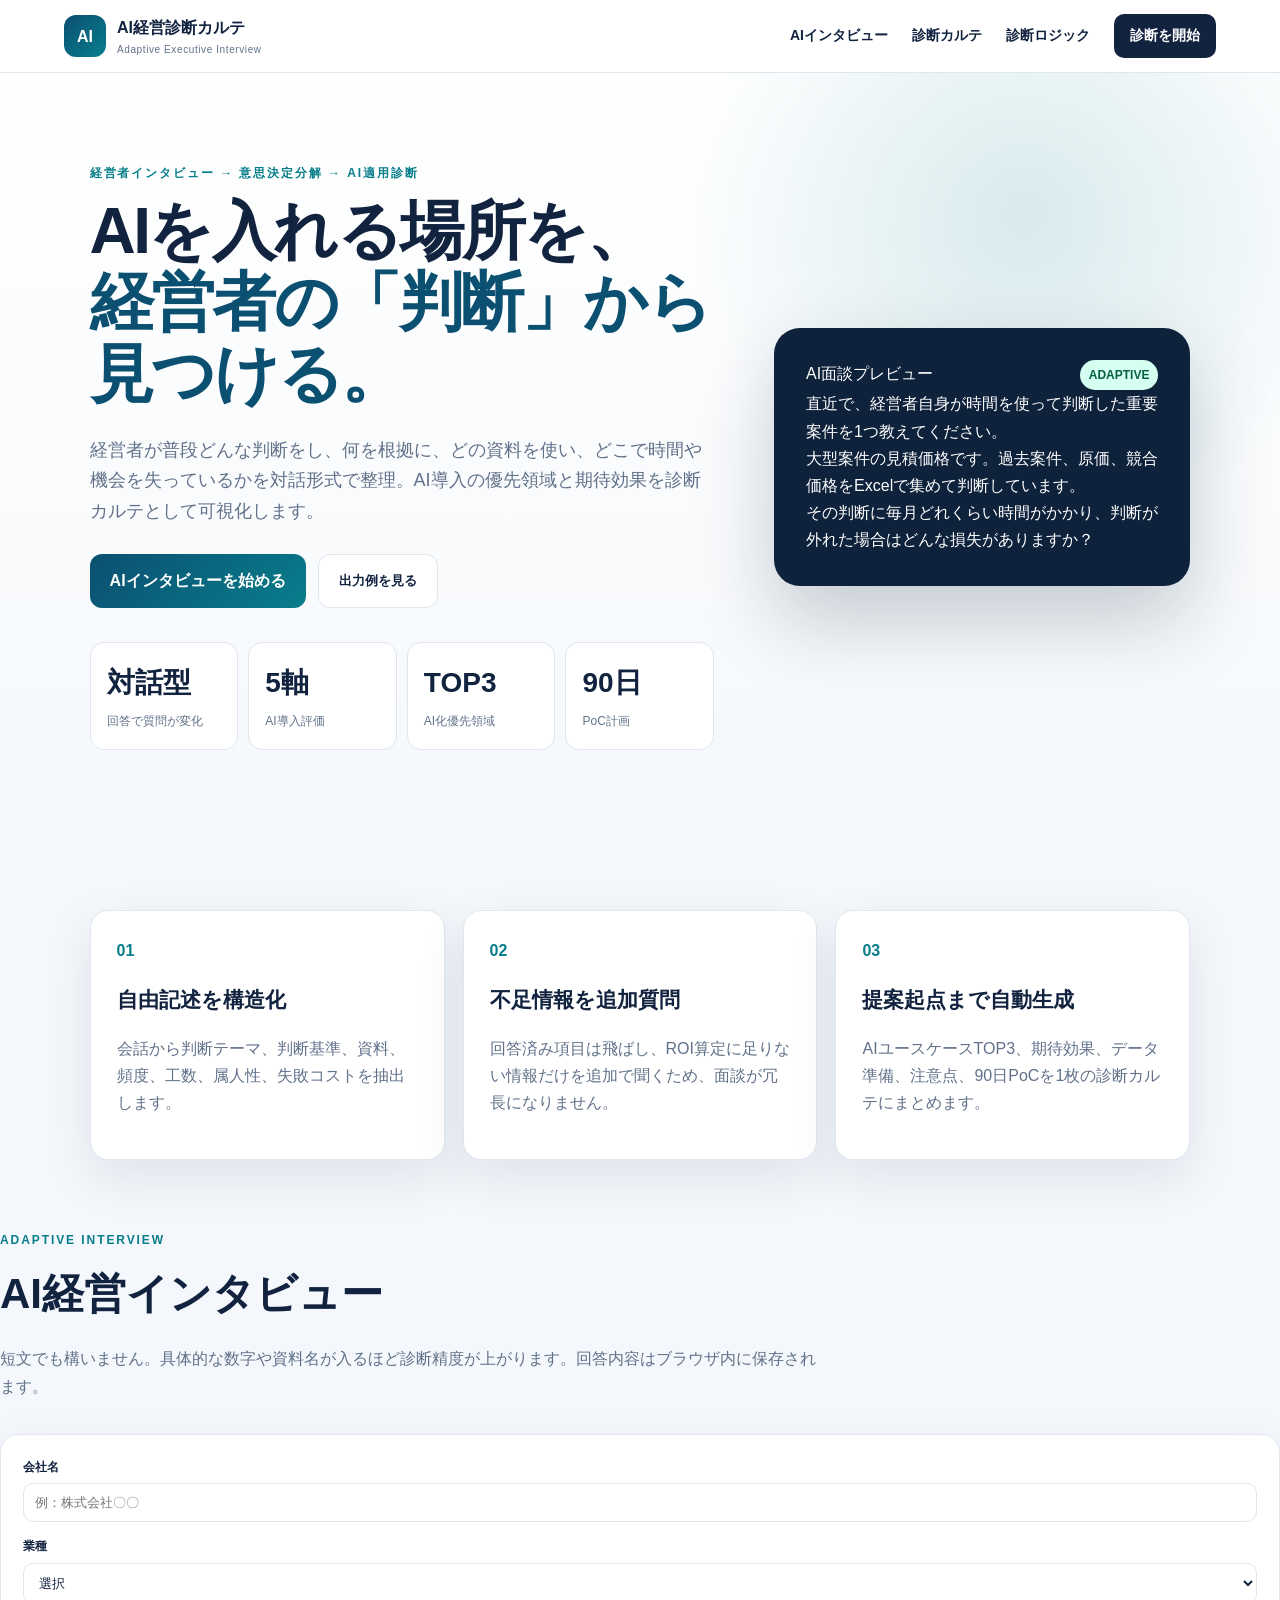
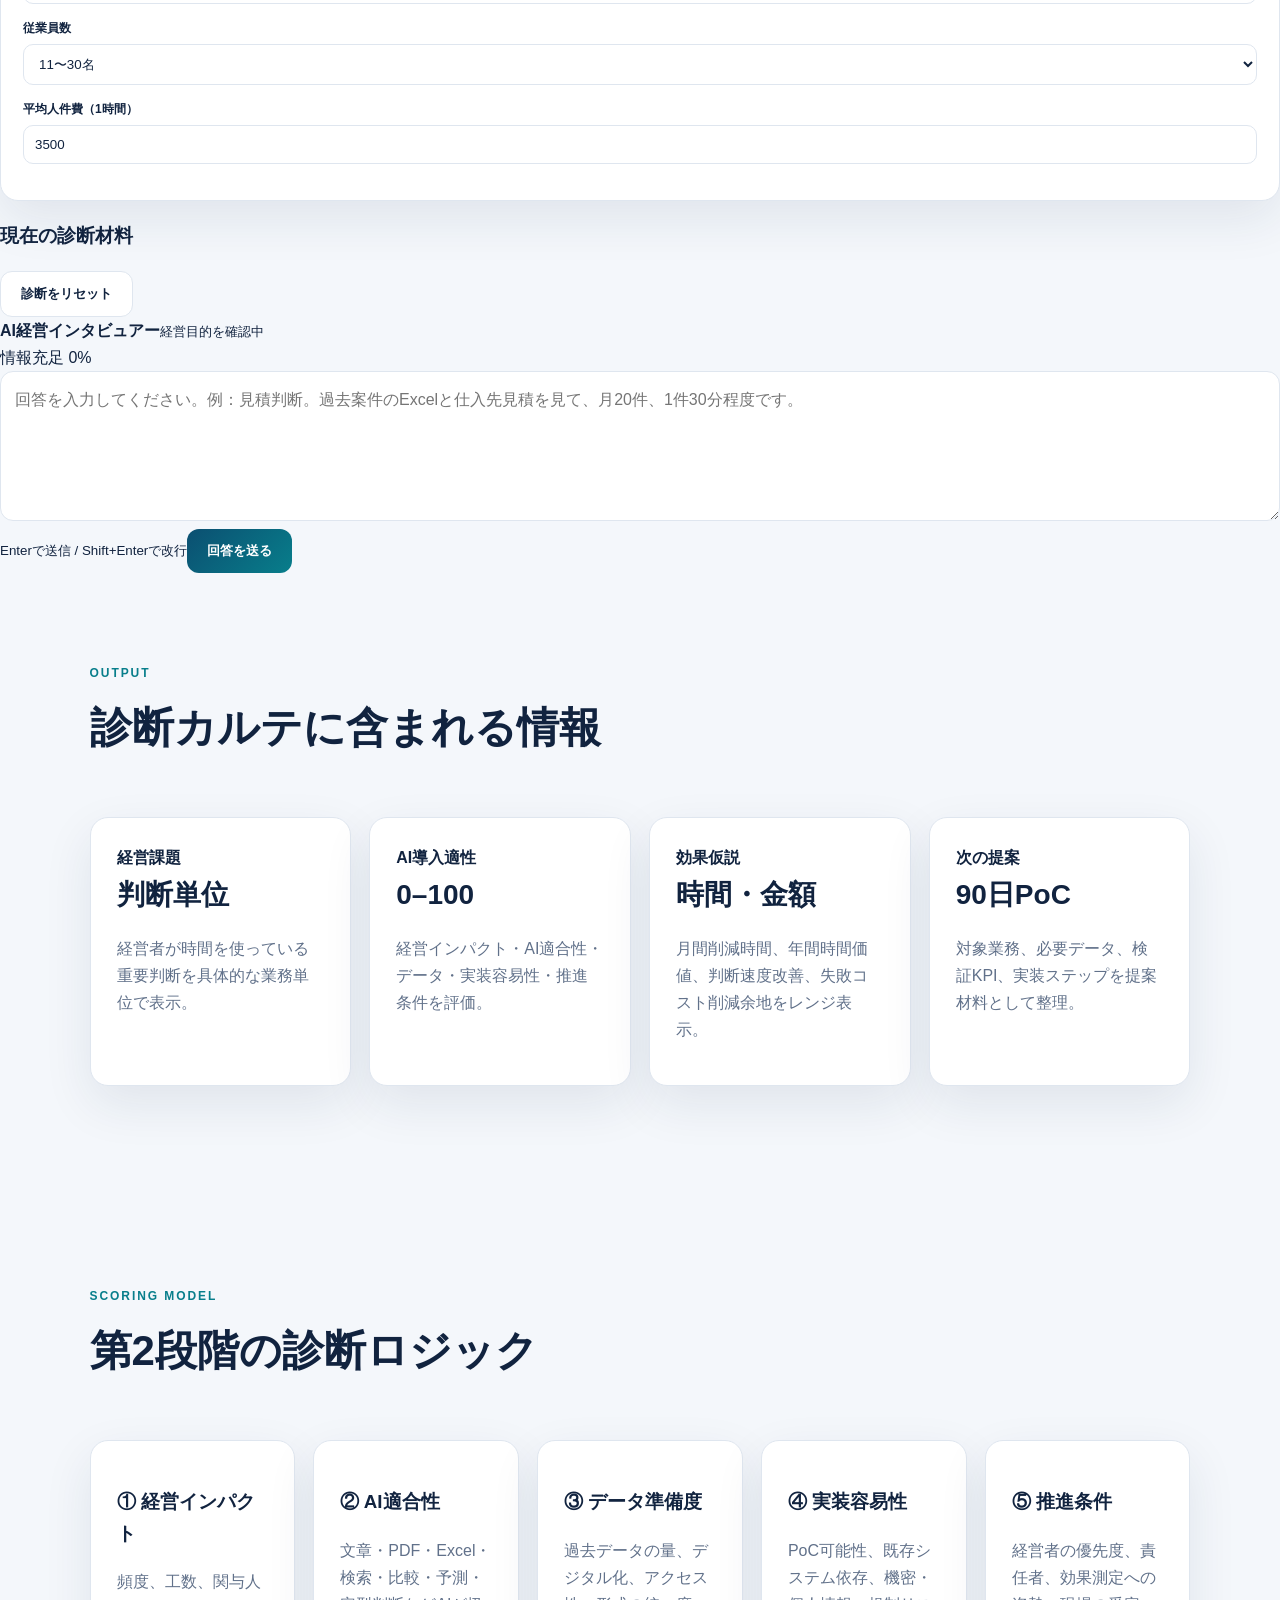
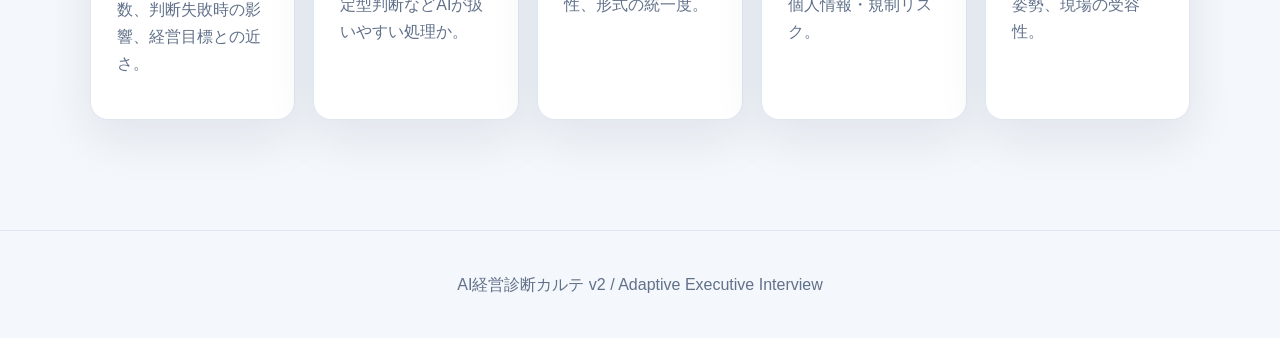
==== commit b75c3dd4: "Add adaptive executive interview UI" ====
--- a/index.html
+++ b/index.html
@@ -3,86 +3,83 @@
 <head>
   <meta charset="utf-8" />
   <meta name="viewport" content="width=device-width,initial-scale=1" />
-  <title>AI経営診断カルテ | 中小企業AI導入診断</title>
-  <meta name="description" content="経営者の意思決定・業務負荷・データ活用状況から、AI導入の優先領域と期待効果を診断するWebアプリ。" />
+  <title>AI経営診断カルテ | AIインタビュー型診断</title>
+  <meta name="description" content="経営者への対話型インタビューから、AI導入優先領域・期待効果・90日PoCを自動生成する中小企業向けAI経営診断。" />
   <link rel="stylesheet" href="styles.css" />
 </head>
 <body>
 <header class="site-header">
-  <a class="brand" href="#top"><span class="brand-badge">AI</span><span><strong>AI経営診断カルテ</strong><small>SME AI Opportunity Diagnostic</small></span></a>
-  <nav><a href="#diagnosis">診断</a><a href="#logic">診断ロジック</a><a class="nav-cta" href="#diagnosis">無料診断を開始</a></nav>
+  <a class="brand" href="#top"><span class="brand-badge">AI</span><span><strong>AI経営診断カルテ</strong><small>Adaptive Executive Interview</small></span></a>
+  <nav><a href="#interview">AIインタビュー</a><a href="#result">診断カルテ</a><a href="#logic">診断ロジック</a><a class="nav-cta" href="#interview">診断を開始</a></nav>
 </header>
 <main id="top">
   <section class="hero">
     <div class="hero-copy">
-      <div class="eyebrow">経営判断 × 業務プロセス × データ × AI</div>
-      <h1>AIを入れるべき会社か。<br><span>どこに入れるべきか。</span><br>経営判断から逆算する。</h1>
-      <p>経営者が「何を実現したいか」「何を基準に判断してきたか」「何の資料を使い、結果はどうだったか」を整理し、AI導入の優先領域と期待効果を可視化します。</p>
-      <div class="hero-actions"><a class="btn primary" href="#diagnosis">診断を始める</a><button class="btn secondary" data-scroll="#sample">診断カルテを見る</button></div>
-      <div class="hero-stats"><div><strong>5</strong><span>診断軸</span></div><div><strong>18</strong><span>質問</span></div><div><strong>3</strong><span>AI化優先領域</span></div><div><strong>90</strong><span>日導入案</span></div></div>
+      <div class="eyebrow">経営者インタビュー → 意思決定分解 → AI適用診断</div>
+      <h1>AIを入れる場所を、<br><span>経営者の「判断」から見つける。</span></h1>
+      <p>経営者が普段どんな判断をし、何を根拠に、どの資料を使い、どこで時間や機会を失っているかを対話形式で整理。AI導入の優先領域と期待効果を診断カルテとして可視化します。</p>
+      <div class="hero-actions"><a class="btn primary" href="#interview">AIインタビューを始める</a><button class="btn secondary" data-scroll="#sample">出力例を見る</button></div>
+      <div class="hero-stats"><div><strong>対話型</strong><span>回答で質問が変化</span></div><div><strong>5軸</strong><span>AI導入評価</span></div><div><strong>TOP3</strong><span>AI化優先領域</span></div><div><strong>90日</strong><span>PoC計画</span></div></div>
     </div>
     <div class="hero-card">
-      <div class="hero-card-head"><span>診断サンプル</span><b>AI導入推奨</b></div>
-      <div class="score-ring"><strong>82</strong><small>/100</small></div>
-      <h3>最優先：営業・見積判断</h3>
-      <p>判断材料は多い一方、担当者依存が強く、過去案件データが十分に再利用されていません。</p>
-      <div class="mini-bars"><span style="--w:88%">効果余地 88</span><span style="--w:74%">データ準備 74</span><span style="--w:62%">実装容易性 62</span></div>
+      <div class="hero-card-head"><span>AI面談プレビュー</span><b>ADAPTIVE</b></div>
+      <div class="chat-preview"><div class="bubble ai">直近で、経営者自身が時間を使って判断した重要案件を1つ教えてください。</div><div class="bubble user">大型案件の見積価格です。過去案件、原価、競合価格をExcelで集めて判断しています。</div><div class="bubble ai">その判断に毎月どれくらい時間がかかり、判断が外れた場合はどんな損失がありますか？</div></div>
     </div>
   </section>
 
   <section class="value-grid">
-    <article><span>01</span><h2>目的から診断</h2><p>「AIを使いたい」からではなく、売上・粗利・生産性・判断品質など経営目標からAI候補を特定します。</p></article>
-    <article><span>02</span><h2>判断プロセスを分解</h2><p>誰が、何を基準に、どの資料を見て、どう判断しているかを分解し、AI化可能な処理を見つけます。</p></article>
-    <article><span>03</span><h2>効果を仮説化</h2><p>削減時間・意思決定速度・売上機会・品質安定化を推定し、投資判断の起点となる診断カルテを生成します。</p></article>
+    <article><span>01</span><h2>自由記述を構造化</h2><p>会話から判断テーマ、判断基準、資料、頻度、工数、属人性、失敗コストを抽出します。</p></article>
+    <article><span>02</span><h2>不足情報を追加質問</h2><p>回答済み項目は飛ばし、ROI算定に足りない情報だけを追加で聞くため、面談が冗長になりません。</p></article>
+    <article><span>03</span><h2>提案起点まで自動生成</h2><p>AIユースケースTOP3、期待効果、データ準備、注意点、90日PoCを1枚の診断カルテにまとめます。</p></article>
   </section>
 
-  <section id="diagnosis" class="diagnosis-section">
-    <div class="section-title"><div class="eyebrow">Assessment</div><h2>AI経営診断</h2><p>経営者または事業責任者が回答してください。約8〜12分を想定しています。</p></div>
-    <div class="diagnosis-layout">
+  <section id="interview" class="interview-section">
+    <div class="section-title"><div class="eyebrow">Adaptive interview</div><h2>AI経営インタビュー</h2><p>短文でも構いません。具体的な数字や資料名が入るほど診断精度が上がります。回答内容はブラウザ内に保存されます。</p></div>
+    <div class="interview-layout">
       <aside>
-        <div class="progress-card"><div><span>進捗</span><strong id="progressText">0%</strong></div><div class="progress"><i id="progressBar"></i></div><p id="progressHint">会社情報を入力してください。</p></div>
         <div class="company-card">
           <label>会社名<input id="companyName" placeholder="例：株式会社〇〇"></label>
           <label>業種<select id="industry"><option value="">選択</option><option>製造</option><option>建設・不動産</option><option>卸売・小売</option><option>サービス</option><option>物流</option><option>宿泊・飲食</option><option>医療・介護</option><option>教育</option><option>IT・通信</option><option>その他</option></select></label>
-          <label>従業員数<select id="employees"><option value="">選択</option><option value="10">1〜10名</option><option value="30">11〜30名</option><option value="80">31〜100名</option><option value="200">101〜300名</option><option value="500">301名以上</option></select></label>
-          <label>年間売上規模<select id="revenue"><option value="">選択</option><option value="50">1億円未満</option><option value="300">1〜5億円</option><option value="800">5〜10億円</option><option value="2000">10〜30億円</option><option value="5000">30億円以上</option></select></label>
+          <label>従業員数<select id="employees"><option value="30">11〜30名</option><option value="10">1〜10名</option><option value="80">31〜100名</option><option value="200">101〜300名</option><option value="500">301名以上</option></select></label>
+          <label>平均人件費（1時間）<input id="hourlyCost" type="number" min="1000" step="100" value="3500"></label>
         </div>
+        <div class="signal-card"><h3>現在の診断材料</h3><div id="signalList"></div></div>
+        <button class="btn secondary full" id="resetInterview">診断をリセット</button>
       </aside>
-      <form id="diagnosisForm" class="wizard">
-        <div class="wizard-top"><span id="stepLabel">STEP 1 / 5</span><span id="questionLabel">質問 1 / 18</span></div>
-        <div id="questionRoot"></div>
-        <div class="wizard-nav"><button type="button" class="btn secondary" id="prevBtn">← 戻る</button><button type="button" class="btn primary" id="nextBtn">次へ →</button></div>
-      </form>
+      <div class="chat-shell">
+        <div class="chat-head"><div><strong>AI経営インタビュアー</strong><small id="phaseLabel">経営目的を確認中</small></div><span id="coverageBadge">情報充足 0%</span></div>
+        <div id="chatLog" class="chat-log" aria-live="polite"></div>
+        <div id="quickChoices" class="quick-choices"></div>
+        <form id="chatForm" class="chat-form">
+          <textarea id="chatInput" rows="3" placeholder="回答を入力してください。例：見積判断。過去案件のExcelと仕入先見積を見て、月20件、1件30分程度です。"></textarea>
+          <div class="chat-actions"><small>Enterで送信 / Shift+Enterで改行</small><button class="btn primary" type="submit">回答を送る</button></div>
+        </form>
+      </div>
     </div>
   </section>
 
+  <section id="readiness" class="readiness-section hidden">
+    <div class="section-title"><div class="eyebrow">Implementation readiness</div><h2>導入条件を4項目だけ確認</h2><p>インタビュー結果に、実装可否を左右するデータ・責任者・PoC・リスク条件を加えます。</p></div>
+    <div id="readinessRoot" class="readiness-grid"></div>
+    <div class="center"><button id="generateBtn" class="btn primary big">AI経営診断カルテを生成</button></div>
+  </section>
+
   <section id="result" class="result-section hidden">
-    <div class="section-title"><div class="eyebrow">Diagnostic chart</div><h2>AI経営診断カルテ</h2><p>以下は入力内容から算出した導入仮説です。数値はPoC前の概算であり、実績値を保証するものではありません。</p></div>
+    <div class="section-title"><div class="eyebrow">Diagnostic chart</div><h2>AI経営診断カルテ</h2><p>入力内容をもとにした導入仮説です。効果額はPoC前の推定レンジであり、保証値ではありません。</p></div>
     <div id="resultRoot"></div>
   </section>
 
   <section id="sample" class="sample-section">
-    <div class="section-title"><div class="eyebrow">Output</div><h2>診断後に分かること</h2></div>
-    <div class="sample-grid">
-      <article><b>AI導入適性</b><strong>0–100</strong><p>経営課題・反復性・判断負荷・データ・実装難易度を統合評価。</p></article>
-      <article><b>優先領域TOP3</b><strong>業務別</strong><p>営業、見積、採用、顧客対応、管理業務などから優先順位を提示。</p></article>
-      <article><b>期待効果</b><strong>時間・金額</strong><p>削減時間、意思決定速度、粗利改善余地をレンジで推定。</p></article>
-      <article><b>90日ロードマップ</b><strong>PoC</strong><p>データ確認→業務定義→試作→検証→定着までの次の一手。</p></article>
-    </div>
+    <div class="section-title"><div class="eyebrow">Output</div><h2>診断カルテに含まれる情報</h2></div>
+    <div class="sample-grid"><article><b>経営課題</b><strong>判断単位</strong><p>経営者が時間を使っている重要判断を具体的な業務単位で表示。</p></article><article><b>AI導入適性</b><strong>0–100</strong><p>経営インパクト・AI適合性・データ・実装容易性・推進条件を評価。</p></article><article><b>効果仮説</b><strong>時間・金額</strong><p>月間削減時間、年間時間価値、判断速度改善、失敗コスト削減余地をレンジ表示。</p></article><article><b>次の提案</b><strong>90日PoC</strong><p>対象業務、必要データ、検証KPI、実装ステップを提案材料として整理。</p></article></div>
   </section>
 
   <section id="logic" class="logic-section">
-    <div class="section-title"><div class="eyebrow">Scoring model</div><h2>診断ロジック</h2></div>
-    <div class="logic-grid">
-      <article><h3>① 経営インパクト</h3><p>売上、粗利、コスト、スピード、品質への寄与余地を評価。</p></article>
-      <article><h3>② AI適合性</h3><p>反復業務、文章・画像・数値処理、予測、照合、判断支援の適合度。</p></article>
-      <article><h3>③ データ準備度</h3><p>Excel、基幹システム、メール、PDF等の蓄積量・品質・取得可能性。</p></article>
-      <article><h3>④ 実装容易性</h3><p>権限、個人情報、既存システム連携、現場変更負荷を評価。</p></article>
-      <article><h3>⑤ 経営コミット</h3><p>経営者の目的明確性、担当者、予算、検証姿勢を評価。</p></article>
-    </div>
+    <div class="section-title"><div class="eyebrow">Scoring model</div><h2>第2段階の診断ロジック</h2></div>
+    <div class="logic-grid"><article><h3>① 経営インパクト</h3><p>頻度、工数、関与人数、判断失敗時の影響、経営目標との近さ。</p></article><article><h3>② AI適合性</h3><p>文章・PDF・Excel・検索・比較・予測・定型判断などAIが扱いやすい処理か。</p></article><article><h3>③ データ準備度</h3><p>過去データの量、デジタル化、アクセス性、形式の統一度。</p></article><article><h3>④ 実装容易性</h3><p>PoC可能性、既存システム依存、機密・個人情報・規制リスク。</p></article><article><h3>⑤ 推進条件</h3><p>経営者の優先度、責任者、効果測定への姿勢、現場の受容性。</p></article></div>
   </section>
 </main>
-<footer>AI経営診断カルテ / SME AI Opportunity Diagnostic</footer>
+<footer>AI経営診断カルテ v2 / Adaptive Executive Interview</footer>
 <script src="script.js"></script>
 </body>
 </html>
--- a/styles.css
+++ b/styles.css
@@ -1,449 +1 @@
-:root {
-  color-scheme: light;
-  --bg: #fffaf0;
-  --panel: rgba(255, 255, 255, 0.86);
-  --panel-strong: rgba(255, 255, 255, 0.96);
-  --line: rgba(30, 64, 175, 0.12);
-  --line-strong: rgba(37, 99, 235, 0.42);
-  --text: #172033;
-  --muted: #64748b;
-  --soft: #334155;
-  --accent: #2563eb;
-  --accent-2: #14b8a6;
-  --accent-3: #f59e0b;
-  --danger: #ef4444;
-  --warning: #f59e0b;
-  --mint: #dcfce7;
-  --sky: #e0f2fe;
-  --yellow: #fef3c7;
-  --lav: #ede9fe;
-  --radius-xl: 34px;
-  --radius-lg: 24px;
-  --radius-md: 16px;
-  --shadow: 0 24px 70px rgba(37, 99, 235, 0.13);
-  --max: 1180px;
-  font-family: Inter, ui-sans-serif, system-ui, -apple-system, BlinkMacSystemFont, "Segoe UI", "Hiragino Kaku Gothic ProN", "Yu Gothic", Meiryo, sans-serif;
-}
-* { box-sizing: border-box; }
-html { scroll-behavior: smooth; }
-body {
-  margin: 0;
-  min-height: 100vh;
-  background:
-    radial-gradient(circle at 8% 4%, rgba(255, 237, 213, .95), transparent 32rem),
-    radial-gradient(circle at 90% 8%, rgba(219, 234, 254, .95), transparent 34rem),
-    radial-gradient(circle at 75% 70%, rgba(220, 252, 231, .72), transparent 30rem),
-    linear-gradient(180deg, #fffaf0 0%, #f8fbff 48%, #ffffff 100%);
-  color: var(--text);
-  overflow-x: hidden;
-}
-body::before {
-  content: "";
-  position: fixed;
-  inset: 0;
-  pointer-events: none;
-  background-image: radial-gradient(rgba(37,99,235,.12) 1px, transparent 1px);
-  background-size: 28px 28px;
-  mask-image: linear-gradient(to bottom, black, transparent 72%);
-  z-index: -2;
-}
-.noise { display: none; }
-a { color: inherit; text-decoration: none; }
-button, input, select, textarea { font: inherit; }
-button { cursor: pointer; }
-.site-header {
-  position: sticky; top: 0; z-index: 20;
-  display: flex; align-items: center; justify-content: space-between;
-  width: min(var(--max), calc(100% - 32px));
-  margin: 14px auto 0; padding: 12px 14px;
-  border: 1px solid rgba(37,99,235,.12); border-radius: 999px;
-  background: rgba(255,255,255,.78); backdrop-filter: blur(22px);
-  box-shadow: 0 12px 38px rgba(15,23,42,.08);
-}
-.brand { display: flex; gap: 12px; align-items: center; }
-.brand-mark { display: grid; place-items: center; width: 42px; height: 42px; border-radius: 15px; color: #fff; font-weight: 950; letter-spacing: -.04em; background: linear-gradient(135deg, var(--accent), var(--accent-2)); box-shadow: 0 10px 28px rgba(37,99,235,.24); }
-.brand small { display: block; color: var(--muted); font-size: 12px; margin-top: 2px; }
-.top-nav { display: flex; align-items: center; gap: 6px; }
-.top-nav a { color: var(--soft); padding: 10px 13px; border-radius: 999px; font-size: 14px; }
-.top-nav a:hover { background: rgba(37,99,235,.08); }
-.top-nav .nav-cta { color: #fff; background: linear-gradient(135deg, var(--accent), var(--accent-2)); font-weight: 850; }
-.section, .section-grid { width: min(var(--max), calc(100% - 32px)); margin: 0 auto; }
-.hero { min-height: 720px; display: grid; grid-template-columns: minmax(0, 1.04fr) minmax(320px, .96fr); align-items: center; gap: 48px; padding: 70px 0 54px; }
-.eyebrow { color: var(--accent); text-transform: uppercase; letter-spacing: .16em; font-size: 12px; font-weight: 900; }
-h1, h2, h3, p { margin-top: 0; }
-h1 { margin: 18px 0 22px; font-size: clamp(42px, 7vw, 82px); line-height: .98; letter-spacing: -.07em; }
-.lead { max-width: 720px; color: var(--soft); font-size: clamp(16px, 2vw, 20px); line-height: 1.9; }
-.hero-actions { display: flex; gap: 14px; flex-wrap: wrap; margin: 34px 0 32px; }
-.primary-btn, .ghost-btn { display: inline-flex; align-items: center; justify-content: center; gap: 8px; min-height: 50px; padding: 0 20px; border-radius: 999px; border: 1px solid transparent; font-weight: 850; transition: transform .2s ease, border-color .2s ease, background .2s ease; }
-.primary-btn { color: #fff; background: linear-gradient(135deg, var(--accent), var(--accent-2)); box-shadow: 0 16px 40px rgba(37,99,235,.20); }
-.ghost-btn { color: var(--accent); background: rgba(255,255,255,.76); border-color: rgba(37,99,235,.18); }
-.primary-btn:hover, .ghost-btn:hover { transform: translateY(-2px); }
-.hero-metrics { display: flex; gap: 12px; flex-wrap: wrap; }
-.hero-metrics div { min-width: 126px; padding: 16px; border: 1px solid var(--line); border-radius: 20px; background: rgba(255,255,255,.72); box-shadow: 0 14px 34px rgba(15,23,42,.06); }
-.hero-metrics strong { display: block; font-size: 32px; letter-spacing: -.06em; color: var(--accent); }
-.hero-metrics span { color: var(--muted); font-size: 13px; }
-.hero-visual { position: relative; min-height: 560px; }
-.photo-stack { position: absolute; inset: 0; }
-.photo-card { position: absolute; overflow: hidden; margin: 0; border: 1px solid rgba(37,99,235,.10); border-radius: 34px; background-position: center; background-size: cover; box-shadow: var(--shadow); }
-.photo-card::before { content: ""; position: absolute; inset: 0; background: linear-gradient(180deg, transparent 48%, rgba(15,23,42,.22) 100%); }
-.photo-card figcaption { position: absolute; bottom: 18px; left: 18px; padding: 9px 12px; border-radius: 999px; background: rgba(255,255,255,.72); color: #1e3a8a; font-size: 12px; letter-spacing: .08em; text-transform: uppercase; backdrop-filter: blur(10px); font-weight: 850; }
-.photo-hero { width: 74%; height: 66%; right: 0; top: 20px; background-image: url('./ai-diagnostic-app-final-photo-refresh/assets/scene-ai-project.jpg'); }
-.photo-dashboard { width: 52%; height: 42%; left: 0; bottom: 0; background-image: url('./ai-diagnostic-app-final-photo-refresh/assets/scene-excel.jpg'); }
-.photo-office { width: 42%; height: 33%; right: 22px; bottom: 38px; background-image: url('./ai-diagnostic-app-final-photo-refresh/assets/scene-ai-agent.jpg'); }
-.floating-panel { position: absolute; right: 26px; top: 70%; display: flex; align-items: center; gap: 12px; padding: 18px 20px; border: 1px solid rgba(37,99,235,.14); border-radius: 22px; background: rgba(255,255,255,.82); backdrop-filter: blur(18px); box-shadow: 0 20px 46px rgba(15,23,42,.11); }
-.floating-panel small { display: block; color: var(--accent-2); margin-top: 2px; font-weight: 800; }
-.pulse { width: 13px; height: 13px; border-radius: 50%; background: var(--accent-2); box-shadow: 0 0 0 0 rgba(20,184,166,.62); animation: pulse 1.8s infinite; }
-@keyframes pulse { 70% { box-shadow: 0 0 0 16px rgba(20,184,166,0); } 100% { box-shadow: 0 0 0 0 rgba(20,184,166,0); } }
-.stats-strip { display: grid; grid-template-columns: repeat(3, 1fr); gap: 16px; margin-top: -38px; }
-.stats-strip article, .logic-grid article, .question-card, .progress-card, .profile-card, .sidebar-note, .radar-card, .score-hero, .kpi-card, .course-card, .recommendation-card, .roadmap-item, .risk-message { border: 1px solid var(--line); background: var(--panel); backdrop-filter: blur(18px); box-shadow: 0 20px 50px rgba(15,23,42,.07); }
-.stats-strip article { padding: 24px; border-radius: var(--radius-lg); }
-.stats-strip span { color: var(--accent-2); font-weight: 950; }
-.stats-strip h2 { margin: 10px 0 8px; font-size: 18px; }
-.stats-strip p { color: var(--muted); line-height: 1.75; margin: 0; }
-.section-heading { text-align: center; max-width: 820px; margin: 0 auto 34px; }
-.section-heading.compact { max-width: 740px; }
-.section-heading.align-left { text-align: left; margin-left: 0; }
-.section-heading h2 { font-size: clamp(30px, 4vw, 52px); margin: 10px 0 12px; letter-spacing: -.05em; }
-.section-heading p { color: var(--muted); line-height: 1.85; }
-.diagnostic-shell, .logic-section, .courses-section, .result-section { padding: 96px 0 20px; }
-.application-guide { padding: 80px 0 20px; }
-.app-layout { display: grid; grid-template-columns: 320px 1fr; gap: 20px; align-items: start; }
-.diagnosis-sidebar { position: sticky; top: 98px; display: grid; gap: 16px; }
-.progress-card, .profile-card, .sidebar-note { border-radius: var(--radius-lg); padding: 20px; }
-.progress-top { display: flex; justify-content: space-between; align-items: center; color: var(--muted); }
-.progress-top strong { color: var(--accent); font-size: 24px; }
-.progress-bar { height: 9px; margin: 14px 0; border-radius: 999px; background: rgba(37,99,235,.09); overflow: hidden; }
-.progress-bar span { display: block; width: 0%; height: 100%; border-radius: 999px; background: linear-gradient(90deg, var(--accent), var(--accent-2), var(--accent-3)); transition: width .25s ease; }
-.progress-card p, .sidebar-note p { color: var(--muted); line-height: 1.65; margin: 0; font-size: 14px; }
-.profile-card label { display: block; color: var(--muted); font-size: 13px; margin: 14px 0 7px; }
-.profile-card label:first-child { margin-top: 0; }
-.profile-card input, .profile-card select, .application-form input, .application-form select, .application-form textarea { width: 100%; color: var(--text); background: rgba(255,255,255,.86); border: 1px solid var(--line); border-radius: 15px; padding: 12px 13px; outline: none; transition: border-color .2s ease, box-shadow .2s ease; }
-.profile-card input:focus, .profile-card select:focus, .application-form input:focus, .application-form select:focus, .application-form textarea:focus { border-color: var(--line-strong); box-shadow: 0 0 0 4px rgba(37,99,235,.09); }
-.question-list, #questionsContainer { display: grid; gap: 16px; }
-.question-card { border-radius: var(--radius-lg); padding: 22px; }
-.question-meta { display: flex; justify-content: space-between; gap: 12px; align-items: center; margin-bottom: 12px; }
-.question-index { color: var(--accent); font-size: 13px; font-weight: 950; letter-spacing: .12em; }
-.question-tag { color: var(--accent); background: #eff6ff; font-size: 12px; border: 1px solid #dbeafe; border-radius: 999px; padding: 6px 10px; }
-.question-card h3 { font-size: 20px; line-height: 1.5; margin: 0 0 8px; }
-.question-card p { color: var(--muted); margin-bottom: 18px; line-height: 1.7; }
-.option-row { display: grid; grid-template-columns: repeat(5, 1fr); gap: 9px; }
-.option-row label { position: relative; min-height: 78px; display: flex; flex-direction: column; justify-content: center; gap: 5px; padding: 12px; border: 1px solid var(--line); border-radius: 16px; background: rgba(255,255,255,.7); color: var(--soft); transition: transform .16s ease, border-color .16s ease, background .16s ease; }
-.option-row label:hover { transform: translateY(-2px); border-color: rgba(37,99,235,.25); }
-.option-row input { position: absolute; opacity: 0; inset: 0; cursor: pointer; }
-.option-row label:has(input:checked) { border-color: rgba(20,184,166,.72); background: linear-gradient(135deg, rgba(220,252,231,.9), rgba(224,242,254,.72)); box-shadow: inset 0 0 0 1px rgba(20,184,166,.22); }
-.option-number { color: var(--accent); font-size: 12px; font-weight: 950; }
-.option-text { font-size: 13px; line-height: 1.35; }
-.form-actions { display: flex; justify-content: flex-end; gap: 12px; padding: 10px 0 0; }
-.hidden { display: none !important; }
-.result-grid { display: grid; grid-template-columns: 1fr .9fr; gap: 18px; align-items: stretch; }
-.score-hero, .radar-card { border-radius: var(--radius-xl); padding: 26px; min-height: 340px; }
-.score-hero { display: grid; grid-template-columns: 190px 1fr; gap: 26px; align-items: center; background: linear-gradient(135deg, rgba(224,242,254,.92), rgba(255,247,237,.92)), var(--panel-strong); }
-.score-ring { width: 178px; height: 178px; border-radius: 50%; display: grid; place-items: center; background: conic-gradient(var(--accent-2) 0deg, var(--accent) var(--ring, 0deg), rgba(37,99,235,.10) var(--ring, 0deg)); position: relative; }
-.score-ring::after { content: ""; position: absolute; inset: 12px; border-radius: 50%; background: #fff; box-shadow: inset 0 0 24px rgba(37,99,235,.10); }
-.score-ring span { position: relative; z-index: 1; font-size: 54px; font-weight: 950; letter-spacing: -.08em; color: var(--accent); }
-.score-hero h3 { font-size: clamp(28px, 4vw, 44px); margin: 10px 0; letter-spacing: -.05em; }
-.score-hero p { color: var(--soft); line-height: 1.75; }
-.result-badges { display: flex; flex-wrap: wrap; gap: 8px; }
-.badge { padding: 7px 10px; border-radius: 999px; border: 1px solid var(--line); color: var(--soft); background: rgba(255,255,255,.66); font-size: 12px; }
-.radar-card { display: grid; place-items: center; }
-.radar-card canvas { width: 100%; max-width: 520px; height: auto; }
-.risk-message { margin: 18px 0; padding: 22px; border-radius: var(--radius-lg); border-color: rgba(245,158,11,.24); background: linear-gradient(135deg, rgba(254,243,199,.88), rgba(255,255,255,.82)); }
-.risk-message strong { color: #92400e; }
-.risk-message p { margin: 8px 0 0; color: var(--soft); line-height: 1.8; }
-.kpi-grid { display: grid; grid-template-columns: repeat(5, 1fr); gap: 12px; margin-bottom: 32px; }
-.kpi-card { border-radius: 20px; padding: 17px; }
-.kpi-card span { color: var(--muted); font-size: 12px; }
-.kpi-card strong { display: block; font-size: 30px; margin: 7px 0; letter-spacing: -.06em; color: var(--accent); }
-.kpi-card p { color: var(--muted); margin: 0; font-size: 12px; line-height: 1.5; }
-.recommendations, .course-catalog { display: grid; grid-template-columns: repeat(3, 1fr); gap: 16px; }
-.recommendation-card, .course-card { border-radius: var(--radius-lg); padding: 20px; position: relative; overflow: hidden; background: rgba(255,255,255,.88); }
-.recommendation-card::before, .course-card::before { content: ""; position: absolute; inset: 0 0 auto 0; height: 6px; background: linear-gradient(90deg, var(--accent), var(--accent-2), var(--accent-3)); }
-.recommendation-card .rank { color: var(--accent); font-size: 12px; font-weight: 950; letter-spacing: .12em; }
-.recommendation-card h3, .course-card h3 { margin: 8px 0 8px; font-size: 20px; line-height: 1.4; }
-.recommendation-card p, .course-card p { color: var(--muted); line-height: 1.72; }
-.course-meta { display: flex; flex-wrap: wrap; gap: 7px; margin-top: 14px; }
-.course-meta span { border: 1px solid var(--line); border-radius: 999px; padding: 6px 9px; font-size: 12px; color: var(--soft); background: rgba(239,246,255,.9); }
-.roadmap { display: grid; grid-template-columns: repeat(3, 1fr); gap: 14px; }
-.roadmap-item { border-radius: var(--radius-lg); padding: 20px; }
-.roadmap-item span { color: var(--accent-2); font-weight: 950; }
-.roadmap-item h3 { margin: 10px 0 8px; }
-.roadmap-item p { color: var(--muted); line-height: 1.75; }
-.result-actions { display: flex; gap: 12px; flex-wrap: wrap; margin-top: 28px; }
-.logic-grid { display: grid; grid-template-columns: repeat(3, 1fr); gap: 16px; }
-.logic-grid article { border-radius: var(--radius-lg); padding: 24px; }
-.logic-icon { display: grid; place-items: center; width: 46px; height: 46px; border-radius: 16px; background: linear-gradient(135deg, #dbeafe, #dcfce7); color: var(--accent); font-weight: 950; }
-.logic-grid h3 { margin: 16px 0 10px; }
-.logic-grid p { color: var(--muted); line-height: 1.75; }
-.application-block { margin-top: 34px; padding: clamp(22px, 4vw, 38px); border: 1px solid rgba(37,99,235,.13); border-radius: var(--radius-xl); background: linear-gradient(135deg, rgba(239,246,255,.96), rgba(254,249,195,.70)), rgba(255,255,255,.88); box-shadow: var(--shadow); }
-.application-form { display: grid; gap: 18px; }
-.form-grid-2 { display: grid; grid-template-columns: repeat(2, minmax(0, 1fr)); gap: 16px; }
-.application-form label, .full-field { display: grid; gap: 8px; color: var(--soft); font-size: 14px; }
-.application-form label span b { display: inline-flex; margin-left: 6px; padding: 2px 7px; border-radius: 999px; background: rgba(37,99,235,.10); color: var(--accent); font-size: 11px; }
-.application-form textarea { resize: vertical; min-height: 112px; line-height: 1.75; }
-.consent-field { display: flex !important; grid-template-columns: none !important; align-items: flex-start; gap: 12px !important; padding: 14px 16px; border: 1px solid rgba(37,99,235,.12); border-radius: 18px; background: rgba(255,255,255,.62); }
-.consent-field input { width: 18px; min-width: 18px; margin-top: 3px; accent-color: var(--accent); }
-.application-summary { padding: 16px 18px; border: 1px solid rgba(20,184,166,.24); border-radius: 18px; background: rgba(220,252,231,.62); color: var(--soft); }
-.application-summary strong { display: block; color: var(--text); margin-bottom: 6px; }
-.application-summary p { margin: 0; line-height: 1.75; }
-.application-actions { justify-content: flex-start; margin-top: 4px; }
-.form-status { min-height: 28px; margin: 0; color: var(--accent); font-weight: 750; }
-.site-footer { width: min(var(--max), calc(100% - 32px)); margin: 80px auto 24px; padding: 24px; border: 1px solid var(--line); border-radius: var(--radius-lg); display: flex; justify-content: space-between; gap: 18px; color: var(--muted); background: rgba(255,255,255,.72); }
-.site-footer p { margin: 4px 0 0; }
-.site-footer a { color: var(--accent); font-weight: 850; }
-.primary-btn:disabled, .ghost-btn:disabled { cursor: not-allowed; opacity: .58; transform: none; }
-@media (max-width: 980px) { .top-nav a:not(.nav-cta) { display: none; } .hero { grid-template-columns: 1fr; min-height: auto; padding-top: 54px; } .hero-visual { min-height: 480px; } .stats-strip, .result-grid, .logic-grid { grid-template-columns: 1fr; } .app-layout { grid-template-columns: 1fr; } .diagnosis-sidebar { position: static; } .kpi-grid { grid-template-columns: repeat(2, 1fr); } .recommendations, .course-catalog, .roadmap { grid-template-columns: 1fr; } .score-hero { grid-template-columns: 1fr; } }
-@media (max-width: 760px) { .form-grid-2 { grid-template-columns: 1fr; } .application-actions { align-items: stretch; } .application-actions .primary-btn, .application-actions .ghost-btn { width: 100%; } }
-@media (max-width: 680px) { .site-header { border-radius: 24px; align-items: flex-start; } .brand small { display: none; } .top-nav .nav-cta { padding-inline: 10px; font-size: 12px; } .option-row { grid-template-columns: 1fr; } .photo-hero { width: 90%; } .photo-dashboard { width: 72%; } .photo-office { display: none; } .floating-panel { left: 18px; right: auto; } .kpi-grid { grid-template-columns: 1fr; } h1 { font-size: 46px; } }
-@media print { body { background: #fff; color: #111; } .site-header, .hero, .stats-strip, .diagnostic-shell, .logic-section, .courses-section, .application-guide, .site-footer, .result-actions, .noise { display: none !important; } .result-section { display: block !important; width: 100%; padding: 0; } .score-hero, .radar-card, .kpi-card, .recommendation-card, .roadmap-item, .risk-message { background: #fff; color: #111; border: 1px solid #ddd; box-shadow: none; } .result-grid, .kpi-grid, .recommendations, .roadmap { grid-template-columns: 1fr; } p, .kpi-card p, .recommendation-card p, .roadmap-item p { color: #333; } }
-
-/* --- Customer-ready photoreal visual refresh --- */
-:root {
-  --bg: #f8fbff;
-  --panel: rgba(255, 255, 255, 0.92);
-  --panel-strong: rgba(255, 255, 255, 0.98);
-  --line: rgba(56, 189, 248, 0.16);
-  --line-strong: rgba(37, 99, 235, 0.34);
-  --text: #14213d;
-  --muted: #667085;
-  --soft: #344054;
-  --accent: #2563eb;
-  --accent-2: #06b6d4;
-  --accent-3: #fbbf24;
-  --shadow: 0 24px 70px rgba(37, 99, 235, 0.14);
-}
-body {
-  background:
-    radial-gradient(circle at 4% 3%, rgba(219,234,254,.95), transparent 32rem),
-    radial-gradient(circle at 96% 6%, rgba(204,251,241,.82), transparent 30rem),
-    radial-gradient(circle at 70% 74%, rgba(254,243,199,.62), transparent 34rem),
-    linear-gradient(180deg, #fbfdff 0%, #eef8ff 52%, #fffaf0 100%);
-}
-.site-header {
-  background: rgba(255,255,255,.82);
-  border-color: rgba(14,165,233,.15);
-  box-shadow: 0 16px 50px rgba(37,99,235,.10);
-}
-.brand-mark {
-  background: linear-gradient(135deg, #2563eb, #06b6d4 54%, #fbbf24);
-  color: #fff;
-}
-.hero {
-  position: relative;
-  overflow: hidden;
-  border-radius: 42px;
-  padding: clamp(44px, 7vw, 84px);
-  margin-top: 26px;
-  background:
-    linear-gradient(90deg, rgba(255,255,255,.95) 0%, rgba(255,255,255,.86) 42%, rgba(255,255,255,.34) 68%, rgba(255,255,255,.12) 100%),
-    url('./ai-diagnostic-app-final-photo-refresh/assets/hero-ai-readiness.jpg') center right / cover no-repeat;
-  box-shadow: 0 28px 90px rgba(37,99,235,.16);
-}
-.hero::after {
-  content: "";
-  position: absolute;
-  inset: auto 0 0 0;
-  height: 110px;
-  background: linear-gradient(180deg, transparent, rgba(255,255,255,.46));
-  pointer-events: none;
-}
-.hero-copy { position: relative; z-index: 1; }
-.hero-visual { position: relative; z-index: 1; }
-.photo-card {
-  border: 5px solid rgba(255,255,255,.86);
-  box-shadow: 0 24px 70px rgba(15,23,42,.20);
-  background-color: #eef6ff;
-}
-.photo-card::before {
-  background: linear-gradient(180deg, rgba(255,255,255,.02) 30%, rgba(15,23,42,.34) 100%);
-}
-.photo-card figcaption {
-  background: rgba(255,255,255,.86);
-  color: #155e75;
-  box-shadow: 0 8px 24px rgba(15,23,42,.12);
-}
-.photo-hero { background-image: url('./ai-diagnostic-app-final-photo-refresh/assets/scene-ai-project.jpg'); }
-.photo-dashboard { background-image: url('./ai-diagnostic-app-final-photo-refresh/assets/scene-excel.jpg'); }
-.photo-office { background-image: url('./ai-diagnostic-app-final-photo-refresh/assets/scene-ai-agent.jpg'); }
-.floating-panel {
-  background: rgba(255,255,255,.88);
-  color: var(--text);
-  border-color: rgba(14,165,233,.18);
-  box-shadow: 0 20px 60px rgba(37,99,235,.20);
-}
-.floating-panel small { color: var(--accent); }
-.stats-strip article:nth-child(1), .logic-grid article:nth-child(1) { background: linear-gradient(135deg, rgba(239,246,255,.95), rgba(255,255,255,.95)); }
-.stats-strip article:nth-child(2), .logic-grid article:nth-child(2) { background: linear-gradient(135deg, rgba(236,253,245,.95), rgba(255,255,255,.95)); }
-.stats-strip article:nth-child(3), .logic-grid article:nth-child(3) { background: linear-gradient(135deg, rgba(255,251,235,.95), rgba(255,255,255,.95)); }
-.course-image {
-  position: relative;
-  aspect-ratio: 16 / 9;
-  margin: -6px -6px 16px;
-  border-radius: 20px;
-  overflow: hidden;
-  background: #e0f2fe;
-  box-shadow: inset 0 0 0 1px rgba(255,255,255,.42);
-}
-.course-image img {
-  display: block;
-  width: 100%;
-  height: 100%;
-  object-fit: cover;
-  transform: scale(1.01);
-}
-.course-image::after {
-  content: "";
-  position: absolute;
-  inset: 0;
-  background: linear-gradient(180deg, rgba(255,255,255,0) 52%, rgba(15,23,42,.20) 100%);
-  pointer-events: none;
-}
-.course-no {
-  display: inline-flex;
-  align-items: center;
-  justify-content: center;
-  min-width: 40px;
-  height: 28px;
-  padding: 0 10px;
-  border-radius: 999px;
-  background: linear-gradient(135deg, rgba(37,99,235,.11), rgba(6,182,212,.16));
-  color: var(--accent);
-  font-weight: 950;
-  letter-spacing: .04em;
-}
-.course-price {
-  margin: 14px 0 0;
-  padding: 12px 13px;
-  border-radius: 16px;
-  background: rgba(239,246,255,.9);
-  color: #1e3a8a !important;
-  border: 1px solid rgba(37,99,235,.13);
-  font-weight: 760;
-  font-size: 13px;
-  line-height: 1.55 !important;
-}
-.recommendation-card, .course-card {
-  transition: transform .18s ease, box-shadow .18s ease, border-color .18s ease;
-}
-.recommendation-card:hover, .course-card:hover {
-  transform: translateY(-4px);
-  border-color: rgba(6,182,212,.28);
-  box-shadow: 0 28px 80px rgba(37,99,235,.16);
-}
-.recommendation-card .course-image { margin-top: 0; }
-.application-block {
-  background:
-    linear-gradient(135deg, rgba(255,255,255,.94), rgba(236,253,245,.72)),
-    url('./ai-diagnostic-app-final-photo-refresh/assets/scene-online-live.jpg') center / cover no-repeat;
-  background-blend-mode: screen;
-}
-@media (max-width: 980px) {
-  .hero {
-    background:
-      linear-gradient(180deg, rgba(255,255,255,.96) 0%, rgba(255,255,255,.82) 52%, rgba(255,255,255,.58) 100%),
-      url('./ai-diagnostic-app-final-photo-refresh/assets/hero-ai-readiness.jpg') center / cover no-repeat;
-  }
-}
-
-/* --- Wizard UX（1問ずつ表示） --- */
-.wizard { display: grid; gap: 14px; }
-.wizard-head { display: flex; align-items: center; justify-content: space-between; gap: 14px; flex-wrap: wrap; }
-.wizard-counter { color: var(--accent); font-weight: 950; font-size: 14px; letter-spacing: .06em; }
-.wizard-dots { display: flex; gap: 7px; flex-wrap: wrap; }
-.wizard-dot {
-  width: 13px; height: 13px; padding: 0;
-  border-radius: 50%;
-  border: 1.5px solid rgba(37,99,235,.30);
-  background: rgba(255,255,255,.85);
-  transition: transform .15s ease, background .15s ease, border-color .15s ease;
-}
-.wizard-dot:hover { transform: scale(1.25); }
-.wizard-dot.is-answered { background: var(--accent-2); border-color: var(--accent-2); }
-.wizard-dot.is-current { border-color: var(--accent); box-shadow: 0 0 0 4px rgba(37,99,235,.16); }
-.wizard-card { animation: wizardIn .28s ease both; }
-@keyframes wizardIn {
-  from { opacity: 0; transform: translateY(10px); }
-  to { opacity: 1; transform: translateY(0); }
-}
-@media (prefers-reduced-motion: reduce) {
-  .wizard-card { animation: none; }
-}
-.option-col { display: grid; gap: 10px; }
-.option-item {
-  position: relative;
-  display: grid;
-  grid-template-columns: 34px 1fr 24px;
-  align-items: center;
-  gap: 12px;
-  min-height: 58px;
-  padding: 12px 16px;
-  border: 1px solid var(--line);
-  border-radius: 16px;
-  background: rgba(255,255,255,.78);
-  color: var(--soft);
-  cursor: pointer;
-  transition: transform .14s ease, border-color .14s ease, background .14s ease, box-shadow .14s ease;
-}
-.option-item:hover { transform: translateX(4px); border-color: rgba(37,99,235,.32); }
-.option-item input { position: absolute; opacity: 0; inset: 0; cursor: pointer; }
-.option-item .option-number {
-  display: grid; place-items: center;
-  width: 30px; height: 30px;
-  border-radius: 10px;
-  background: rgba(37,99,235,.08);
-  color: var(--accent);
-  font-size: 13px; font-weight: 950;
-}
-.option-item .option-text { font-size: 15px; line-height: 1.45; }
-.option-item .option-check { opacity: 0; color: var(--accent-2); font-weight: 950; transition: opacity .14s ease; }
-.option-item:has(input:checked) {
-  border-color: rgba(20,184,166,.72);
-  background: linear-gradient(135deg, rgba(220,252,231,.92), rgba(224,242,254,.76));
-  box-shadow: inset 0 0 0 1px rgba(20,184,166,.22);
-}
-.option-item:has(input:checked) .option-check { opacity: 1; }
-.option-item:has(input:focus-visible) { outline: 3px solid rgba(37,99,235,.35); outline-offset: 2px; }
-.wizard-nav { display: flex; align-items: center; justify-content: space-between; gap: 12px; }
-.wizard-keys { color: var(--muted); font-size: 12px; letter-spacing: .04em; }
-.wizard-nav .ghost-btn:disabled { opacity: .38; }
-#submitDiagnosisBtn.is-ready { animation: readyPulse 1.6s ease infinite; }
-@keyframes readyPulse {
-  0%, 100% { box-shadow: 0 16px 40px rgba(37,99,235,.20); }
-  50% { box-shadow: 0 16px 48px rgba(20,184,166,.42); }
-}
-@media (prefers-reduced-motion: reduce) {
-  #submitDiagnosisBtn.is-ready { animation: none; }
-}
-
-/* --- 結果画面の強化 --- */
-.radar-card { grid-template-rows: 1fr auto; }
-.radar-legend {
-  display: flex; align-items: center; justify-content: center; gap: 18px; flex-wrap: wrap;
-  padding-top: 10px;
-  color: var(--soft); font-size: 13px;
-}
-.radar-legend small { width: 100%; text-align: center; color: var(--muted); }
-.legend-item { display: inline-flex; align-items: center; gap: 7px; }
-.legend-swatch { display: inline-block; width: 22px; height: 10px; border-radius: 4px; }
-.legend-self { background: linear-gradient(90deg, rgba(37,99,235,.55), rgba(20,184,163,.45)); border: 1px solid rgba(37,99,235,.6); }
-.legend-line { background: transparent; border-top: 2.5px dashed rgba(245,158,11,.9); height: 0; border-radius: 0; }
-.kpi-head { display: flex; align-items: center; justify-content: space-between; gap: 8px; }
-.kpi-head span { color: var(--muted); font-size: 12px; }
-.kpi-chip { display: inline-flex; padding: 3px 8px; border-radius: 999px; font-size: 10.5px; font-style: normal; font-weight: 850; letter-spacing: .04em; }
-.kpi-high { color: #9a3412; background: rgba(254,215,170,.75); }
-.kpi-mid { color: #92400e; background: rgba(254,243,199,.9); }
-.kpi-low { color: #065f46; background: rgba(209,250,229,.9); }
-.kpi-bar { height: 6px; margin: 2px 0 9px; border-radius: 999px; background: rgba(37,99,235,.09); overflow: hidden; }
-.kpi-bar span { display: block; height: 100%; border-radius: 999px; background: linear-gradient(90deg, var(--accent), var(--accent-2)); transition: width .6s ease; }
-.badge-demo { color: #9a3412; background: rgba(254,215,170,.8); border-color: rgba(249,115,22,.35); font-weight: 850; }
-.risk-strong { margin-top: 10px !important; padding-top: 10px; border-top: 1px dashed rgba(245,158,11,.35); }
-.risk-strong b { color: #047857; }
-
-@media (max-width: 680px) {
-  .wizard-keys { display: none; }
-  .wizard-nav { flex-wrap: wrap; }
-  .wizard-nav .ghost-btn { flex: 1; }
-  .form-actions { flex-direction: column-reverse; }
-  .form-actions .primary-btn, .form-actions .ghost-btn { width: 100%; }
-  .option-item .option-text { font-size: 14px; }
-  .wizard-dot { width: 11px; height: 11px; }
-}
+:root{--ink:#11233f;--muted:#61718a;--bg:#f4f7fb;--card:#fff;--line:#dfe6ef;--accent:#087e8b;--accent2:#0b4f71;--good:#087e5d;--warn:#bd6b00;--shadow:0 18px 50px rgba(21,48,76,.09)}*{box-sizing:border-box}html{scroll-behavior:smooth}body{margin:0;font-family:-apple-system,BlinkMacSystemFont,"Segoe UI","Noto Sans JP",sans-serif;color:var(--ink);background:var(--bg);line-height:1.7}.site-header{position:sticky;top:0;z-index:20;display:flex;justify-content:space-between;align-items:center;padding:14px clamp(20px,5vw,72px);background:rgba(255,255,255,.94);backdrop-filter:blur(14px);border-bottom:1px solid var(--line)}.brand{display:flex;gap:11px;align-items:center;color:inherit;text-decoration:none}.brand-badge{display:grid;place-items:center;width:42px;height:42px;border-radius:12px;background:linear-gradient(135deg,var(--accent2),var(--accent));color:white;font-weight:800}.brand strong,.brand small{display:block}.brand small{color:var(--muted);font-size:10px;letter-spacing:.06em}.site-header nav{display:flex;align-items:center;gap:24px}.site-header nav a{color:var(--ink);text-decoration:none;font-size:14px;font-weight:700}.site-header .nav-cta{background:var(--ink);color:#fff;padding:10px 16px;border-radius:10px}.hero{min-height:690px;padding:90px clamp(20px,7vw,110px);display:grid;grid-template-columns:1.2fr .8fr;gap:60px;align-items:center;background:radial-gradient(circle at 80% 18%,rgba(8,126,139,.15),transparent 28%),linear-gradient(180deg,#fff,#f5f8fb)}.eyebrow{font-size:12px;font-weight:800;letter-spacing:.16em;text-transform:uppercase;color:var(--accent)}h1{font-size:clamp(42px,5vw,72px);line-height:1.12;margin:12px 0 24px;letter-spacing:-.04em}h1 span{color:var(--accent2)}.hero-copy>p{font-size:18px;max-width:820px;color:var(--muted)}.hero-actions{display:flex;gap:12px;margin:28px 0}.btn{border:0;border-radius:12px;padding:13px 20px;font-weight:800;cursor:pointer;text-decoration:none;display:inline-flex;align-items:center;justify-content:center}.primary{background:linear-gradient(135deg,var(--accent2),var(--accent));color:white}.secondary{background:white;color:var(--ink);border:1px solid var(--line)}.hero-stats{display:grid;grid-template-columns:repeat(4,1fr);gap:10px;margin-top:34px}.hero-stats div{padding:16px;background:#fff;border:1px solid var(--line);border-radius:14px}.hero-stats strong{font-size:28px;display:block}.hero-stats span{font-size:12px;color:var(--muted)}.hero-card{background:#0f223c;color:white;border-radius:26px;padding:32px;box-shadow:0 35px 80px rgba(10,35,61,.22)}.hero-card-head{display:flex;justify-content:space-between}.hero-card-head b{font-size:12px;background:#d5fff0;color:#075e46;padding:5px 9px;border-radius:99px}.score-ring{width:150px;height:150px;border-radius:50%;border:13px solid #31b5ad;display:flex;align-items:center;justify-content:center;margin:28px auto}.score-ring strong{font-size:56px}.hero-card h3{font-size:22px;margin-bottom:5px}.hero-card p{color:#bcc9d7}.mini-bars{display:grid;gap:8px}.mini-bars span{position:relative;display:block;background:#263b56;border-radius:8px;padding:7px 10px;overflow:hidden;font-size:12px}.mini-bars span:before{content:"";position:absolute;inset:0 auto 0 0;width:var(--w);background:rgba(49,181,173,.32)}.value-grid,.sample-grid,.logic-grid{padding:70px clamp(20px,7vw,110px);display:grid;grid-template-columns:repeat(3,1fr);gap:18px}.value-grid article,.sample-grid article,.logic-grid article{background:var(--card);border:1px solid var(--line);border-radius:18px;padding:26px;box-shadow:var(--shadow)}.value-grid article>span{font-weight:900;color:var(--accent)}.value-grid h2{font-size:21px}.value-grid p,.sample-grid p,.logic-grid p{color:var(--muted)}.diagnosis-section,.result-section,.sample-section,.logic-section{padding:90px clamp(20px,7vw,110px)}.section-title{max-width:820px;margin-bottom:34px}.section-title h2{font-size:42px;margin:8px 0}.section-title p{color:var(--muted)}.diagnosis-layout{display:grid;grid-template-columns:300px 1fr;gap:24px}.diagnosis-layout aside{display:grid;gap:16px;align-content:start}.progress-card,.company-card,.wizard{background:white;border:1px solid var(--line);border-radius:18px;padding:22px;box-shadow:var(--shadow)}.progress-card>div:first-child{display:flex;justify-content:space-between}.progress{height:8px;background:#e8edf3;border-radius:20px;overflow:hidden;margin:12px 0}.progress i{display:block;height:100%;width:0;background:linear-gradient(90deg,var(--accent2),var(--accent))}.progress-card p{font-size:12px;color:var(--muted)}.company-card label{display:grid;gap:6px;font-size:12px;font-weight:700;margin-bottom:14px}.company-card input,.company-card select{width:100%;border:1px solid var(--line);border-radius:10px;padding:11px;background:white;color:var(--ink)}.wizard{min-height:500px}.wizard-top{display:flex;justify-content:space-between;color:var(--muted);font-size:12px;font-weight:800;letter-spacing:.08em}.question-card{padding:28px 4px}.question-card h3{font-size:30px;line-height:1.4;margin:8px 0}.question-card .hint{color:var(--muted);margin-bottom:26px}.options{display:grid;gap:10px}.option{display:grid;grid-template-columns:32px 1fr;gap:12px;align-items:center;padding:15px;border:1px solid var(--line);border-radius:13px;cursor:pointer;background:#fff}.option:hover,.option.selected{border-color:var(--accent);background:#f0fbfb}.option input{accent-color:var(--accent)}textarea{width:100%;min-height:150px;border:1px solid var(--line);border-radius:13px;padding:14px;font:inherit}.wizard-nav{display:flex;justify-content:space-between;margin-top:25px}.hidden{display:none}.result-grid{display:grid;grid-template-columns:1fr 1fr;gap:18px}.result-card{background:white;border:1px solid var(--line);border-radius:18px;padding:24px;box-shadow:var(--shadow)}.result-card.wide{grid-column:1/-1}.result-hero{display:grid;grid-template-columns:170px 1fr;gap:25px;align-items:center}.result-score{height:150px;width:150px;border-radius:50%;display:grid;place-items:center;border:14px solid var(--accent)}.result-score strong{font-size:48px}.badge{display:inline-block;border-radius:99px;padding:5px 10px;font-size:12px;font-weight:900;background:#dff7ef;color:#08634e}.priority-list{display:grid;gap:12px}.priority-item{border:1px solid var(--line);border-radius:14px;padding:16px}.priority-head{display:flex;justify-content:space-between;gap:12px}.priority-item h4{margin:0;font-size:18px}.priority-score{font-weight:900;color:var(--accent2)}.priority-item p{margin:7px 0;color:var(--muted);font-size:14px}.metrics{display:grid;grid-template-columns:repeat(4,1fr);gap:10px}.metric{background:#f6f9fc;padding:15px;border-radius:12px}.metric strong{display:block;font-size:22px}.metric span{font-size:11px;color:var(--muted)}.roadmap{display:grid;grid-template-columns:repeat(4,1fr);gap:10px}.roadmap div{background:#f6f9fc;border-radius:12px;padding:16px}.roadmap b{display:block;color:var(--accent);font-size:12px}.chart-bars{display:grid;gap:11px}.chart-row{display:grid;grid-template-columns:115px 1fr 35px;gap:10px;align-items:center;font-size:13px}.chart-row i{height:9px;background:#e6edf4;border-radius:99px;overflow:hidden}.chart-row i:after{content:"";display:block;height:100%;width:var(--w);background:linear-gradient(90deg,var(--accent2),var(--accent))}.disclaimer{font-size:12px;color:var(--muted);background:#f7f9fb;border-radius:10px;padding:12px}.sample-grid{grid-template-columns:repeat(4,1fr);padding:20px 0}.sample-grid strong{font-size:28px;display:block}.logic-grid{grid-template-columns:repeat(5,1fr);padding:20px 0}footer{text-align:center;padding:40px;color:var(--muted);border-top:1px solid var(--line)}@media(max-width:900px){.site-header nav a:not(.nav-cta){display:none}.hero{grid-template-columns:1fr;padding-top:60px}.hero-stats{grid-template-columns:repeat(2,1fr)}.value-grid{grid-template-columns:1fr;padding-top:30px}.diagnosis-layout{grid-template-columns:1fr}.result-grid{grid-template-columns:1fr}.result-card.wide{grid-column:auto}.result-hero{grid-template-columns:1fr}.metrics,.roadmap,.sample-grid,.logic-grid{grid-template-columns:1fr 1fr}.sample-grid,.logic-grid{padding:10px 0}}@media(max-width:560px){h1{font-size:40px}.section-title h2{font-size:34px}.hero-actions{flex-direction:column}.hero-card{padding:22px}.metrics,.roadmap,.sample-grid,.logic-grid{grid-template-columns:1fr}.question-card h3{font-size:24px}.diagnosis-section,.result-section,.sample-section,.logic-section{padding:64px 18px}}
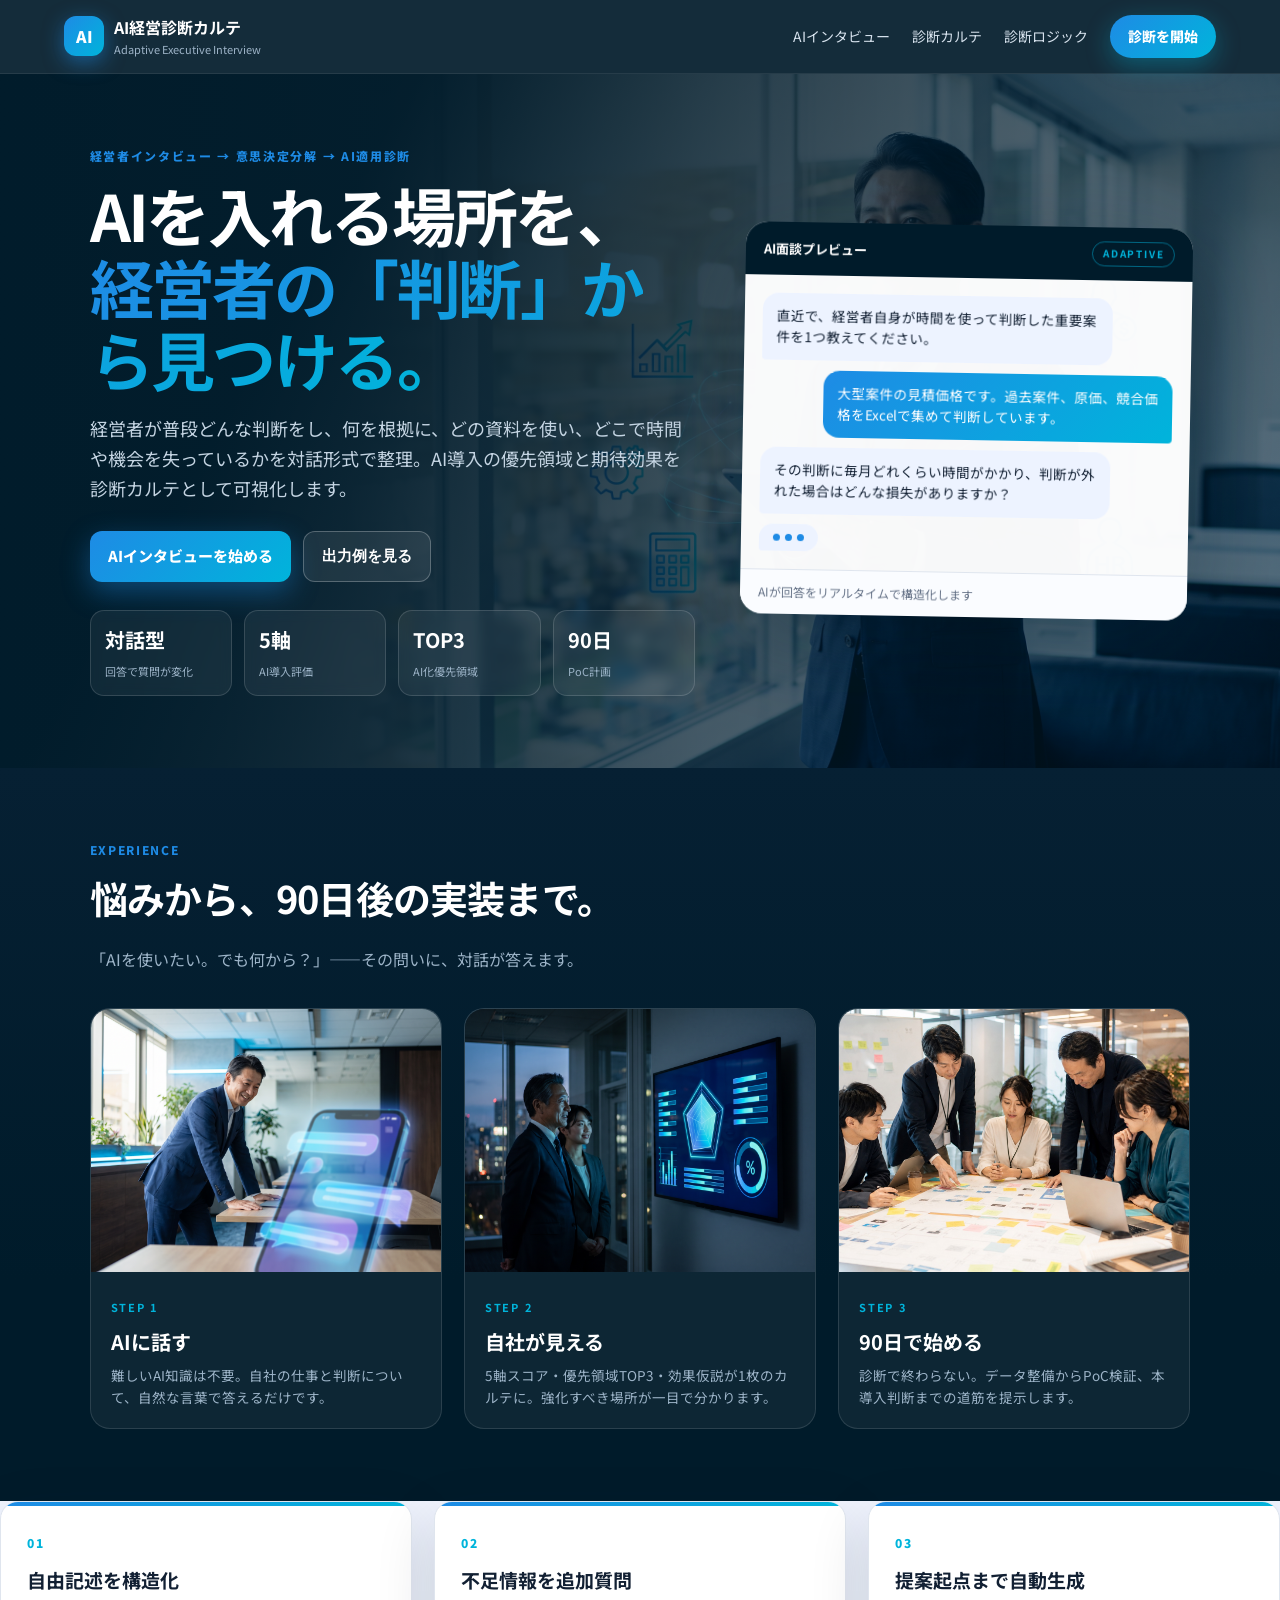
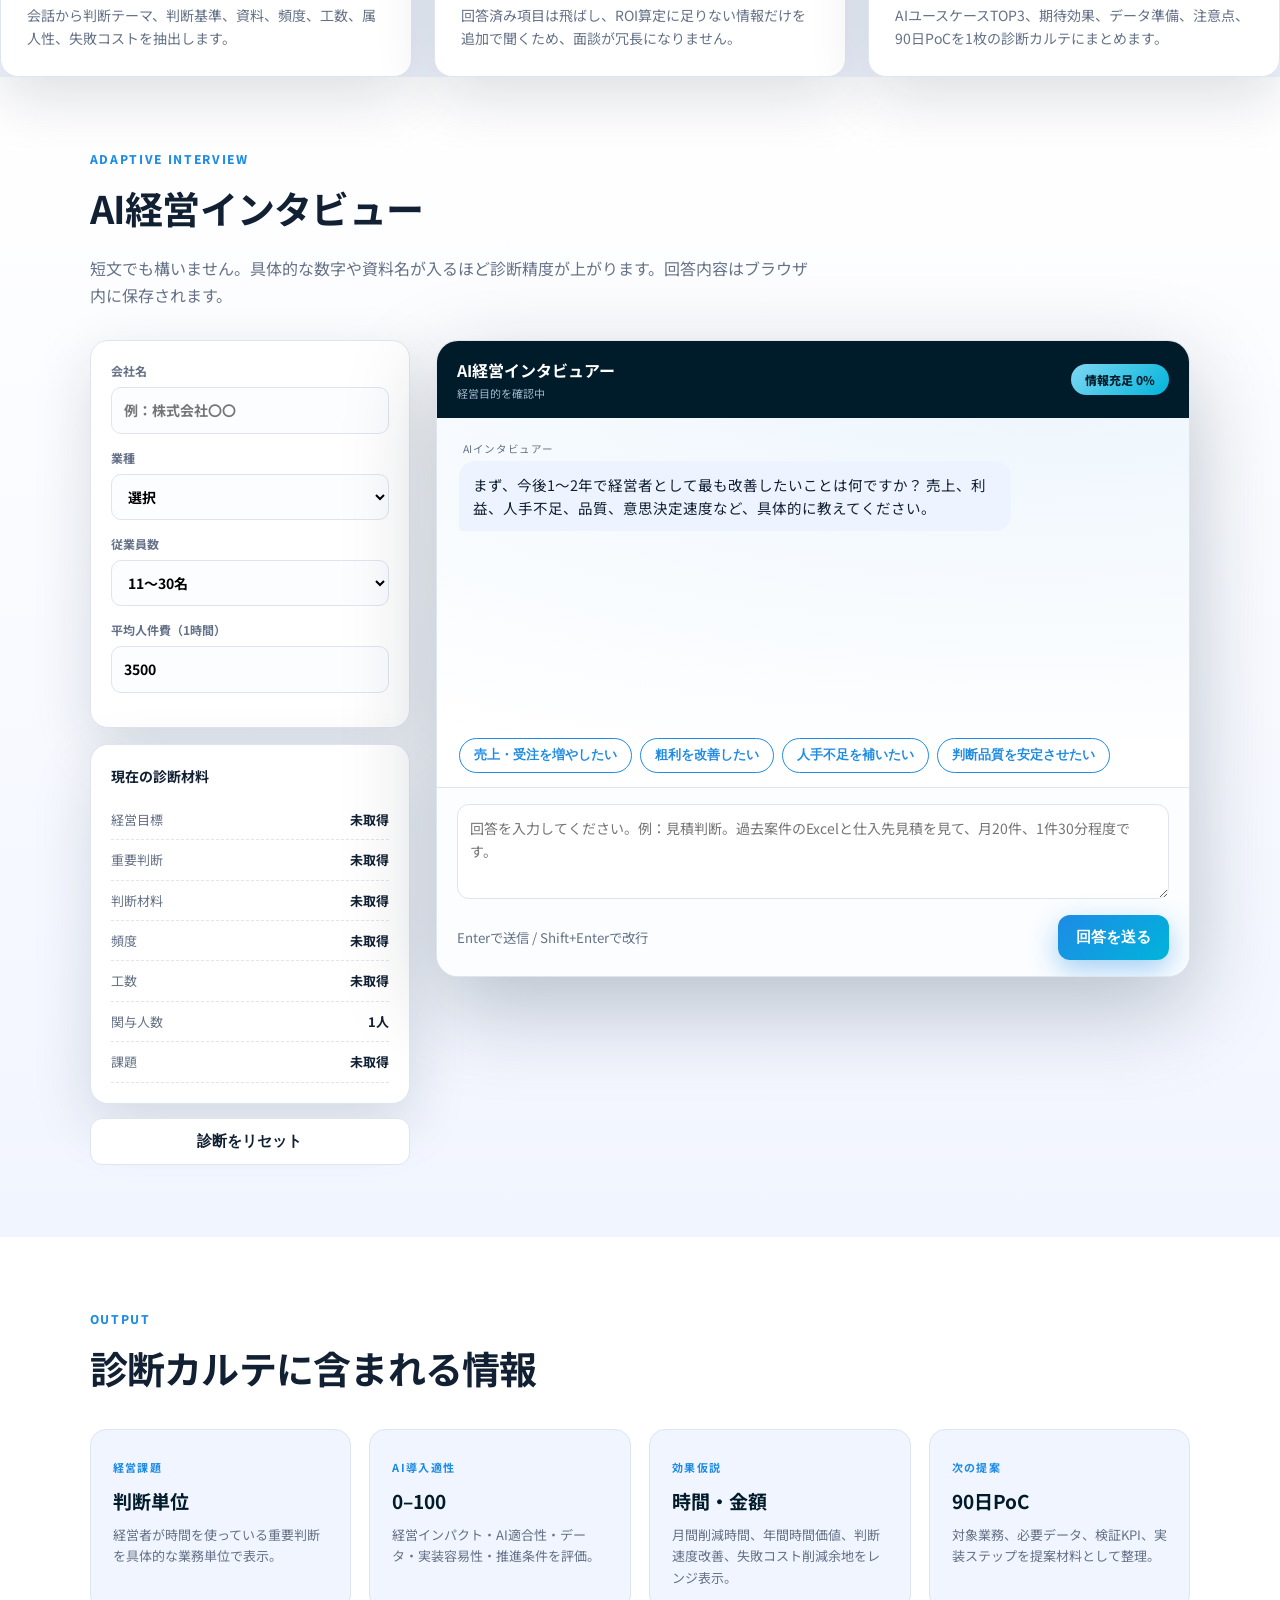
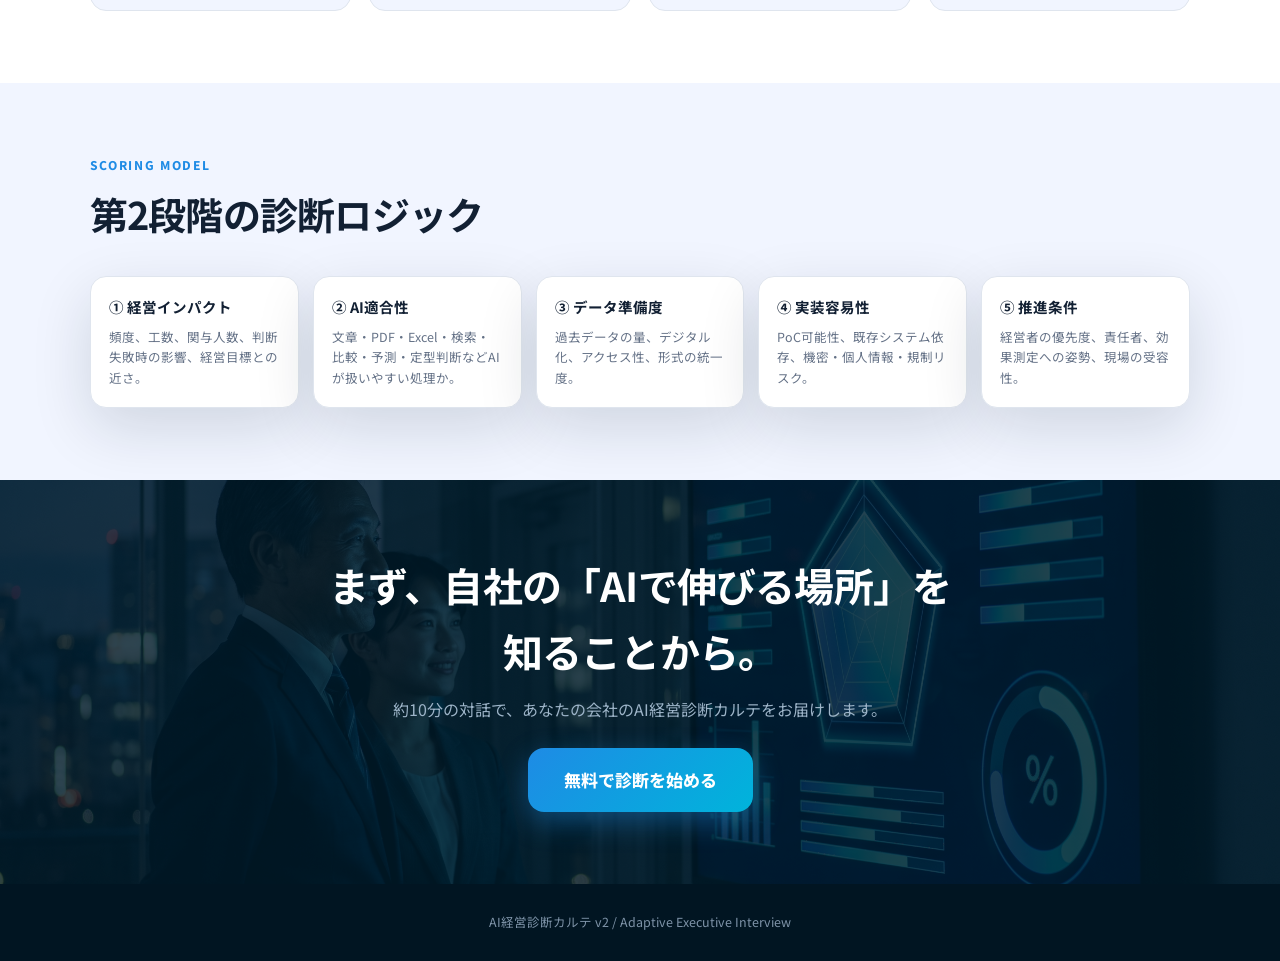
==== commit 0d855a57: "Polish adaptive diagnosis UI for public launch" ====
--- a/index.html
+++ b/index.html
@@ -5,6 +5,10 @@
   <meta name="viewport" content="width=device-width,initial-scale=1" />
   <title>AI経営診断カルテ | AIインタビュー型診断</title>
   <meta name="description" content="経営者への対話型インタビューから、AI導入優先領域・期待効果・90日PoCを自動生成する中小企業向けAI経営診断。" />
+  <link rel="icon" href="favicon.svg" type="image/svg+xml" />
+  <link rel="preconnect" href="https://fonts.googleapis.com" />
+  <link rel="preconnect" href="https://fonts.gstatic.com" crossorigin />
+  <link href="https://fonts.googleapis.com/css2?family=Noto+Sans+JP:wght@400;500;700;900&display=swap" rel="stylesheet" />
   <link rel="stylesheet" href="styles.css" />
 </head>
 <body>
@@ -14,16 +18,32 @@
 </header>
 <main id="top">
   <section class="hero">
+    <div class="hero-bg" aria-hidden="true"></div>
     <div class="hero-copy">
       <div class="eyebrow">経営者インタビュー → 意思決定分解 → AI適用診断</div>
       <h1>AIを入れる場所を、<br><span>経営者の「判断」から見つける。</span></h1>
       <p>経営者が普段どんな判断をし、何を根拠に、どの資料を使い、どこで時間や機会を失っているかを対話形式で整理。AI導入の優先領域と期待効果を診断カルテとして可視化します。</p>
-      <div class="hero-actions"><a class="btn primary" href="#interview">AIインタビューを始める</a><button class="btn secondary" data-scroll="#sample">出力例を見る</button></div>
+      <div class="hero-actions"><a class="btn primary" href="#interview">AIインタビューを始める</a><button class="btn secondary ghost" data-scroll="#sample">出力例を見る</button></div>
       <div class="hero-stats"><div><strong>対話型</strong><span>回答で質問が変化</span></div><div><strong>5軸</strong><span>AI導入評価</span></div><div><strong>TOP3</strong><span>AI化優先領域</span></div><div><strong>90日</strong><span>PoC計画</span></div></div>
     </div>
     <div class="hero-card">
       <div class="hero-card-head"><span>AI面談プレビュー</span><b>ADAPTIVE</b></div>
-      <div class="chat-preview"><div class="bubble ai">直近で、経営者自身が時間を使って判断した重要案件を1つ教えてください。</div><div class="bubble user">大型案件の見積価格です。過去案件、原価、競合価格をExcelで集めて判断しています。</div><div class="bubble ai">その判断に毎月どれくらい時間がかかり、判断が外れた場合はどんな損失がありますか？</div></div>
+      <div class="chat-preview">
+        <div class="bubble ai">直近で、経営者自身が時間を使って判断した重要案件を1つ教えてください。</div>
+        <div class="bubble user">大型案件の見積価格です。過去案件、原価、競合価格をExcelで集めて判断しています。</div>
+        <div class="bubble ai">その判断に毎月どれくらい時間がかかり、判断が外れた場合はどんな損失がありますか？</div>
+        <div class="typing"><i></i><i></i><i></i></div>
+      </div>
+      <div class="hero-card-foot">AIが回答をリアルタイムで構造化します</div>
+    </div>
+  </section>
+
+  <section class="journey">
+    <div class="section-title light"><div class="eyebrow">Experience</div><h2>悩みから、90日後の実装まで。</h2><p>「AIを使いたい。でも何から？」——その問いに、対話が答えます。</p></div>
+    <div class="journey-grid">
+      <article class="journey-card"><img src="assets/scene-interview.png" alt="AIインタビュー体験" loading="lazy"><div><b>STEP 1</b><h3>AIに話す</h3><p>難しいAI知識は不要。自社の仕事と判断について、自然な言葉で答えるだけです。</p></div></article>
+      <article class="journey-card"><img src="assets/scene-result.png" alt="診断カルテの可視化" loading="lazy"><div><b>STEP 2</b><h3>自社が見える</h3><p>5軸スコア・優先領域TOP3・効果仮説が1枚のカルテに。強化すべき場所が一目で分かります。</p></div></article>
+      <article class="journey-card"><img src="assets/scene-workshop-mapping.jpg" alt="90日PoCワークショップ" loading="lazy"><div><b>STEP 3</b><h3>90日で始める</h3><p>診断で終わらない。データ整備からPoC検証、本導入判断までの道筋を提示します。</p></div></article>
     </div>
   </section>
 
@@ -78,6 +98,14 @@
     <div class="section-title"><div class="eyebrow">Scoring model</div><h2>第2段階の診断ロジック</h2></div>
     <div class="logic-grid"><article><h3>① 経営インパクト</h3><p>頻度、工数、関与人数、判断失敗時の影響、経営目標との近さ。</p></article><article><h3>② AI適合性</h3><p>文章・PDF・Excel・検索・比較・予測・定型判断などAIが扱いやすい処理か。</p></article><article><h3>③ データ準備度</h3><p>過去データの量、デジタル化、アクセス性、形式の統一度。</p></article><article><h3>④ 実装容易性</h3><p>PoC可能性、既存システム依存、機密・個人情報・規制リスク。</p></article><article><h3>⑤ 推進条件</h3><p>経営者の優先度、責任者、効果測定への姿勢、現場の受容性。</p></article></div>
   </section>
+
+  <section class="cta-band">
+    <div class="cta-band-inner">
+      <h2>まず、自社の「AIで伸びる場所」を知ることから。</h2>
+      <p>約10分の対話で、あなたの会社のAI経営診断カルテをお届けします。</p>
+      <a class="btn primary big" href="#interview">無料で診断を始める</a>
+    </div>
+  </section>
 </main>
 <footer>AI経営診断カルテ v2 / Adaptive Executive Interview</footer>
 <script src="script.js"></script>
--- a/styles.css
+++ b/styles.css
@@ -1 +1,196 @@
-:root{--ink:#11233f;--muted:#61718a;--bg:#f4f7fb;--card:#fff;--line:#dfe6ef;--accent:#087e8b;--accent2:#0b4f71;--good:#087e5d;--warn:#bd6b00;--shadow:0 18px 50px rgba(21,48,76,.09)}*{box-sizing:border-box}html{scroll-behavior:smooth}body{margin:0;font-family:-apple-system,BlinkMacSystemFont,"Segoe UI","Noto Sans JP",sans-serif;color:var(--ink);background:var(--bg);line-height:1.7}.site-header{position:sticky;top:0;z-index:20;display:flex;justify-content:space-between;align-items:center;padding:14px clamp(20px,5vw,72px);background:rgba(255,255,255,.94);backdrop-filter:blur(14px);border-bottom:1px solid var(--line)}.brand{display:flex;gap:11px;align-items:center;color:inherit;text-decoration:none}.brand-badge{display:grid;place-items:center;width:42px;height:42px;border-radius:12px;background:linear-gradient(135deg,var(--accent2),var(--accent));color:white;font-weight:800}.brand strong,.brand small{display:block}.brand small{color:var(--muted);font-size:10px;letter-spacing:.06em}.site-header nav{display:flex;align-items:center;gap:24px}.site-header nav a{color:var(--ink);text-decoration:none;font-size:14px;font-weight:700}.site-header .nav-cta{background:var(--ink);color:#fff;padding:10px 16px;border-radius:10px}.hero{min-height:690px;padding:90px clamp(20px,7vw,110px);display:grid;grid-template-columns:1.2fr .8fr;gap:60px;align-items:center;background:radial-gradient(circle at 80% 18%,rgba(8,126,139,.15),transparent 28%),linear-gradient(180deg,#fff,#f5f8fb)}.eyebrow{font-size:12px;font-weight:800;letter-spacing:.16em;text-transform:uppercase;color:var(--accent)}h1{font-size:clamp(42px,5vw,72px);line-height:1.12;margin:12px 0 24px;letter-spacing:-.04em}h1 span{color:var(--accent2)}.hero-copy>p{font-size:18px;max-width:820px;color:var(--muted)}.hero-actions{display:flex;gap:12px;margin:28px 0}.btn{border:0;border-radius:12px;padding:13px 20px;font-weight:800;cursor:pointer;text-decoration:none;display:inline-flex;align-items:center;justify-content:center}.primary{background:linear-gradient(135deg,var(--accent2),var(--accent));color:white}.secondary{background:white;color:var(--ink);border:1px solid var(--line)}.hero-stats{display:grid;grid-template-columns:repeat(4,1fr);gap:10px;margin-top:34px}.hero-stats div{padding:16px;background:#fff;border:1px solid var(--line);border-radius:14px}.hero-stats strong{font-size:28px;display:block}.hero-stats span{font-size:12px;color:var(--muted)}.hero-card{background:#0f223c;color:white;border-radius:26px;padding:32px;box-shadow:0 35px 80px rgba(10,35,61,.22)}.hero-card-head{display:flex;justify-content:space-between}.hero-card-head b{font-size:12px;background:#d5fff0;color:#075e46;padding:5px 9px;border-radius:99px}.score-ring{width:150px;height:150px;border-radius:50%;border:13px solid #31b5ad;display:flex;align-items:center;justify-content:center;margin:28px auto}.score-ring strong{font-size:56px}.hero-card h3{font-size:22px;margin-bottom:5px}.hero-card p{color:#bcc9d7}.mini-bars{display:grid;gap:8px}.mini-bars span{position:relative;display:block;background:#263b56;border-radius:8px;padding:7px 10px;overflow:hidden;font-size:12px}.mini-bars span:before{content:"";position:absolute;inset:0 auto 0 0;width:var(--w);background:rgba(49,181,173,.32)}.value-grid,.sample-grid,.logic-grid{padding:70px clamp(20px,7vw,110px);display:grid;grid-template-columns:repeat(3,1fr);gap:18px}.value-grid article,.sample-grid article,.logic-grid article{background:var(--card);border:1px solid var(--line);border-radius:18px;padding:26px;box-shadow:var(--shadow)}.value-grid article>span{font-weight:900;color:var(--accent)}.value-grid h2{font-size:21px}.value-grid p,.sample-grid p,.logic-grid p{color:var(--muted)}.diagnosis-section,.result-section,.sample-section,.logic-section{padding:90px clamp(20px,7vw,110px)}.section-title{max-width:820px;margin-bottom:34px}.section-title h2{font-size:42px;margin:8px 0}.section-title p{color:var(--muted)}.diagnosis-layout{display:grid;grid-template-columns:300px 1fr;gap:24px}.diagnosis-layout aside{display:grid;gap:16px;align-content:start}.progress-card,.company-card,.wizard{background:white;border:1px solid var(--line);border-radius:18px;padding:22px;box-shadow:var(--shadow)}.progress-card>div:first-child{display:flex;justify-content:space-between}.progress{height:8px;background:#e8edf3;border-radius:20px;overflow:hidden;margin:12px 0}.progress i{display:block;height:100%;width:0;background:linear-gradient(90deg,var(--accent2),var(--accent))}.progress-card p{font-size:12px;color:var(--muted)}.company-card label{display:grid;gap:6px;font-size:12px;font-weight:700;margin-bottom:14px}.company-card input,.company-card select{width:100%;border:1px solid var(--line);border-radius:10px;padding:11px;background:white;color:var(--ink)}.wizard{min-height:500px}.wizard-top{display:flex;justify-content:space-between;color:var(--muted);font-size:12px;font-weight:800;letter-spacing:.08em}.question-card{padding:28px 4px}.question-card h3{font-size:30px;line-height:1.4;margin:8px 0}.question-card .hint{color:var(--muted);margin-bottom:26px}.options{display:grid;gap:10px}.option{display:grid;grid-template-columns:32px 1fr;gap:12px;align-items:center;padding:15px;border:1px solid var(--line);border-radius:13px;cursor:pointer;background:#fff}.option:hover,.option.selected{border-color:var(--accent);background:#f0fbfb}.option input{accent-color:var(--accent)}textarea{width:100%;min-height:150px;border:1px solid var(--line);border-radius:13px;padding:14px;font:inherit}.wizard-nav{display:flex;justify-content:space-between;margin-top:25px}.hidden{display:none}.result-grid{display:grid;grid-template-columns:1fr 1fr;gap:18px}.result-card{background:white;border:1px solid var(--line);border-radius:18px;padding:24px;box-shadow:var(--shadow)}.result-card.wide{grid-column:1/-1}.result-hero{display:grid;grid-template-columns:170px 1fr;gap:25px;align-items:center}.result-score{height:150px;width:150px;border-radius:50%;display:grid;place-items:center;border:14px solid var(--accent)}.result-score strong{font-size:48px}.badge{display:inline-block;border-radius:99px;padding:5px 10px;font-size:12px;font-weight:900;background:#dff7ef;color:#08634e}.priority-list{display:grid;gap:12px}.priority-item{border:1px solid var(--line);border-radius:14px;padding:16px}.priority-head{display:flex;justify-content:space-between;gap:12px}.priority-item h4{margin:0;font-size:18px}.priority-score{font-weight:900;color:var(--accent2)}.priority-item p{margin:7px 0;color:var(--muted);font-size:14px}.metrics{display:grid;grid-template-columns:repeat(4,1fr);gap:10px}.metric{background:#f6f9fc;padding:15px;border-radius:12px}.metric strong{display:block;font-size:22px}.metric span{font-size:11px;color:var(--muted)}.roadmap{display:grid;grid-template-columns:repeat(4,1fr);gap:10px}.roadmap div{background:#f6f9fc;border-radius:12px;padding:16px}.roadmap b{display:block;color:var(--accent);font-size:12px}.chart-bars{display:grid;gap:11px}.chart-row{display:grid;grid-template-columns:115px 1fr 35px;gap:10px;align-items:center;font-size:13px}.chart-row i{height:9px;background:#e6edf4;border-radius:99px;overflow:hidden}.chart-row i:after{content:"";display:block;height:100%;width:var(--w);background:linear-gradient(90deg,var(--accent2),var(--accent))}.disclaimer{font-size:12px;color:var(--muted);background:#f7f9fb;border-radius:10px;padding:12px}.sample-grid{grid-template-columns:repeat(4,1fr);padding:20px 0}.sample-grid strong{font-size:28px;display:block}.logic-grid{grid-template-columns:repeat(5,1fr);padding:20px 0}footer{text-align:center;padding:40px;color:var(--muted);border-top:1px solid var(--line)}@media(max-width:900px){.site-header nav a:not(.nav-cta){display:none}.hero{grid-template-columns:1fr;padding-top:60px}.hero-stats{grid-template-columns:repeat(2,1fr)}.value-grid{grid-template-columns:1fr;padding-top:30px}.diagnosis-layout{grid-template-columns:1fr}.result-grid{grid-template-columns:1fr}.result-card.wide{grid-column:auto}.result-hero{grid-template-columns:1fr}.metrics,.roadmap,.sample-grid,.logic-grid{grid-template-columns:1fr 1fr}.sample-grid,.logic-grid{padding:10px 0}}@media(max-width:560px){h1{font-size:40px}.section-title h2{font-size:34px}.hero-actions{flex-direction:column}.hero-card{padding:22px}.metrics,.roadmap,.sample-grid,.logic-grid{grid-template-columns:1fr}.question-card h3{font-size:24px}.diagnosis-section,.result-section,.sample-section,.logic-section{padding:64px 18px}}+:root{
+  --bg:#f5f7fb;--panel:#fff;--ink:#122033;--muted:#657287;--line:#dfe5ee;
+  --navy:#001b2a;--navy2:#102a43;--blue:#1e8be5;--cyan:#00b4db;--soft:#edf3ff;--offwhite:#f1f5ff;
+  --green:#147d64;--amber:#b76b00;
+  --shadow:0 20px 60px rgba(0,27,42,.14);--shadow-lg:0 30px 90px rgba(0,27,42,.25);
+  --grad:linear-gradient(135deg,var(--blue),var(--cyan));
+}
+*{box-sizing:border-box}html{scroll-behavior:smooth}
+body{margin:0;font-family:"Noto Sans JP",Inter,system-ui,-apple-system,sans-serif;color:var(--ink);background:var(--bg);line-height:1.65}
+
+/* ---------- header ---------- */
+.site-header{position:sticky;top:0;z-index:10;display:flex;justify-content:space-between;align-items:center;padding:14px clamp(18px,5vw,72px);background:rgba(0,27,42,.92);backdrop-filter:blur(12px);border-bottom:1px solid rgba(255,255,255,.08)}
+.brand{display:flex;gap:10px;align-items:center;color:#fff;text-decoration:none}
+.brand-badge{display:grid;place-items:center;width:40px;height:40px;border-radius:12px;background:var(--grad);color:#fff;font-weight:900;box-shadow:0 6px 20px rgba(30,139,229,.5)}
+.brand strong,.brand small{display:block}.brand small{font-size:11px;color:#9db4c8}
+nav{display:flex;align-items:center;gap:22px}
+nav a{color:#d7e3ee;text-decoration:none;font-size:14px;transition:color .2s}
+nav a:hover{color:#fff}
+.nav-cta{padding:10px 18px;border-radius:999px;background:var(--grad);color:#fff!important;font-weight:800;box-shadow:0 8px 24px rgba(0,180,219,.35)}
+
+/* ---------- shared ---------- */
+.hero,.interview-section,.readiness-section,.result-section,.sample-section,.logic-section,.journey,.cta-band{padding:72px clamp(18px,7vw,100px)}
+.eyebrow{text-transform:uppercase;letter-spacing:.14em;font-size:12px;font-weight:800;color:var(--blue)}
+h1{font-size:clamp(38px,5vw,68px);line-height:1.12;margin:14px 0 20px;letter-spacing:-.04em;color:#fff}
+h1 span{background:var(--grad);-webkit-background-clip:text;background-clip:text;color:transparent}
+.section-title h2{font-size:clamp(26px,3vw,38px);margin:8px 0 10px;letter-spacing:-.02em}
+.section-title p{color:var(--muted);max-width:720px}
+.section-title.light h2{color:#fff}.section-title.light p{color:#9db4c8}
+.btn{border:0;border-radius:12px;padding:13px 18px;font-weight:800;cursor:pointer;text-decoration:none;display:inline-flex;align-items:center;justify-content:center;font-size:15px;transition:transform .15s,box-shadow .2s}
+.btn:hover{transform:translateY(-2px)}
+.primary{background:var(--grad);color:#fff;box-shadow:0 10px 28px rgba(30,139,229,.4)}
+.secondary{background:#fff;color:var(--ink);border:1px solid var(--line)}
+.secondary.ghost{background:rgba(255,255,255,.08);color:#fff;border:1px solid rgba(255,255,255,.25)}
+.btn.big{padding:18px 36px;font-size:17px;border-radius:16px}
+.btn.full{width:100%;margin-top:14px}
+.center{text-align:center;margin-top:32px}
+.hidden{display:none!important}
+
+/* ---------- hero ---------- */
+.hero{position:relative;display:grid;grid-template-columns:1.15fr .85fr;gap:48px;align-items:center;min-height:680px;overflow:hidden;background:var(--navy)}
+.hero-bg{position:absolute;inset:0;background:url("assets/hero-ai-consult.png") center right/cover no-repeat;opacity:.55;mask-image:linear-gradient(90deg,rgba(0,0,0,.35) 0%,rgba(0,0,0,.9) 55%,#000 100%);-webkit-mask-image:linear-gradient(90deg,rgba(0,0,0,.35) 0%,rgba(0,0,0,.9) 55%,#000 100%)}
+.hero::after{content:"";position:absolute;inset:0;background:linear-gradient(120deg,rgba(0,27,42,.95) 25%,rgba(0,27,42,.45) 60%,rgba(0,27,42,.15));pointer-events:none}
+.hero-copy,.hero-card{position:relative;z-index:1}
+.hero-copy>p{font-size:18px;color:#c4d4e2;max-width:720px}
+.hero-actions{display:flex;gap:12px;margin:28px 0;flex-wrap:wrap}
+.hero-stats{display:grid;grid-template-columns:repeat(4,1fr);gap:12px;max-width:640px}
+.hero-stats div{background:rgba(255,255,255,.06);border:1px solid rgba(255,255,255,.14);border-radius:14px;padding:12px 14px;backdrop-filter:blur(6px)}
+.hero-stats strong{display:block;font-size:20px;color:#fff}
+.hero-stats span{font-size:11px;color:#9db4c8}
+.hero-card{background:rgba(255,255,255,.97);border-radius:22px;box-shadow:var(--shadow-lg);overflow:hidden;transform:rotate(1deg)}
+.hero-card-head{display:flex;justify-content:space-between;align-items:center;padding:14px 18px;background:var(--navy);color:#fff;font-size:13px;font-weight:700}
+.hero-card-head b{font-size:10px;letter-spacing:.18em;color:var(--cyan);border:1px solid rgba(0,180,219,.5);border-radius:999px;padding:3px 10px}
+.chat-preview{padding:18px;display:flex;flex-direction:column;gap:10px;min-height:220px}
+.bubble{max-width:85%;padding:12px 14px;border-radius:16px;font-size:13.5px;line-height:1.6}
+.bubble.ai{background:var(--soft);color:var(--ink);border-bottom-left-radius:4px;align-self:flex-start}
+.bubble.user{background:var(--grad);color:#fff;border-bottom-right-radius:4px;align-self:flex-end}
+.typing{display:flex;gap:5px;padding:10px 14px;align-self:flex-start;background:var(--soft);border-radius:16px;border-bottom-left-radius:4px}
+.typing i{width:7px;height:7px;border-radius:50%;background:var(--blue);animation:blink 1.2s infinite}
+.typing i:nth-child(2){animation-delay:.2s}.typing i:nth-child(3){animation-delay:.4s}
+@keyframes blink{0%,60%,100%{opacity:.25}30%{opacity:1}}
+.hero-card-foot{padding:12px 18px;font-size:12px;color:var(--muted);border-top:1px solid var(--line);background:#fafcff}
+
+/* ---------- journey (immersion) ---------- */
+.journey{background:linear-gradient(180deg,#062033,var(--navy) 70%)}
+.journey-grid{display:grid;grid-template-columns:repeat(3,1fr);gap:22px;margin-top:36px}
+.journey-card{background:rgba(255,255,255,.05);border:1px solid rgba(255,255,255,.12);border-radius:20px;overflow:hidden;transition:transform .25s,box-shadow .25s}
+.journey-card:hover{transform:translateY(-6px);box-shadow:0 24px 60px rgba(0,0,0,.45)}
+.journey-card img{width:100%;aspect-ratio:4/3;object-fit:cover;display:block}
+.journey-card div{padding:20px}
+.journey-card b{font-size:11px;letter-spacing:.16em;color:var(--cyan)}
+.journey-card h3{margin:6px 0;color:#fff;font-size:20px}
+.journey-card p{margin:0;font-size:13.5px;color:#9db4c8}
+
+/* ---------- value grid ---------- */
+.value-grid{display:grid;grid-template-columns:repeat(3,1fr);gap:22px;background:var(--offwhite)}
+.value-grid article{background:#fff;border:1px solid var(--line);border-radius:18px;padding:26px;box-shadow:var(--shadow);position:relative;overflow:hidden}
+.value-grid article::before{content:"";position:absolute;top:0;left:0;right:0;height:4px;background:var(--grad)}
+.value-grid span{font-size:12px;font-weight:900;letter-spacing:.18em;color:var(--cyan)}
+.value-grid h2{font-size:19px;margin:10px 0 8px}
+.value-grid p{margin:0;color:var(--muted);font-size:14px}
+
+/* ---------- interview ---------- */
+.interview-section{background:linear-gradient(180deg,#fff,var(--offwhite))}
+.interview-layout{display:grid;grid-template-columns:320px 1fr;gap:26px;margin-top:32px;align-items:start}
+.company-card,.signal-card{background:#fff;border:1px solid var(--line);border-radius:18px;padding:20px;box-shadow:var(--shadow)}
+.company-card label{display:block;font-size:12px;font-weight:700;color:var(--muted);margin-bottom:14px}
+.company-card input,.company-card select{width:100%;margin-top:6px;padding:11px 12px;border:1px solid var(--line);border-radius:10px;font:inherit;font-size:14px;background:#fbfdff}
+.company-card input:focus,.company-card select:focus{outline:2px solid var(--blue);border-color:var(--blue)}
+.signal-card{margin-top:16px}
+.signal-card h3{margin:0 0 12px;font-size:14px}
+.signal-row{display:flex;justify-content:space-between;gap:10px;padding:9px 0;border-bottom:1px dashed var(--line);font-size:13px}
+.signal-row span{color:var(--muted)}
+.signal-row b{text-align:right}
+.chat-shell{background:#fff;border:1px solid var(--line);border-radius:22px;box-shadow:var(--shadow-lg);overflow:hidden;display:flex;flex-direction:column}
+.chat-head{display:flex;justify-content:space-between;align-items:center;padding:16px 20px;background:var(--navy);color:#fff}
+.chat-head small{display:block;font-size:11px;color:#9db4c8}
+#coverageBadge{font-size:12px;font-weight:800;color:var(--navy);background:linear-gradient(135deg,#7fd8f2,var(--cyan));border-radius:999px;padding:6px 14px}
+.chat-log{padding:22px;min-height:320px;max-height:480px;overflow-y:auto;display:flex;flex-direction:column;gap:14px;background:radial-gradient(1200px 400px at 80% -10%,rgba(30,139,229,.08),transparent)}
+.chat-message{display:flex;flex-direction:column}
+.chat-message.user{align-items:flex-end}
+.chat-message .meta{font-size:10.5px;color:var(--muted);margin:0 4px 4px;letter-spacing:.06em}
+.chat-log .bubble{max-width:78%;font-size:14.5px}
+.quick-choices{display:flex;flex-wrap:wrap;gap:8px;padding:0 22px 14px}
+.choice-chip{border:1px solid var(--blue);color:var(--blue);background:#fff;border-radius:999px;padding:8px 14px;font-size:12.5px;font-weight:700;cursor:pointer;transition:all .15s}
+.choice-chip:hover{background:var(--blue);color:#fff}
+.chat-form{border-top:1px solid var(--line);padding:16px 20px;background:#fbfdff}
+.chat-form textarea{width:100%;border:1px solid var(--line);border-radius:12px;padding:12px;font:inherit;font-size:14px;resize:vertical;background:#fff}
+.chat-form textarea:focus{outline:2px solid var(--blue);border-color:var(--blue)}
+.chat-actions{display:flex;justify-content:space-between;align-items:center;margin-top:10px}
+.chat-actions small{color:var(--muted)}
+
+/* ---------- readiness ---------- */
+.readiness-section{background:#fff}
+.readiness-grid{display:grid;grid-template-columns:repeat(4,1fr);gap:18px;margin-top:30px}
+.readiness-item{background:var(--offwhite);border:1px solid var(--line);border-radius:16px;padding:20px}
+.readiness-item h3{margin:0 0 6px;font-size:15px}
+.readiness-item p{margin:0 0 14px;font-size:12px;color:var(--muted)}
+.scale{display:flex;gap:6px}
+.scale button{flex:1;padding:10px 0;border:1px solid var(--line);border-radius:10px;background:#fff;font-weight:800;cursor:pointer;transition:all .15s}
+.scale button.active{background:var(--grad);color:#fff;border-color:transparent;box-shadow:0 6px 16px rgba(30,139,229,.35)}
+
+/* ---------- result ---------- */
+.result-section{background:linear-gradient(180deg,var(--navy) 0%,#062033 100%)}
+.result-section .section-title h2{color:#fff}
+.result-section .section-title p{color:#9db4c8}
+.result-grid{display:grid;grid-template-columns:repeat(2,1fr);gap:22px;margin-top:30px}
+.result-card{background:#fff;border-radius:20px;padding:26px;box-shadow:var(--shadow-lg)}
+.result-card.wide{grid-column:1/-1}
+.result-hero{display:flex;gap:32px;align-items:center;flex-wrap:wrap}
+.score-ring{--score:0;width:180px;height:180px;flex:none;border-radius:50%;display:grid;place-items:center;background:conic-gradient(var(--blue) calc(var(--score)*1%),#e6edf5 0);position:relative}
+.score-ring::before{content:"";position:absolute;inset:12px;border-radius:50%;background:#fff}
+.score-ring div{position:relative;text-align:center}
+.score-ring strong{font-size:52px;font-weight:900;color:var(--navy);letter-spacing:-.03em}
+.score-ring small{color:var(--muted)}
+.badge{display:inline-block;background:var(--grad);color:#fff;font-size:12px;font-weight:800;border-radius:999px;padding:5px 14px;margin-bottom:8px}
+.result-hero h3{margin:0 0 8px;font-size:22px}
+.result-hero p{margin:0 0 18px;color:var(--muted);max-width:560px}
+.chart-bars{display:flex;flex-direction:column;gap:8px;min-width:min(420px,100%)}
+.chart-row{display:grid;grid-template-columns:120px 1fr 34px;align-items:center;gap:10px;font-size:12.5px}
+.chart-row span{color:var(--muted)}
+.chart-row i{display:block;height:10px;border-radius:99px;background:linear-gradient(90deg,var(--blue),var(--cyan));width:var(--w);box-shadow:0 2px 8px rgba(30,139,229,.3)}
+.chart-row b{text-align:right}
+.result-card h3{margin:0 0 16px;font-size:18px}
+.priority-item{border:1px solid var(--line);border-radius:14px;padding:14px 16px;margin-bottom:12px;background:#fbfdff}
+.priority-head{display:flex;justify-content:space-between;align-items:center}
+.priority-head h4{margin:0;font-size:15px}
+.priority-score{background:var(--navy);color:#fff;font-weight:900;border-radius:10px;padding:4px 10px;font-size:13px}
+.priority-item p{margin:8px 0 6px;font-size:13px;color:var(--muted)}
+.priority-item small{color:var(--blue);font-weight:700}
+.metrics{display:grid;grid-template-columns:repeat(2,1fr);gap:14px}
+.metric{background:var(--offwhite);border:1px solid var(--line);border-radius:14px;padding:16px;text-align:center}
+.metric strong{display:block;font-size:22px;font-weight:900;color:var(--navy)}
+.metric span{font-size:11.5px;color:var(--muted)}
+.result-actions{display:flex;gap:12px;justify-content:center;margin-top:26px;flex-wrap:wrap}
+
+/* ---------- sample & logic ---------- */
+.sample-section{background:#fff}
+.sample-grid{display:grid;grid-template-columns:repeat(4,1fr);gap:18px;margin-top:30px}
+.sample-grid article{background:var(--offwhite);border:1px solid var(--line);border-radius:16px;padding:22px}
+.sample-grid b{font-size:11px;letter-spacing:.12em;color:var(--blue);text-transform:uppercase}
+.sample-grid strong{display:block;font-size:19px;margin:6px 0 8px;color:var(--navy)}
+.sample-grid p{margin:0;font-size:13px;color:var(--muted)}
+.logic-section{background:var(--offwhite)}
+.logic-grid{display:grid;grid-template-columns:repeat(5,1fr);gap:14px;margin-top:30px}
+.logic-grid article{background:#fff;border:1px solid var(--line);border-radius:16px;padding:18px;box-shadow:var(--shadow)}
+.logic-grid h3{margin:0 0 8px;font-size:14.5px}
+.logic-grid p{margin:0;font-size:12.5px;color:var(--muted)}
+
+/* ---------- cta band ---------- */
+.cta-band{background:var(--navy);position:relative;overflow:hidden;text-align:center}
+.cta-band::before{content:"";position:absolute;inset:0;background:url("assets/scene-result.png") center/cover;opacity:.18}
+.cta-band-inner{position:relative;max-width:640px;margin:0 auto}
+.cta-band h2{color:#fff;font-size:clamp(26px,3.4vw,40px);margin:0 0 12px;letter-spacing:-.02em}
+.cta-band p{color:#9db4c8;margin:0 0 26px}
+
+footer{padding:28px;text-align:center;color:#7e93a8;font-size:12.5px;background:#011522}
+
+/* ---------- responsive ---------- */
+@media (max-width:960px){
+  .hero{grid-template-columns:1fr;min-height:auto}
+  .hero-card{transform:none}
+  .journey-grid,.value-grid{grid-template-columns:1fr}
+  .interview-layout{grid-template-columns:1fr}
+  .readiness-grid,.sample-grid{grid-template-columns:repeat(2,1fr)}
+  .logic-grid{grid-template-columns:repeat(2,1fr)}
+  .result-grid{grid-template-columns:1fr}
+  nav a:not(.nav-cta){display:none}
+}
+
+/* ---------- print ---------- */
+@media print{
+  .site-header,.hero,.journey,.value-grid,.interview-section,.readiness-section,.sample-section,.logic-section,.cta-band,footer,.result-actions{display:none!important}
+  .result-section{display:block!important;padding:0;background:#fff}
+  .result-card{box-shadow:none;break-inside:avoid}
+  body{background:#fff}
+}
